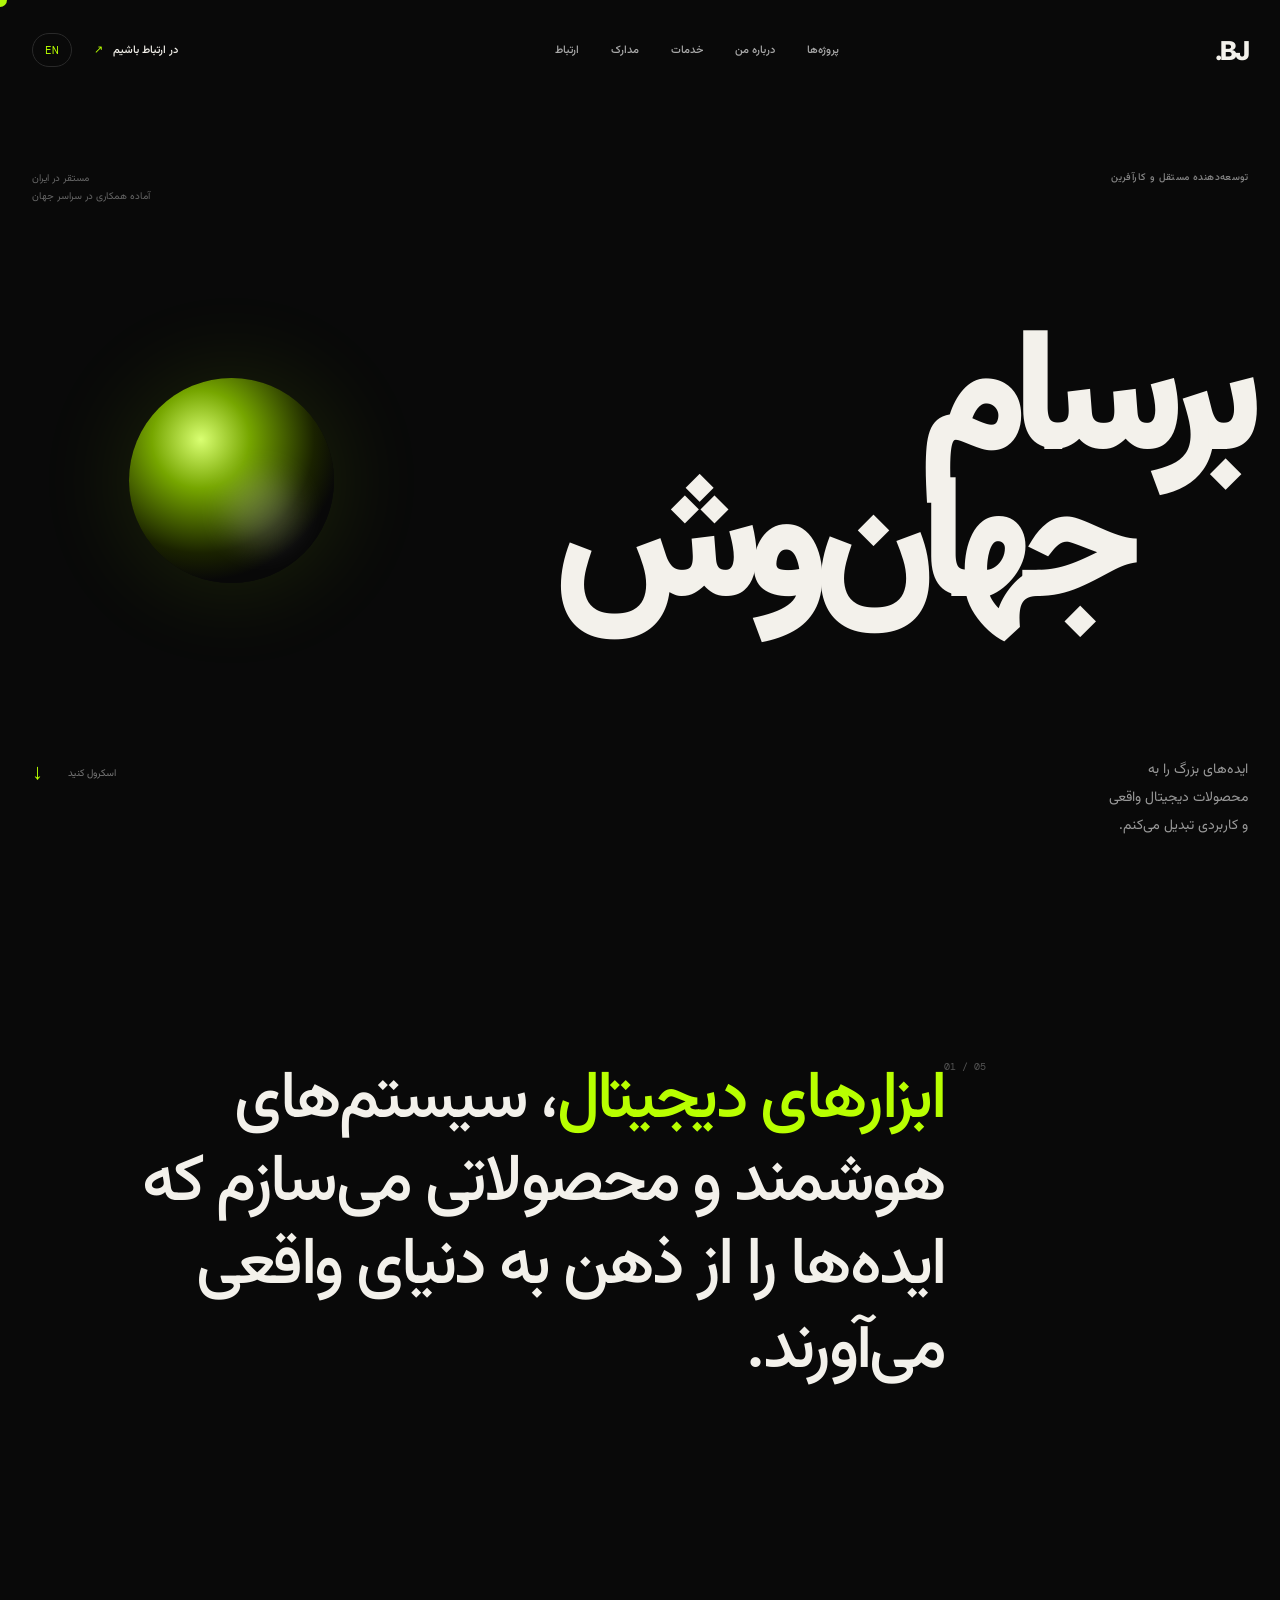
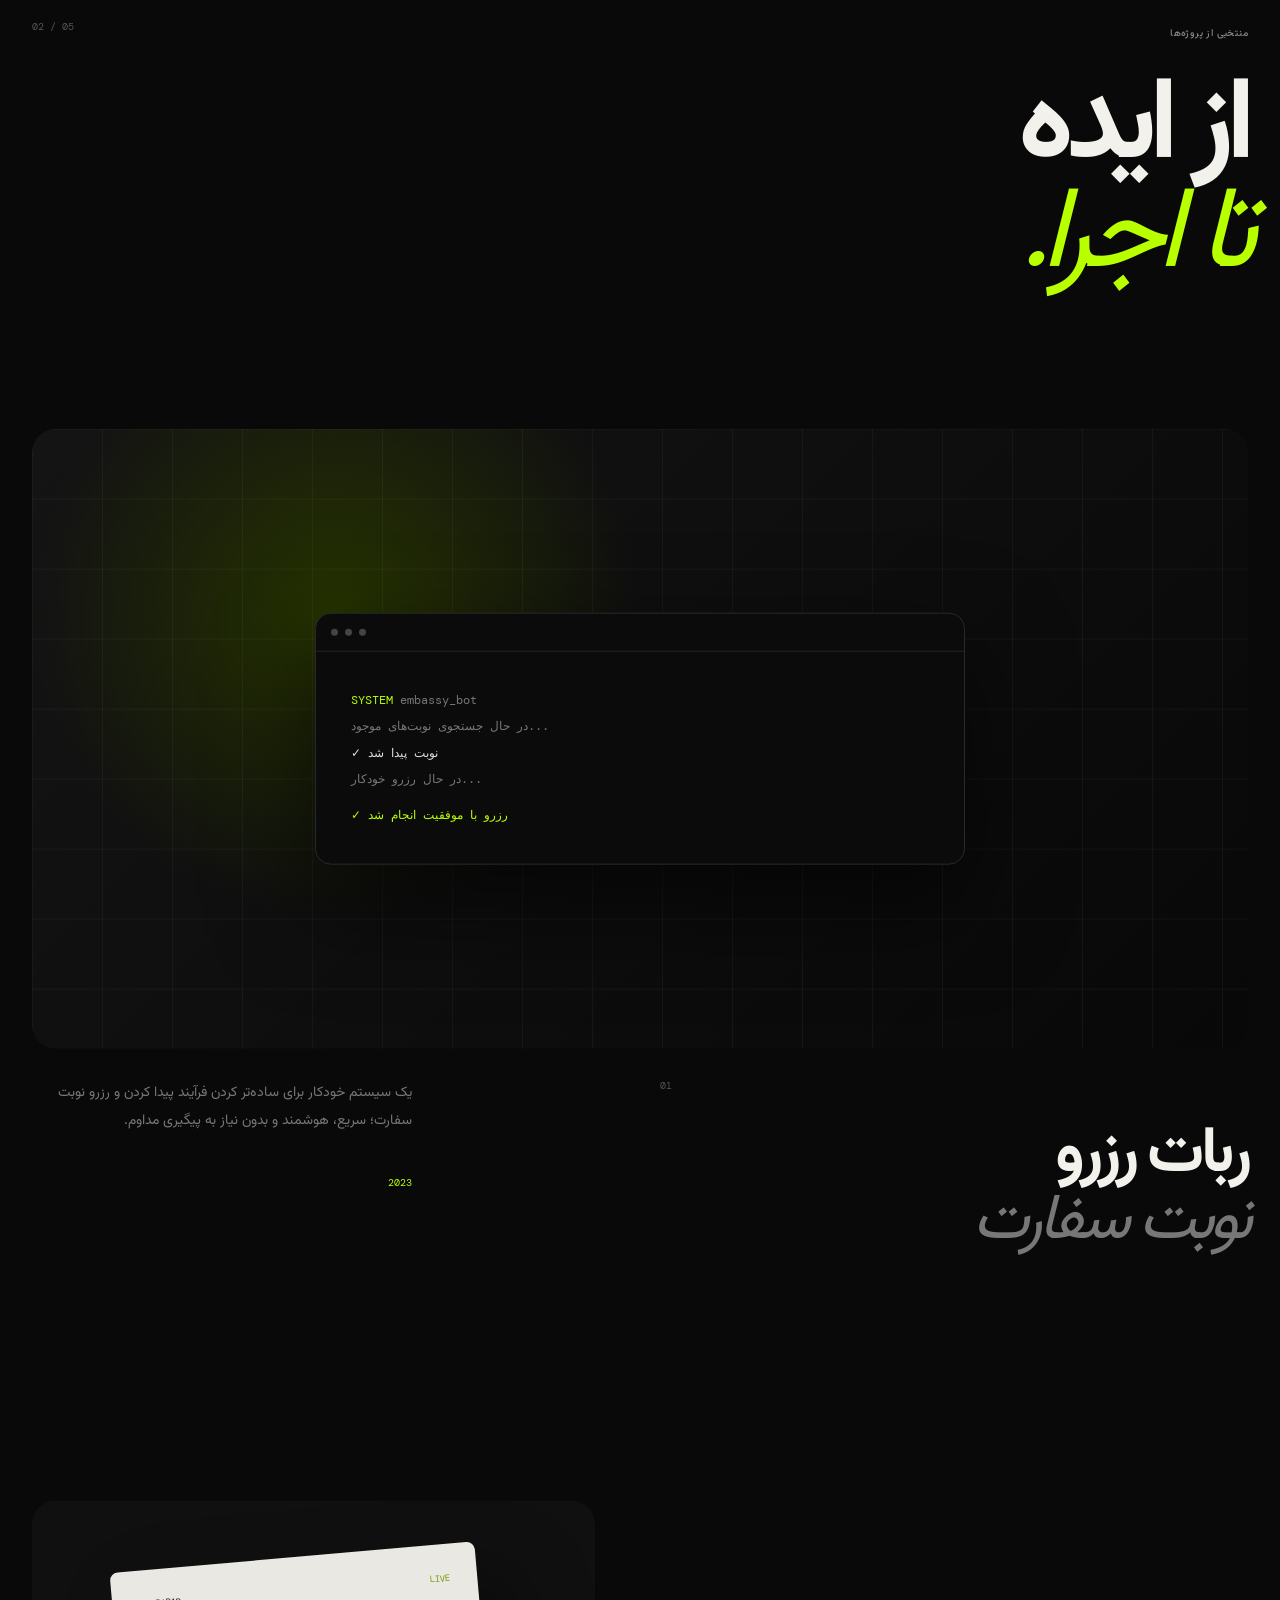
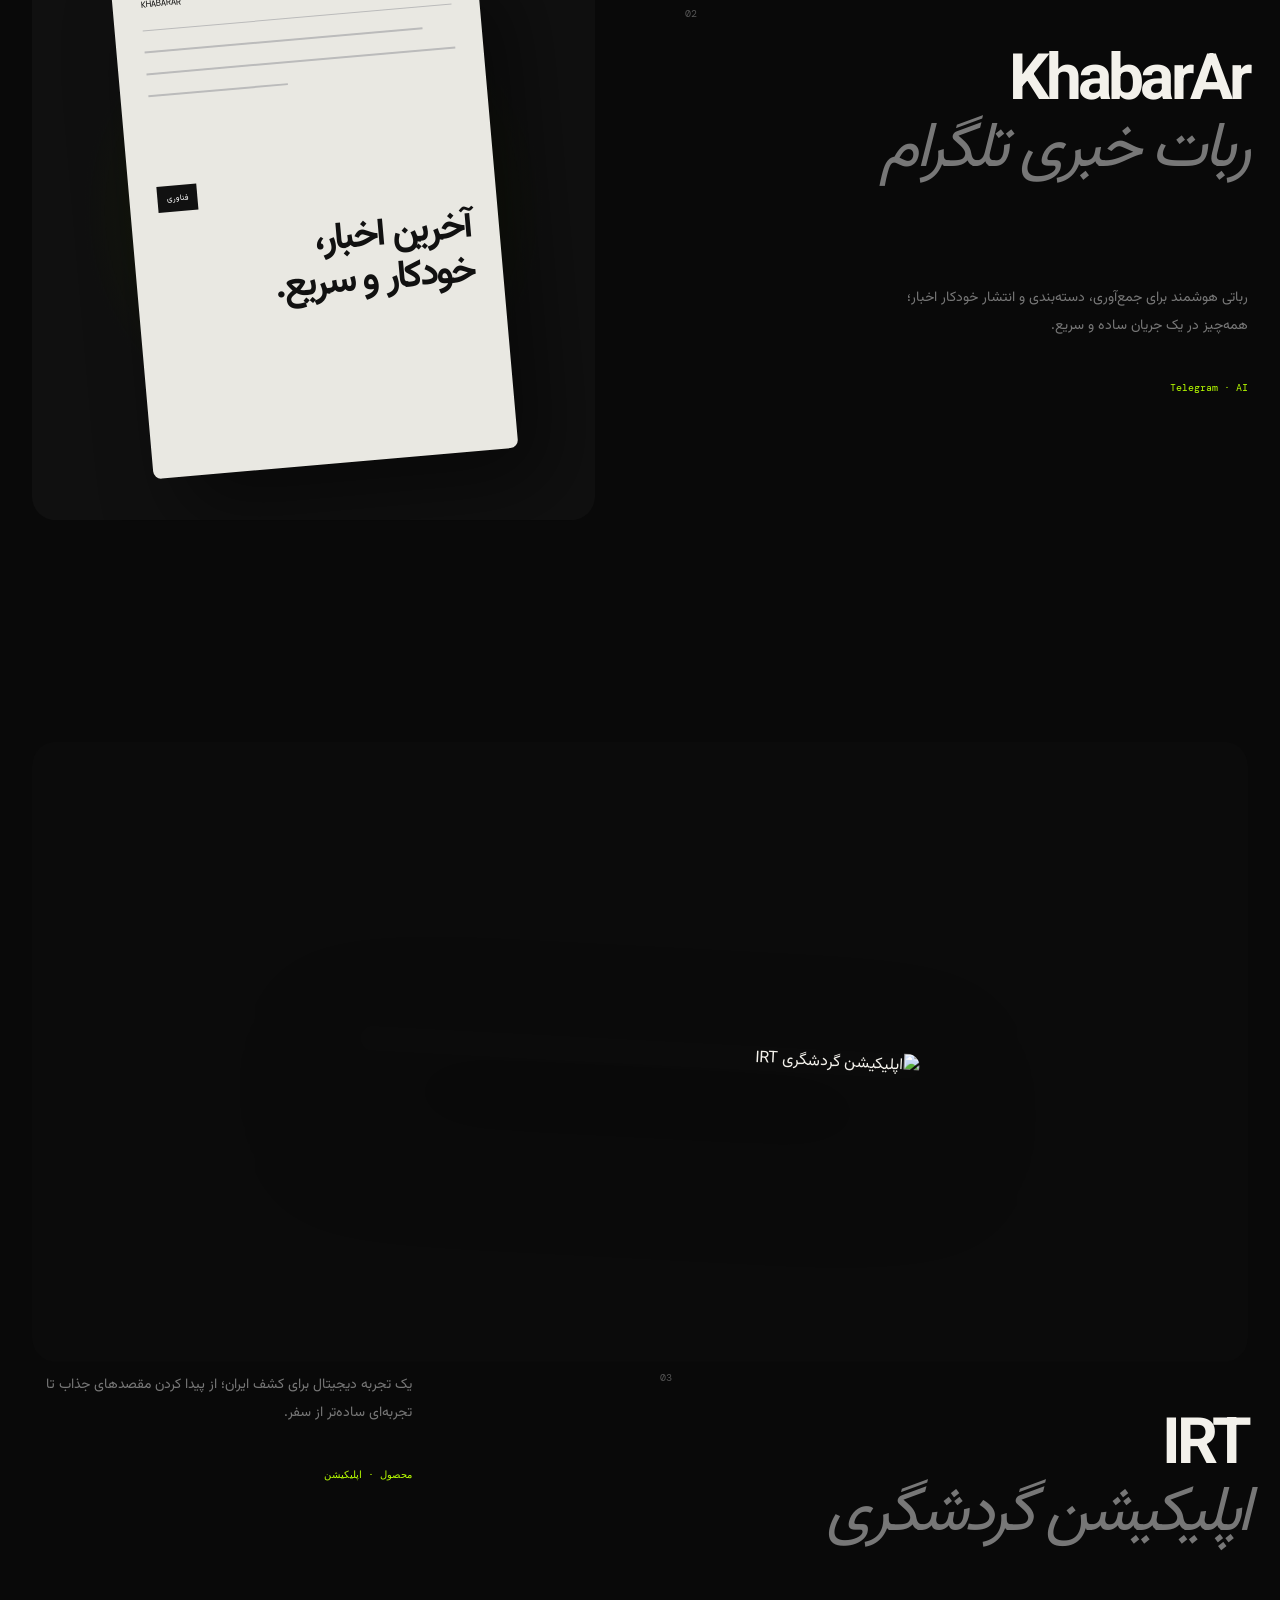
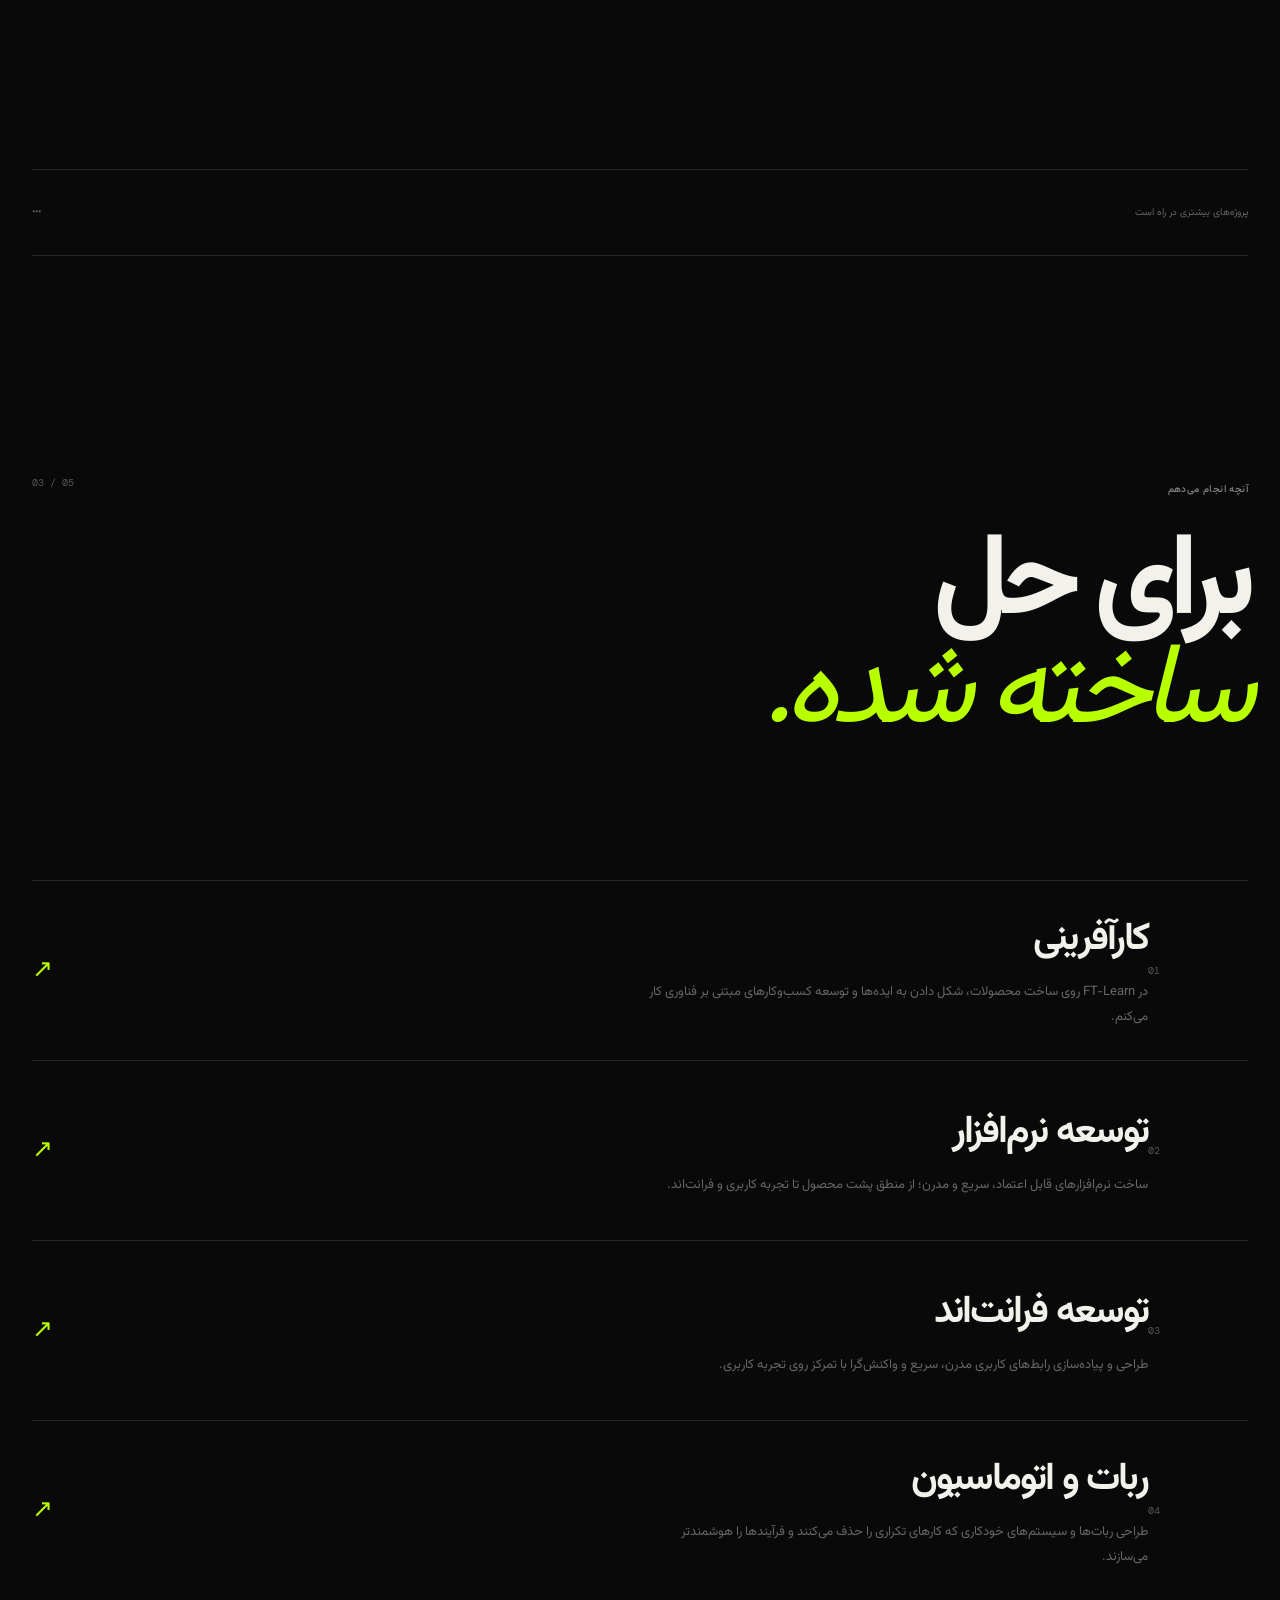
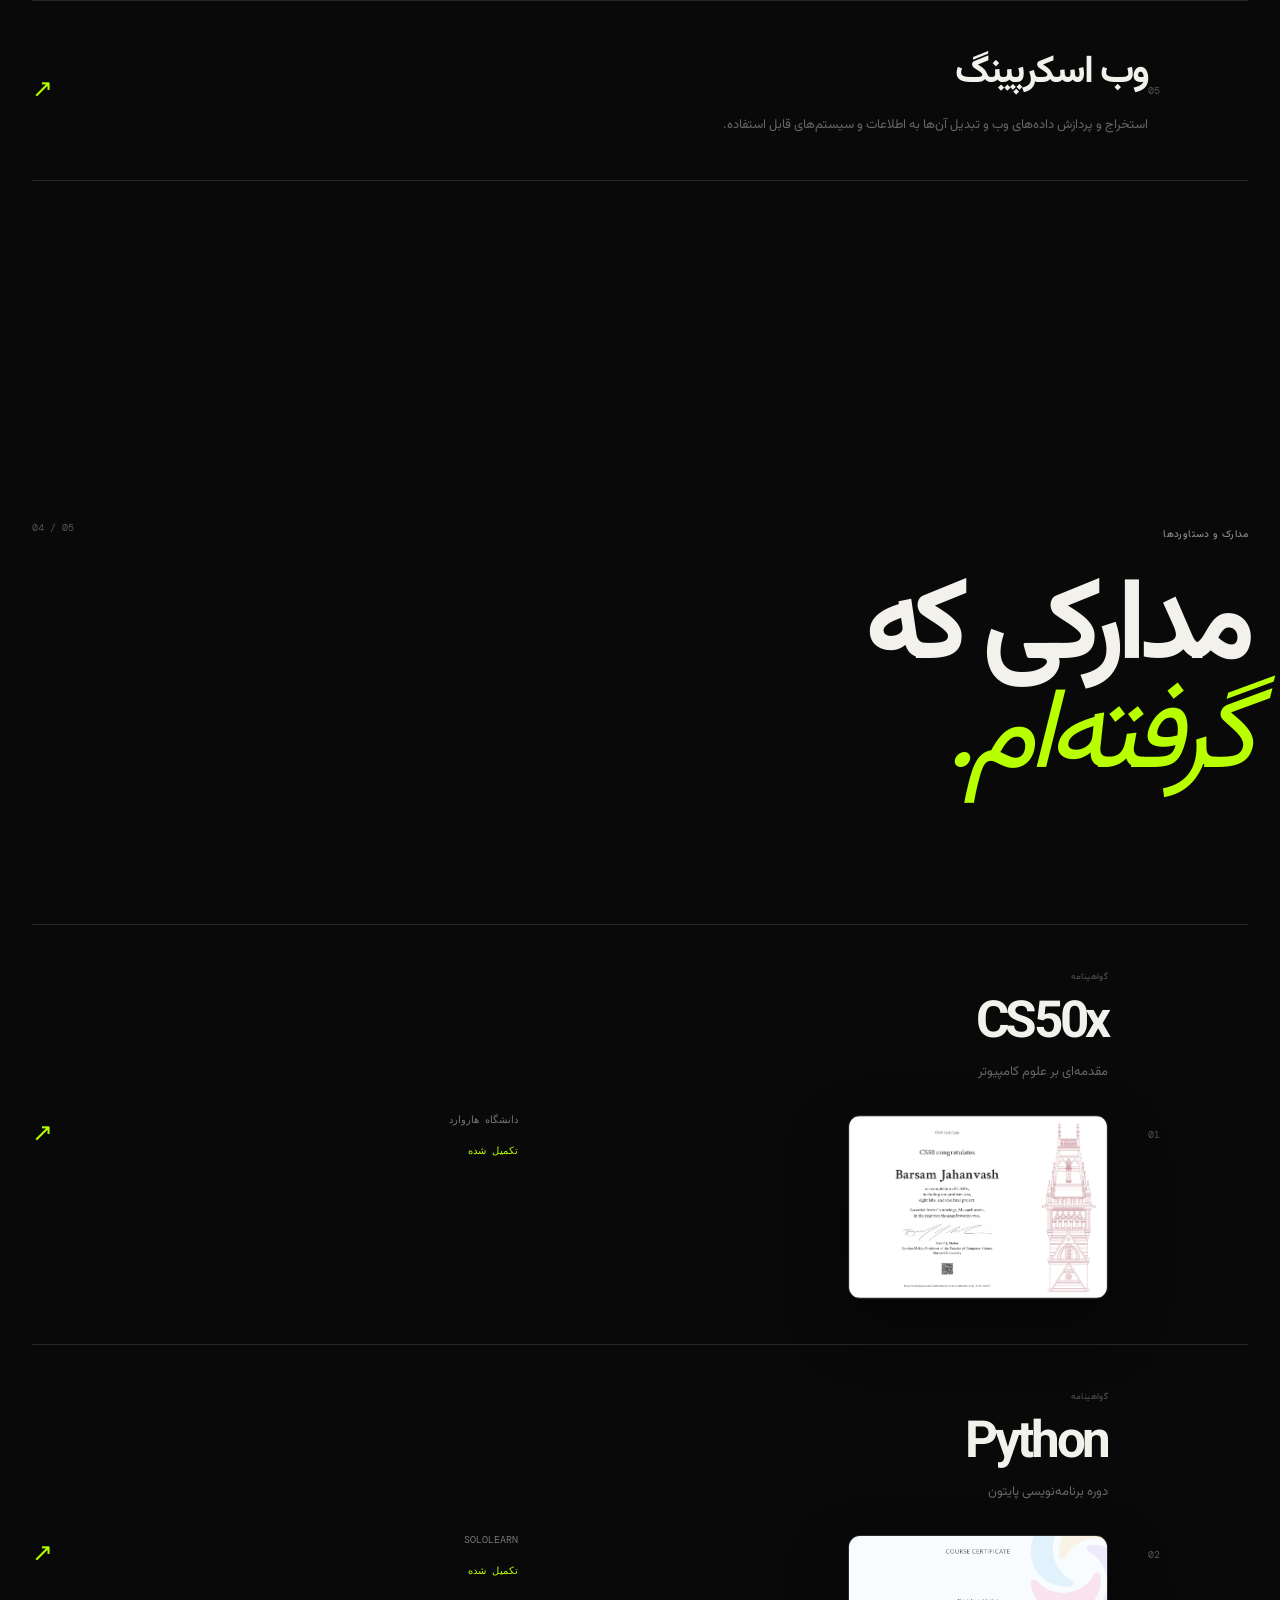
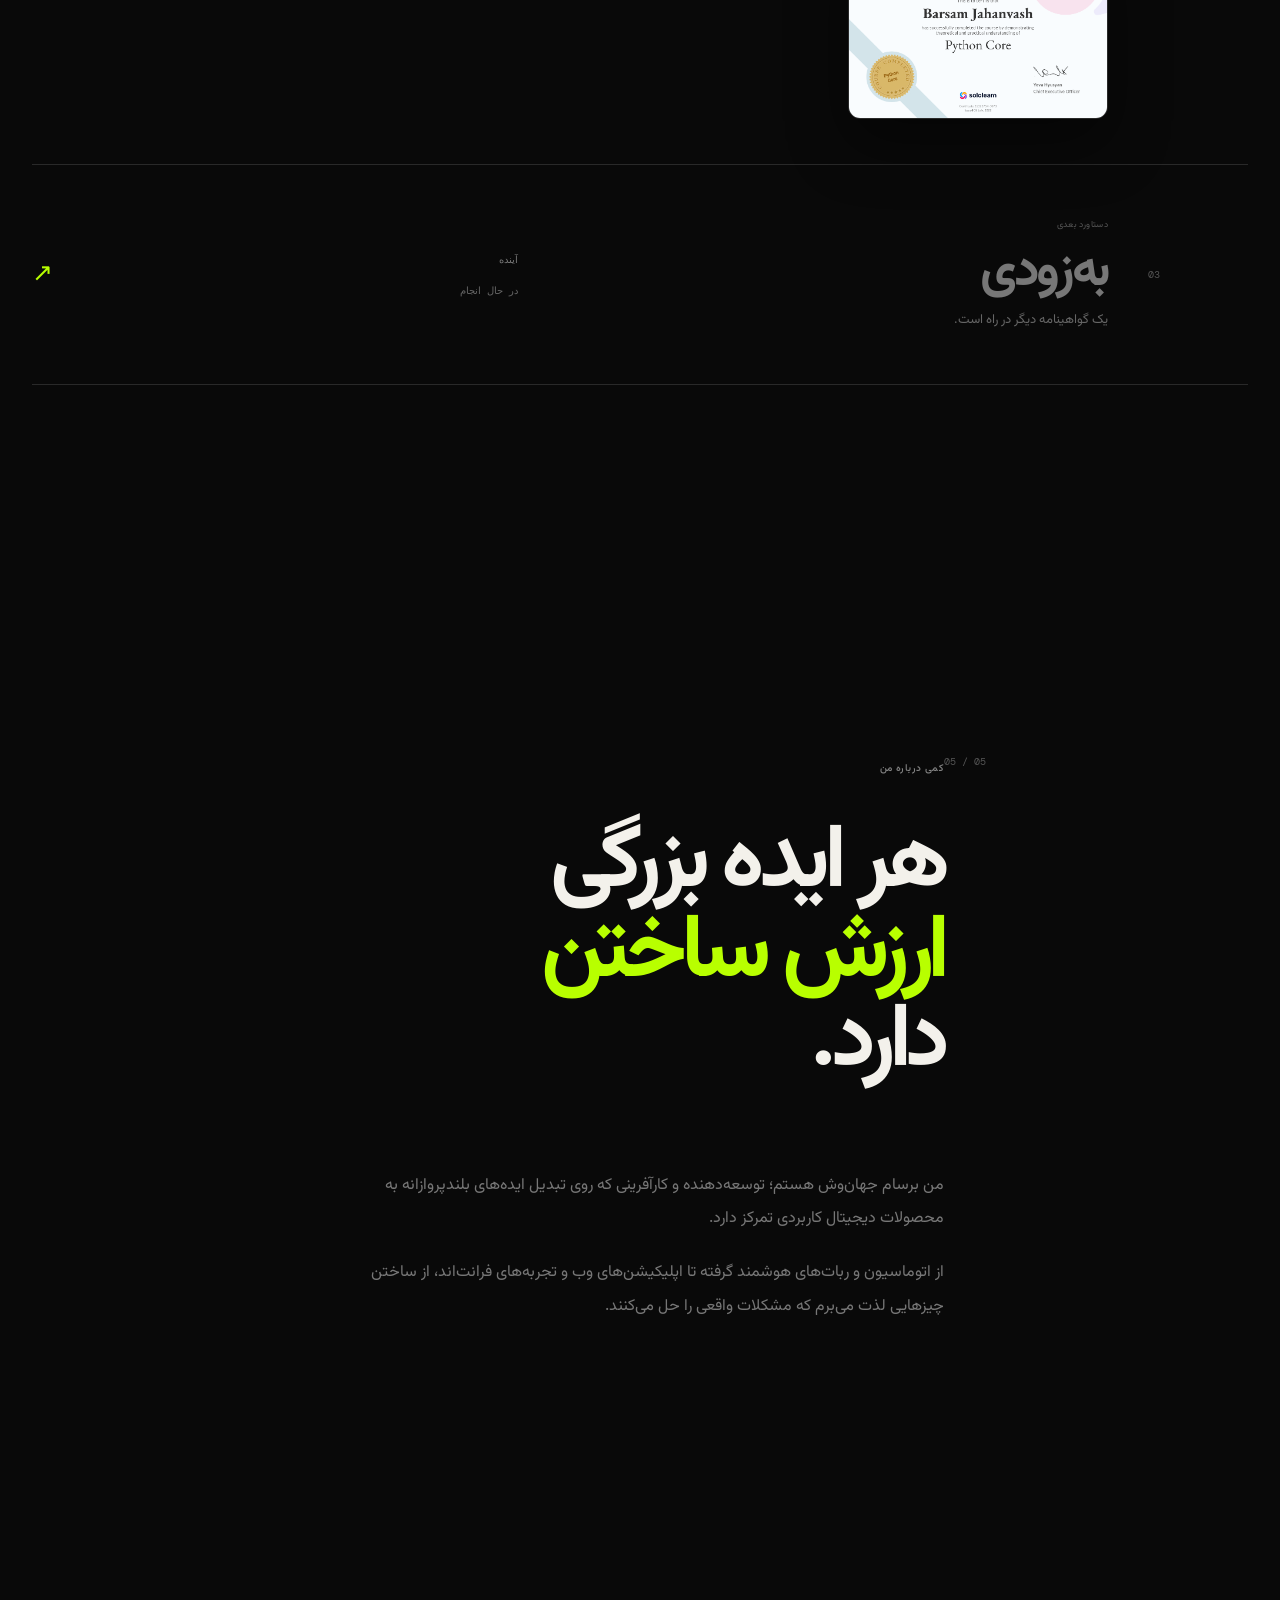
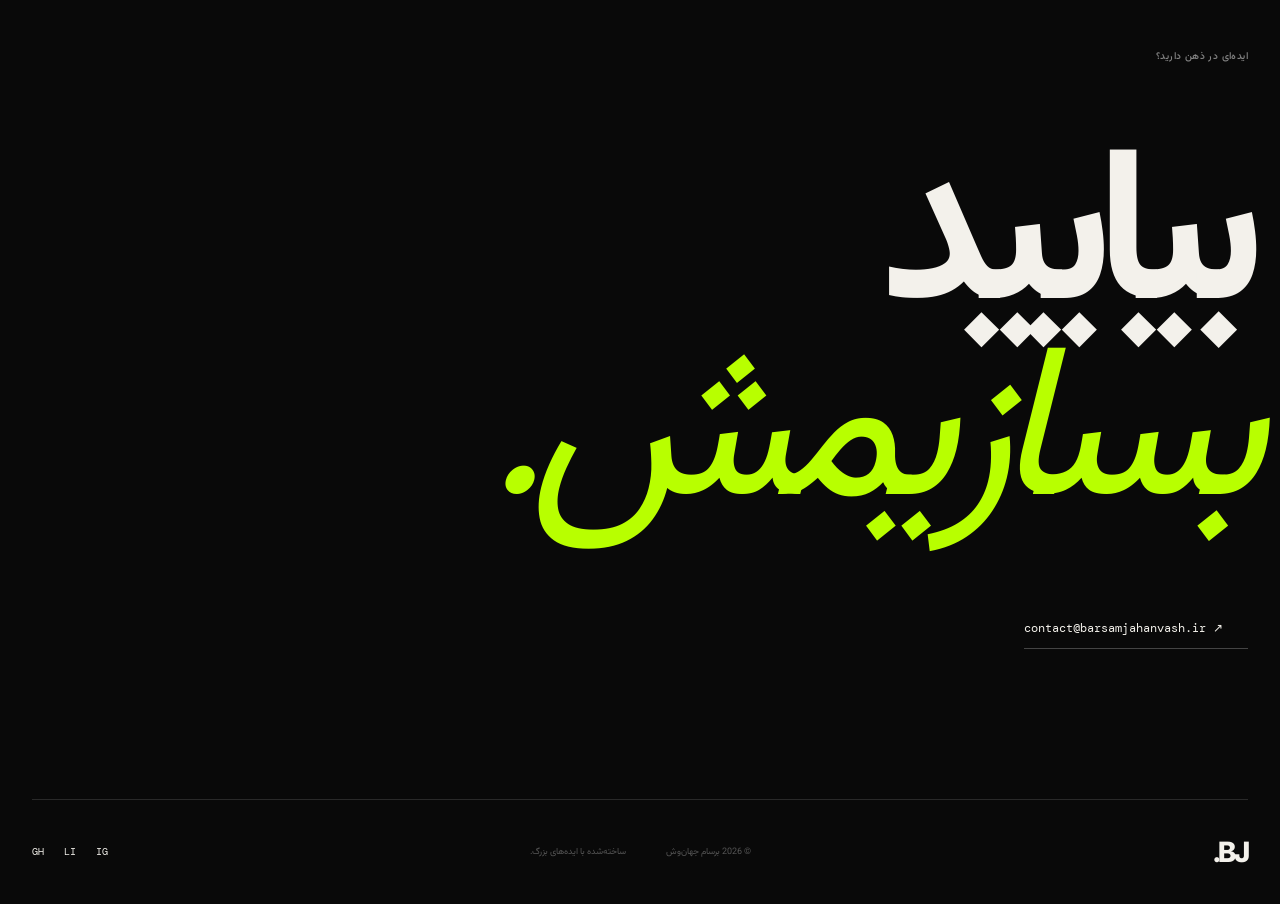
==== fa/index.html @ a6195268 "Certificate Persian Edition Update" ====
<!DOCTYPE html>
<html lang="fa" dir="rtl">
<head>
  <meta charset="UTF-8">
  <meta name="viewport" content="width=device-width, initial-scale=1.0">

  <meta
    name="description"
    content="برسام جهان‌وش — توسعه‌دهنده نرم‌افزار و فرانت‌اند، کارآفرین و متخصص اتوماسیون."
  >

  <title>برسام جهان‌وش — توسعه‌دهنده و کارآفرین</title>

  <link rel="preconnect" href="https://fonts.googleapis.com">
  <link rel="preconnect" href="https://fonts.gstatic.com" crossorigin>

  <link
    href="https://fonts.googleapis.com/css2?family=DM+Mono:wght@400;500&family=Inter:wght@400;500;600;700;800;900&family=Vazirmatn:wght@400;500;600;700;800;900&display=swap"
    rel="stylesheet"
  >

  <link rel="stylesheet" href="style.css">
</head>

<body>

  <div class="cursor"></div>

  <header class="nav">

    <a href="#" class="logo">BJ.</a>

    <nav class="nav-links">
      <a href="#work">پروژه‌ها</a>
      <a href="#about">درباره من</a>
      <a href="#services">خدمات</a>
      <a href="#certificates">مدارک</a>
      <a href="#contact">ارتباط</a>
    </nav>

    <div class="nav-actions">

      <a href="#contact" class="nav-contact">
        در ارتباط باشیم
        <span>↗</span>
      </a>

      <a href="../" class="language-switch">EN</a>

    </div>

  </header>

  <main>

    <section class="hero">

      <div class="hero-top">

        <span class="eyebrow">
          توسعه‌دهنده مستقل و کارآفرین
        </span>

        <span class="hero-location">
          مستقر در ایران<br>
          آماده همکاری در سراسر جهان
        </span>

      </div>

      <div class="hero-title-wrap">

        <h1 class="persian-name">
          برسام
          <span>جهان‌وش</span>
        </h1>

        <div class="hero-orb">
          <div class="orb-inner"></div>
        </div>

      </div>

      <div class="hero-bottom">

        <p class="hero-description">
          ایده‌های بزرگ را به<br>
          محصولات دیجیتال واقعی<br>
          و کاربردی تبدیل می‌کنم.
        </p>

        <a href="#work" class="scroll-down">
          <span>اسکرول کنید</span>
          <strong>↓</strong>
        </a>

      </div>

    </section>

    <section class="intro">

      <div class="section-number">
        01 / 05
      </div>

      <div class="intro-content">

        <p class="big-text">
          <span>ابزارهای دیجیتال</span>،
          سیستم‌های هوشمند و محصولاتی می‌سازم
          که ایده‌ها را از ذهن به دنیای واقعی می‌آورند.
        </p>

      </div>

    </section>

    <section class="work" id="work">

      <div class="section-heading">

        <div>

          <span class="eyebrow">
            منتخبی از پروژه‌ها
          </span>

          <h2>
            از ایده<br>
            <i>تا اجرا.</i>
          </h2>

        </div>

        <span class="section-number">
          02 / 05
        </span>

      </div>

      <article class="project project-large">

        <div class="project-visual embassy">

          <div class="visual-grid"></div>

          <div class="terminal">

            <div class="terminal-top">
              <span></span>
              <span></span>
              <span></span>
            </div>

            <div class="terminal-content">

              <p>
                <span class="green">SYSTEM</span>
                embassy_bot
              </p>

              <p>
                در حال جستجوی نوبت‌های موجود...
              </p>

              <p class="highlight">
                ✓ نوبت پیدا شد
              </p>

              <p>
                در حال رزرو خودکار...
              </p>

              <p class="success">
                ✓ رزرو با موفقیت انجام شد
              </p>

            </div>

          </div>

        </div>

        <div class="project-info">

          <div>

            <span class="project-index">
              01
            </span>

            <h3>
              ربات رزرو<br>
              <i>نوبت سفارت</i>
            </h3>

          </div>

          <div class="project-meta">

            <p>
              یک سیستم خودکار برای ساده‌تر کردن
              فرآیند پیدا کردن و رزرو نوبت سفارت؛
              سریع، هوشمند و بدون نیاز به پیگیری مداوم.
            </p>

            <span class="project-year">
              2023
            </span>

          </div>

        </div>

      </article>

      <article class="project project-reverse">

        <div class="project-info">

          <div>

            <span class="project-index">
              02
            </span>

            <h3>
              KhabarAr<br>
              <i>ربات خبری تلگرام</i>
            </h3>

          </div>

          <div class="project-meta">

            <p>
              رباتی هوشمند برای جمع‌آوری،
              دسته‌بندی و انتشار خودکار اخبار؛
              همه‌چیز در یک جریان ساده و سریع.
            </p>

            <span class="project-year">
              Telegram · AI
            </span>

          </div>

        </div>

        <div class="project-visual news">

          <div class="news-card">

            <div class="news-header">
              <span>KHABARAR</span>
              <span>LIVE</span>
            </div>

            <div class="news-line large"></div>
            <div class="news-line"></div>
            <div class="news-line short"></div>

            <div class="news-tag">
              فناوری
            </div>

            <div class="news-title">
              آخرین اخبار،<br>
              خودکار و سریع.
            </div>

          </div>

        </div>

      </article>

      <article class="project project-large">

        <div class="project-visual irt">

          <div class="irt-image-wrap">

            <img
              src="https://drive.google.com/thumbnail?id=1kj4k93dU84yRZ9LTAM7mGsDc_NQ3i28e&sz=w1600"
              alt="اپلیکیشن گردشگری IRT"
              class="irt-image"
            >

          </div>

        </div>

        <div class="project-info">

          <div>

            <span class="project-index">
              03
            </span>

            <h3>
              IRT<br>
              <i>اپلیکیشن گردشگری</i>
            </h3>

          </div>

          <div class="project-meta">

            <p>
              یک تجربه دیجیتال برای کشف ایران؛
              از پیدا کردن مقصدهای جذاب
              تا تجربه‌ای ساده‌تر از سفر.
            </p>

            <span class="project-year">
              محصول · اپلیکیشن
            </span>

          </div>

        </div>

      </article>

      <div class="more-projects">

        <span>
          پروژه‌های بیشتری در راه است
        </span>

        <span>
          •••
        </span>

      </div>

    </section>

    <section class="services" id="services">

      <div class="section-heading">

        <div>

          <span class="eyebrow">
            آنچه انجام می‌دهم
          </span>

          <h2>
            برای حل<br>
            <i>ساخته شده.</i>
          </h2>

        </div>

        <span class="section-number">
          03 / 05
        </span>

      </div>

      <div class="service-list">

        <div class="service">

          <span class="service-number">
            01
          </span>

          <div>

            <h3>
              کارآفرینی
            </h3>

            <p>
              در FT-Learn روی ساخت محصولات،
              شکل دادن به ایده‌ها و توسعه کسب‌وکارهای
              مبتنی بر فناوری کار می‌کنم.
            </p>

          </div>

          <span class="service-arrow">
            ↗
          </span>

        </div>

        <div class="service">

          <span class="service-number">
            02
          </span>

          <div>

            <h3>
              توسعه نرم‌افزار
            </h3>

            <p>
              ساخت نرم‌افزارهای قابل اعتماد،
              سریع و مدرن؛ از منطق پشت محصول
              تا تجربه کاربری و فرانت‌اند.
            </p>

          </div>

          <span class="service-arrow">
            ↗
          </span>

        </div>

        <div class="service">

          <span class="service-number">
            03
          </span>

          <div>

            <h3>
              توسعه فرانت‌اند
            </h3>

            <p>
              طراحی و پیاده‌سازی رابط‌های کاربری
              مدرن، سریع و واکنش‌گرا با تمرکز
              روی تجربه کاربری.
            </p>

          </div>

          <span class="service-arrow">
            ↗
          </span>

        </div>

        <div class="service">

          <span class="service-number">
            04
          </span>

          <div>

            <h3>
              ربات و اتوماسیون
            </h3>

            <p>
              طراحی ربات‌ها و سیستم‌های خودکاری
              که کارهای تکراری را حذف می‌کنند
              و فرآیندها را هوشمندتر می‌سازند.
            </p>

          </div>

          <span class="service-arrow">
            ↗
          </span>

        </div>

        <div class="service">

          <span class="service-number">
            05
          </span>

          <div>

            <h3>
              وب اسکرپینگ
            </h3>

            <p>
              استخراج و پردازش داده‌های وب
              و تبدیل آن‌ها به اطلاعات و
              سیستم‌های قابل استفاده.
            </p>

          </div>

          <span class="service-arrow">
            ↗
          </span>

        </div>

      </div>

    </section>

    <section class="certificates" id="certificates">

      <div class="section-heading">

        <div>

          <span class="eyebrow">
            مدارک و دستاوردها
          </span>

          <h2>
            مدارکی که<br>
            <i>گرفته‌ام.</i>
          </h2>

        </div>

        <span class="section-number">
          04 / 05
        </span>

      </div>

      <div class="certificate-list">

        <article class="certificate">

          <div class="certificate-number">
            01
          </div>

          <div class="certificate-main">

            <span class="certificate-type">
              گواهینامه
            </span>

            <h3>
              CS50x
            </h3>

            <p>
              مقدمه‌ای بر علوم کامپیوتر
            </p>

            <img
              src="assets/Barsam Jahanvash CS50x.png"
              alt="گواهینامه CS50x"
              class="certificate-image"
            >

          </div>

          <div class="certificate-meta">

            <span>
              دانشگاه هاروارد
            </span>

            <span class="certificate-status">
              تکمیل شده
            </span>

          </div>

          <span class="certificate-arrow">
            ↗
          </span>

        </article>

        <article class="certificate">

          <div class="certificate-number">
            02
          </div>

          <div class="certificate-main">

            <span class="certificate-type">
              گواهینامه
            </span>

            <h3>
              Python
            </h3>

            <p>
              دوره برنامه‌نویسی پایتون
            </p>

            <img
              src="assets/Barsam Jahanvash Sololearn.png"
              alt="گواهینامه برنامه‌نویسی پایتون"
              class="certificate-image"
            >

          </div>

          <div class="certificate-meta">

            <span>
              SoloLearn
            </span>

            <span class="certificate-status">
              تکمیل شده
            </span>

          </div>

          <span class="certificate-arrow">
            ↗
          </span>

        </article>

        <article class="certificate certificate-coming">

          <div class="certificate-number">
            03
          </div>

          <div class="certificate-main">

            <span class="certificate-type">
              دستاورد بعدی
            </span>

            <h3>
              به‌زودی
            </h3>

            <p>
              یک گواهینامه دیگر در راه است.
            </p>

          </div>

          <div class="certificate-meta">

            <span>
              آینده
            </span>

            <span class="certificate-status">
              در حال انجام
            </span>

          </div>

          <span class="certificate-arrow">
            ↗
          </span>

        </article>

      </div>

    </section>

    <section class="about" id="about">

      <div class="section-number">
        05 / 05
      </div>

      <div class="about-content">

        <span class="eyebrow">
          کمی درباره من
        </span>

        <h2>
          هر ایده بزرگی<br>
          <span>ارزش ساختن</span><br>
          دارد.
        </h2>

        <p>
          من برسام جهان‌وش هستم؛ توسعه‌دهنده و
          کارآفرینی که روی تبدیل ایده‌های بلندپروازانه
          به محصولات دیجیتال کاربردی تمرکز دارد.
        </p>

        <p>
          از اتوماسیون و ربات‌های هوشمند گرفته
          تا اپلیکیشن‌های وب و تجربه‌های فرانت‌اند،
          از ساختن چیزهایی لذت می‌برم که
          مشکلات واقعی را حل می‌کنند.
        </p>

      </div>

    </section>

    <section class="contact" id="contact">

      <div class="contact-top">

        <span class="eyebrow">
          ایده‌ای در ذهن دارید؟
        </span>

      </div>

      <h2>
        بیایید<br>
        <i>بسازیمش.</i>
      </h2>

      <a
        href="mailto:contact@barsamjahanvash.ir"
        class="email"
      >
        contact@barsamjahanvash.ir
        <span>↗</span>
      </a>

    </section>

  </main>

  <footer>

    <div class="footer-logo">
      BJ.
    </div>

    <div class="footer-middle">

      <span>
        © 2026 برسام جهان‌وش
      </span>

      <span>
        ساخته‌شده با ایده‌های بزرگ.
      </span>

    </div>

    <div class="footer-socials">

      <a href="#" aria-label="Instagram">
        IG
      </a>

      <a href="#" aria-label="LinkedIn">
        LI
      </a>

      <a href="#" aria-label="GitHub">
        GH
      </a>

    </div>

  </footer>

  <script src="script.js"></script>

</body>
</html>
---- fa/style.css ----
:root {
  --bg: #090909;
  --surface: #111111;
  --text: #f3f1eb;
  --muted: #858585;
  --line: #292929;
  --accent: #b8ff00;
  --container: 1380px;
  --radius: 24px;
}

* {
  margin: 0;
  padding: 0;
  box-sizing: border-box;
}

html {
  scroll-behavior: smooth;
}

body {
  background: var(--bg);
  color: var(--text);
  font-family: "Vazirmatn", sans-serif;
  overflow-x: hidden;
  direction: rtl;
}

a {
  color: inherit;
  text-decoration: none;
}

::selection {
  background: var(--accent);
  color: #000;
}

.cursor {
  width: 14px;
  height: 14px;
  background: var(--accent);
  border-radius: 50%;
  position: fixed;
  left: 0;
  top: 0;
  pointer-events: none;
  z-index: 9999;
  transform: translate(-50%, -50%);
  mix-blend-mode: difference;
  transition: width .2s ease, height .2s ease;
}

.nav {
  width: min(var(--container), calc(100% - 64px));
  margin: auto;
  height: 100px;
  display: flex;
  align-items: center;
  justify-content: space-between;
  position: relative;
  z-index: 10;
}

.logo {
  font-family: "Inter", sans-serif;
  font-size: 26px;
  font-weight: 800;
  letter-spacing: -.08em;
}

.nav-links {
  display: flex;
  gap: 32px;
}

.nav-links a {
  font-family: "Vazirmatn", sans-serif;
  font-size: 11px;
  font-weight: 500;
  color: #aaa;
  transition: color .3s ease;
}

.nav-links a:hover {
  color: var(--text);
}

.nav-contact {
  font-family: "Vazirmatn", sans-serif;
  font-size: 11px;
  font-weight: 500;
}

.nav-contact span {
  color: var(--accent);
  margin-right: 7px;
}

.nav-actions {
  display: flex;
  align-items: center;
  gap: 22px;
}

.language-switch {
  font-family: "DM Mono", monospace;
  font-size: 11px;
  color: var(--accent);
  border: 1px solid var(--line);
  padding: 9px 12px;
  border-radius: 50px;
  transition: all .3s ease;
  direction: ltr;
}

.language-switch:hover {
  background: var(--accent);
  color: #000;
  border-color: var(--accent);
}

.eyebrow {
  font-family: "Vazirmatn", sans-serif;
  text-transform: uppercase;
  font-size: 10px;
  font-weight: 500;
  letter-spacing: .04em;
  color: #858585;
}

.section-number {
  font-family: "DM Mono", monospace;
  direction: ltr;
  font-size: 10px;
  color: #555;
}

.hero {
  width: min(var(--container), calc(100% - 64px));
  min-height: calc(100vh - 100px);
  margin: auto;
  display: flex;
  flex-direction: column;
  justify-content: space-between;
  padding: 70px 0 60px;
  position: relative;
}

.hero-top,
.hero-bottom {
  display: flex;
  justify-content: space-between;
  align-items: flex-start;
}

.hero-location {
  font-family: "Vazirmatn", sans-serif;
  color: #666;
  font-size: 10px;
  line-height: 1.8;
  text-align: left;
}

.hero-title-wrap {
  position: relative;
  margin: auto 0;
  direction: ltr;
  text-align: left;
}

.hero h1 {
  font-family: "Inter", sans-serif;
  font-size: clamp(80px, 13.5vw, 205px);
  font-weight: 800;
  letter-spacing: -.09em;
  line-height: .78;
  position: relative;
  z-index: 2;
}

.hero h1 span {
  display: block;
  margin-left: 10%;
}

.hero-orb {
  width: clamp(130px, 16vw, 250px);
  height: clamp(130px, 16vw, 250px);
  position: absolute;
  left: 8%;
  right: auto;
  top: 15%;
  z-index: 1;
  border-radius: 50%;
  background:
    radial-gradient(
      circle at 35% 30%,
      #d9ff72,
      #76a600 25%,
      #1a2200 58%,
      #080808 72%
    );
  box-shadow: 0 0 100px rgba(184, 255, 0, .12);
  animation: float 5s ease-in-out infinite;
}

.orb-inner {
  width: 35%;
  height: 35%;
  position: absolute;
  right: 18%;
  bottom: 18%;
  border-radius: 50%;
  background: rgba(255, 255, 255, .18);
  filter: blur(15px);
}

@keyframes float {
  0%, 100% {
    transform: translateY(0) rotate(0deg);
  }

  50% {
    transform: translateY(-20px) rotate(5deg);
  }
}

.hero-description {
  color: #999;
  font-size: 14px;
  line-height: 2;
}

.scroll-down {
  display: flex;
  align-items: center;
  gap: 25px;
  font-family: "Vazirmatn", sans-serif;
  font-size: 10px;
  color: #777;
}

.scroll-down strong {
  color: var(--accent);
  font-size: 22px;
}

.intro {
  width: min(var(--container), calc(100% - 64px));
  margin: auto;
  min-height: 80vh;
  display: grid;
  grid-template-columns: 1fr 3fr;
  padding: 160px 0;
}

.big-text {
  max-width: 1000px;
  font-size: clamp(38px, 5.2vw, 78px);
  line-height: 1.25;
  letter-spacing: -.04em;
  font-weight: 500;
}

.big-text span {
  color: var(--accent);
}

.work {
  width: min(var(--container), calc(100% - 64px));
  margin: auto;
}

.section-heading {
  display: flex;
  justify-content: space-between;
  align-items: flex-start;
  padding-bottom: 130px;
}

.section-heading h2 {
  font-size: clamp(65px, 9vw, 130px);
  line-height: .95;
  letter-spacing: -.07em;
  margin-top: 30px;
}

.section-heading h2 i {
  color: var(--accent);
  font-weight: 400;
}

.project {
  margin-bottom: 220px;
}

.project-visual {
  min-height: 620px;
  border-radius: var(--radius);
  overflow: hidden;
  position: relative;
}

.project-info {
  display: grid;
  grid-template-columns: 1fr 1fr;
  gap: 40px;
  padding-top: 35px;
}

.project-index {
  display: block;
  font-family: "DM Mono", monospace;
  direction: ltr;
  font-size: 10px;
  color: #555;
  margin-bottom: 30px;
}

.project-info h3 {
  font-size: clamp(42px, 5vw, 75px);
  line-height: 1.05;
  letter-spacing: -.06em;
}

.project-info h3 i {
  font-weight: 400;
  color: #777;
}

.project-meta {
  max-width: 380px;
  justify-self: end;
  width: 100%;
}

.project-meta p {
  color: #777;
  font-size: 14px;
  line-height: 2;
  margin-bottom: 35px;
}

.project-year {
  font-family: "DM Mono", monospace;
  direction: ltr;
  display: inline-block;
  color: var(--accent);
  font-size: 10px;
}

.embassy {
  background:
    radial-gradient(circle at 25% 30%, #263300, transparent 30%),
    linear-gradient(135deg, #141414, #080808);
}

.visual-grid {
  position: absolute;
  inset: 0;
  background-image:
    linear-gradient(rgba(255,255,255,.04) 1px, transparent 1px),
    linear-gradient(90deg, rgba(255,255,255,.04) 1px, transparent 1px);
  background-size: 70px 70px;
}

.terminal {
  width: min(650px, 80%);
  position: absolute;
  left: 50%;
  top: 50%;
  transform: translate(-50%, -50%);
  direction: ltr;
  text-align: left;
  background: #0b0b0b;
  border: 1px solid #292929;
  border-radius: 16px;
  box-shadow: 0 40px 100px rgba(0,0,0,.6);
}

.terminal-top {
  height: 38px;
  border-bottom: 1px solid #222;
  display: flex;
  align-items: center;
  gap: 7px;
  padding: 0 15px;
}

.terminal-top span {
  width: 7px;
  height: 7px;
  border-radius: 50%;
  background: #444;
}

.terminal-content {
  padding: 35px;
  font-family: "DM Mono", monospace;
  font-size: 12px;
  line-height: 2.2;
  color: #777;
}

.green {
  color: var(--accent);
}

.highlight {
  color: #ddd;
}

.success {
  color: var(--accent);
  margin-top: 10px;
}

.project-reverse {
  display: grid;
  grid-template-columns: 1fr 1fr;
  gap: 7vw;
  align-items: center;
}

.project-reverse .project-info {
  display: flex;
  flex-direction: column;
  gap: 100px;
}

.project-reverse .project-meta {
  align-self: flex-start;
}

.news {
  background:
    radial-gradient(circle at 50% 50%, #182200, transparent 55%),
    #101010;
  display: flex;
  align-items: center;
  justify-content: center;
}

.news-card {
  width: 65%;
  aspect-ratio: .72;
  background: #e9e8e2;
  color: #111;
  border-radius: 8px;
  padding: 28px;
  direction: ltr;
  text-align: left;
  transform: rotate(-5deg);
  box-shadow: 30px 40px 80px rgba(0,0,0,.45);
}

.news-header {
  display: flex;
  justify-content: space-between;
  font-family: "DM Mono", monospace;
  font-size: 9px;
  padding-bottom: 20px;
  border-bottom: 1px solid #bbb;
}

.news-header span:last-child {
  color: #779800;
}

.news-line {
  height: 2px;
  background: #bbb;
  margin-top: 20px;
}

.news-line.large {
  width: 90%;
}

.news-line.short {
  width: 45%;
}

.news-tag {
  display: inline-block;
  background: #111;
  color: #fff;
  font-family: "Vazirmatn", sans-serif;
  font-size: 8px;
  padding: 7px 9px;
  margin-top: 90px;
  direction: rtl;
}

.news-title {
  font-family: "Vazirmatn", sans-serif;
  font-size: 38px;
  font-weight: 700;
  letter-spacing: -.06em;
  line-height: 1.15;
  margin-top: 20px;
  direction: rtl;
  text-align: right;
}

.irt {
  background: #0b0b0b;
  display: flex;
  align-items: center;
  justify-content: center;
  padding: 70px;
}

.irt-image-wrap {
  width: min(560px, 80%);
  max-height: 560px;
  border-radius: 28px;
  overflow: hidden;
  box-shadow: 0 50px 120px rgba(0,0,0,.65);
  transform: rotate(3deg);
  transition: transform .6s ease;
}

.irt-image-wrap:hover {
  transform: rotate(0deg) scale(1.025);
}

.irt-image {
  display: block;
  width: 100%;
  height: auto;
  max-height: 560px;
  object-fit: contain;
}

.more-projects {
  border-top: 1px solid var(--line);
  border-bottom: 1px solid var(--line);
  padding: 35px 0;
  display: flex;
  justify-content: space-between;
  font-family: "Vazirmatn", sans-serif;
  font-size: 10px;
  color: #666;
}

.services {
  width: min(var(--container), calc(100% - 64px));
  margin: auto;
  padding: 220px 0;
}

.service-list {
  border-top: 1px solid var(--line);
}

.service {
  min-height: 180px;
  display: grid;
  grid-template-columns: 100px 1fr 100px;
  align-items: center;
  border-bottom: 1px solid var(--line);
  transition: padding .4s ease;
}

.service:hover {
  padding-right: 30px;
  padding-left: 30px;
}

.service-number {
  font-family: "DM Mono", monospace;
  direction: ltr;
  font-size: 10px;
  color: #555;
}

.service h3 {
  font-size: clamp(28px, 3vw, 46px);
  letter-spacing: -.05em;
}

.service p {
  max-width: 500px;
  margin-top: 10px;
  color: #666;
  font-size: 13px;
  line-height: 1.9;
}

.service-arrow {
  justify-self: end;
  color: var(--accent);
  font-size: 25px;
}

.certificates {
  width: min(var(--container), calc(100% - 64px));
  margin: auto;
  padding: 120px 0 220px;
}

.certificate-list {
  border-top: 1px solid var(--line);
}

.certificate {
  min-height: 220px;
  display: grid;
  grid-template-columns: 100px 1.5fr 1fr 80px;
  gap: 40px;
  align-items: center;
  padding-top: 45px;
  padding-bottom: 45px;
  border-bottom: 1px solid var(--line);
  transition: padding .4s ease, background .4s ease;
}

.certificate:hover {
  padding-left: 30px;
  padding-right: 30px;
  background: rgba(255,255,255,.015);
}

.certificate-number {
  font-family: "DM Mono", monospace;
  direction: ltr;
  font-size: 10px;
  color: #555;
}

.certificate-main {
  display: flex;
  flex-direction: column;
}

.certificate-type {
  font-family: "Vazirmatn", sans-serif;
  text-transform: uppercase;
  letter-spacing: .04em;
  font-size: 9px;
  color: #555;
  margin-bottom: 18px;
}

.certificate-main h3 {
  font-size: clamp(38px, 4vw, 65px);
  line-height: .9;
  letter-spacing: -.065em;
}

.certificate-main p {
  color: #666;
  font-size: 13px;
  margin-top: 15px;
  line-height: 1.5;
}

.certificate-image {
  display: block;
  width: min(260px, 100%);
  height: auto;
  margin-top: 32px;
  border-radius: 12px;
  border: 1px solid var(--line);
  box-shadow: 0 25px 60px rgba(0,0,0,.45);
  transition: transform .5s ease, border-color .5s ease;
}

.certificate:hover .certificate-image {
  transform: scale(1.025);
  border-color: #444;
}

.certificate-meta {
  display: flex;
  flex-direction: column;
  gap: 18px;
  font-family: "DM Mono", monospace;
  font-size: 10px;
  text-transform: uppercase;
  color: #777;
}

.certificate-status {
  color: var(--accent);
}

.certificate-arrow {
  justify-self: end;
  color: var(--accent);
  font-size: 25px;
}

.certificate-coming .certificate-main h3 {
  color: #777;
}

.certificate-coming .certificate-status {
  color: #666;
}

.about {
  width: min(var(--container), calc(100% - 64px));
  margin: auto;
  padding: 150px 0;
  display: grid;
  grid-template-columns: 1fr 3fr;
}

.about-content {
  max-width: 950px;
}

.about-content h2 {
  font-size: clamp(55px, 7vw, 105px);
  line-height: 1;
  letter-spacing: -.07em;
  margin: 40px 0 80px;
}

.about-content h2 span {
  color: var(--accent);
}

.about-content p {
  max-width: 600px;
  color: #777;
  font-size: 16px;
  line-height: 2.1;
  margin-bottom: 20px;
}

.contact {
  width: min(var(--container), calc(100% - 64px));
  margin: auto;
  min-height: 90vh;
  display: flex;
  flex-direction: column;
  justify-content: center;
  padding: 150px 0;
}

.contact h2 {
  font-size: clamp(100px, 17vw, 260px);
  line-height: .9;
  letter-spacing: -.08em;
  margin: 80px 0;
}

.contact h2 i {
  color: var(--accent);
  font-weight: 400;
}

.email {
  align-self: flex-start;
  border-bottom: 1px solid #444;
  padding-bottom: 12px;
  font-family: "DM Mono", monospace;
  direction: ltr;
  font-size: 12px;
  transition: color .3s ease;
}

.email:hover {
  color: var(--accent);
}

.email span {
  margin-right: 25px;
}

footer {
  width: min(var(--container), calc(100% - 64px));
  margin: auto;
  border-top: 1px solid var(--line);
  padding: 35px 0;
  display: grid;
  grid-template-columns: 1fr 2fr 1fr;
  align-items: center;
}

.footer-logo {
  font-family: "Inter", sans-serif;
  font-size: 28px;
  font-weight: 800;
  letter-spacing: -.08em;
}

.footer-middle {
  display: flex;
  justify-content: center;
  gap: 40px;
  color: #555;
  font-family: "Vazirmatn", sans-serif;
  font-size: 9px;
}

.footer-socials {
  display: flex;
  justify-content: flex-end;
  gap: 20px;
  font-family: "DM Mono", monospace;
  font-size: 10px;
}

.footer-socials a:hover {
  color: var(--accent);
}

.reveal {
  opacity: 0;
  transform: translateY(40px);
  transition:
    opacity .9s ease,
    transform .9s ease;
}

.reveal.visible {
  opacity: 1;
  transform: translateY(0);
}

.persian-name {
  font-family: "Vazirmatn", sans-serif !important;
  font-weight: 900 !important;
  direction: rtl;
  text-align: right;
  letter-spacing: -0.09em !important;
  line-height: .85 !important;
  position: relative;
  z-index: 2;
}

.persian-name span {
  display: block;
  margin-right: 10%;
  margin-left: 0 !important;
}

@media (max-width: 900px) {

  .nav,
  .hero,
  .intro,
  .work,
  .services,
  .certificates,
  .about,
  .contact,
  footer {
    width: min(100% - 40px, var(--container));
  }

  .nav-links {
    display: none;
  }

  .hero {
    min-height: 850px;
    padding-top: 40px;
  }

  .hero h1 {
    font-size: clamp(60px, 15vw, 130px);
  }

  .hero h1 span {
    margin-left: 0;
  }

  .hero-orb {
    left: 5%;
    right: auto;
    top: 35%;
  }

  .hero-bottom {
    gap: 30px;
  }

  .intro {
    display: block;
    min-height: auto;
  }

  .intro-content {
    margin-top: 80px;
  }

  .project-visual {
    min-height: 450px;
  }

  .project-reverse {
    display: flex;
    flex-direction: column-reverse;
    gap: 35px;
  }

  .project-info {
    display: block;
  }

  .project-meta {
    max-width: 450px;
    justify-self: initial;
    margin-top: 50px;
  }

  .project-reverse .project-info {
    display: block;
  }

  .news-card {
    width: 60%;
  }

  .irt {
    padding: 45px;
  }

  .irt-image-wrap {
    width: 80%;
  }

  .certificates {
    padding: 100px 0 150px;
  }

  .certificate {
    grid-template-columns: 70px 1.4fr 1fr 60px;
    gap: 25px;
  }

  .certificate-main h3 {
    font-size: 42px;
  }

  .certificate-image {
    width: min(220px, 100%);
  }

  .about {
    display: block;
  }

  .about-content {
    margin-top: 80px;
  }

  footer {
    grid-template-columns: 1fr;
    gap: 30px;
  }

  .footer-middle,
  .footer-socials {
    justify-content: flex-start;
  }
}

@media (max-width: 600px) {

  .nav {
    height: 80px;
  }

  .nav-actions {
    gap: 12px;
  }

  .language-switch {
    padding: 8px 10px;
  }

  .hero {
    min-height: 750px;
  }

  .hero-top,
  .hero-bottom {
    display: block;
  }

  .hero-location {
    display: block;
    text-align: right;
    margin-top: 20px;
  }

  .hero-bottom {
    display: flex;
    align-items: flex-end;
  }

  .scroll-down {
    display: none;
  }

  .hero h1 {
    font-size: 17vw;
  }

  .hero-orb {
    width: 110px;
    height: 110px;
    left: 3%;
    right: auto;
    top: 42%;
  }

  .section-heading {
    padding-bottom: 70px;
  }

  .section-heading h2 {
    font-size: 65px;
  }

  .project {
    margin-bottom: 120px;
  }

  .project-visual {
    min-height: 350px;
  }

  .terminal {
    width: 85%;
  }

  .terminal-content {
    padding: 20px;
    font-size: 9px;
  }

  .news-card {
    width: 70%;
  }

  .news-title {
    font-size: 27px;
  }

  .irt {
    padding: 30px;
  }

  .irt-image-wrap {
    width: 90%;
    border-radius: 20px;
  }

  .service {
    grid-template-columns: 45px 1fr 40px;
    min-height: 150px;
  }

  .service h3 {
    font-size: 24px;
  }

  .service p {
    font-size: 11px;
  }

  .service:hover {
    padding-right: 10px;
    padding-left: 10px;
  }

  .certificates {
    padding: 80px 0 120px;
  }

  .certificate {
    min-height: 180px;
    grid-template-columns: 35px 1fr 30px;
    gap: 15px;
    padding-top: 30px;
    padding-bottom: 30px;
  }

  .certificate-number {
    align-self: start;
    padding-top: 5px;
  }

  .certificate-main h3 {
    font-size: 32px;
  }

  .certificate-main p {
    font-size: 11px;
  }

  .certificate-image {
    width: 100%;
    max-width: 260px;
    margin-top: 22px;
  }

  .certificate-meta {
    display: none;
  }

  .certificate-arrow {
    font-size: 20px;
  }

  .certificate:hover {
    padding-left: 10px;
    padding-right: 10px;
  }

  .contact h2 {
    font-size: 24vw;
  }

  .email {
    align-self: flex-start;
    font-size: 10px;
  }

  .footer-middle {
    flex-direction: column;
    gap: 10px;
  }
}
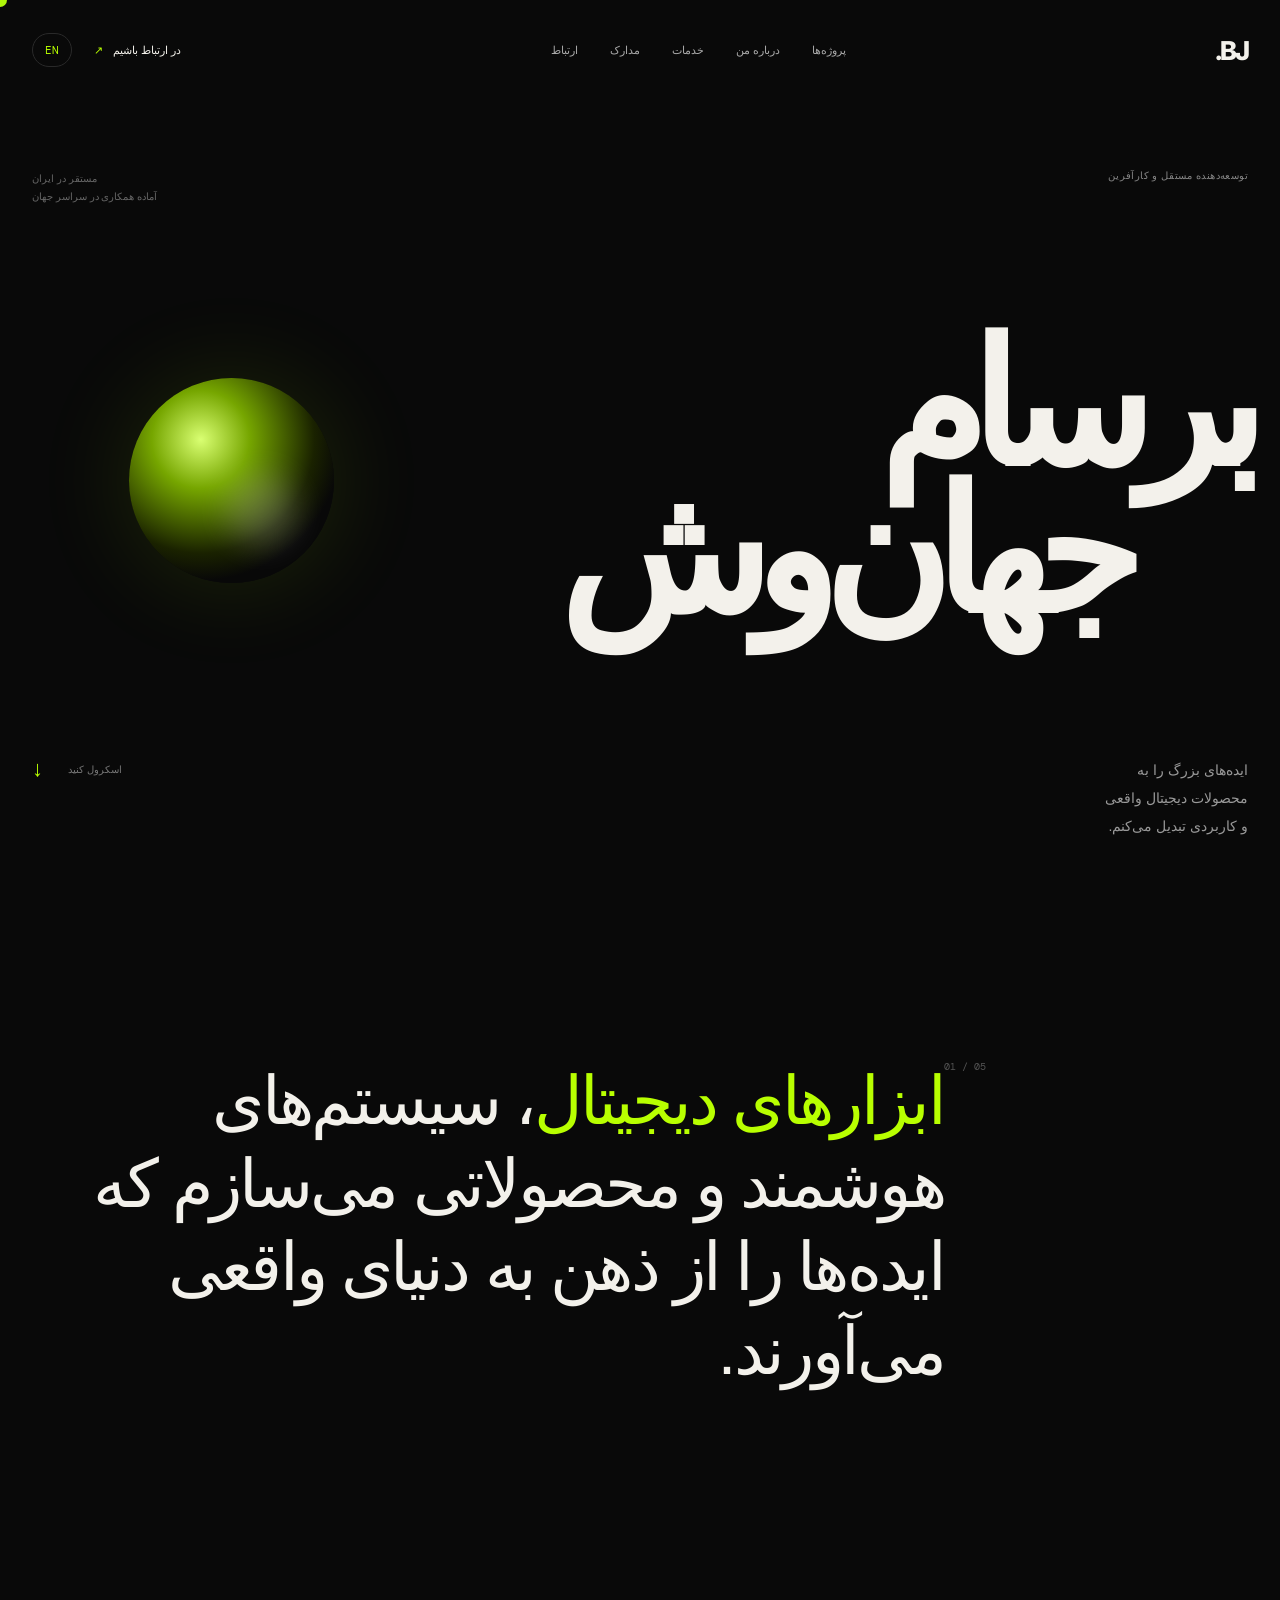
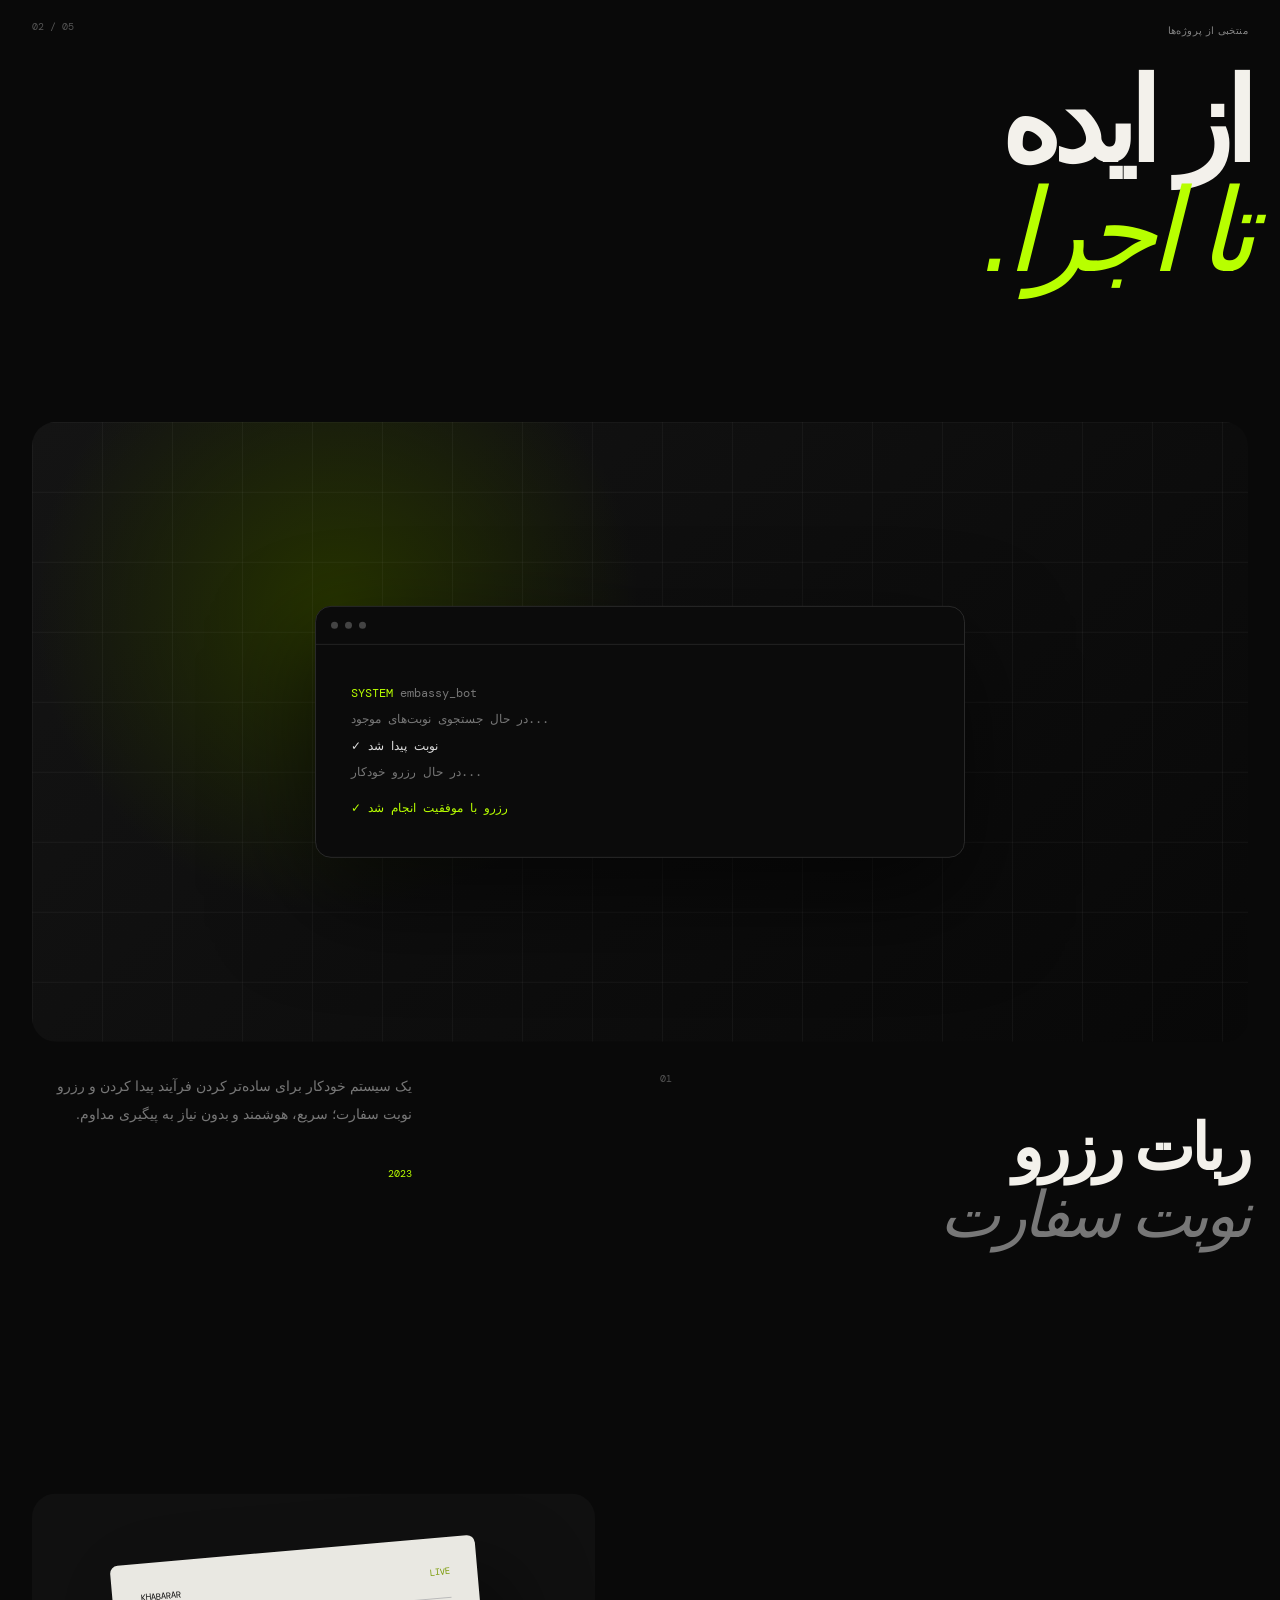
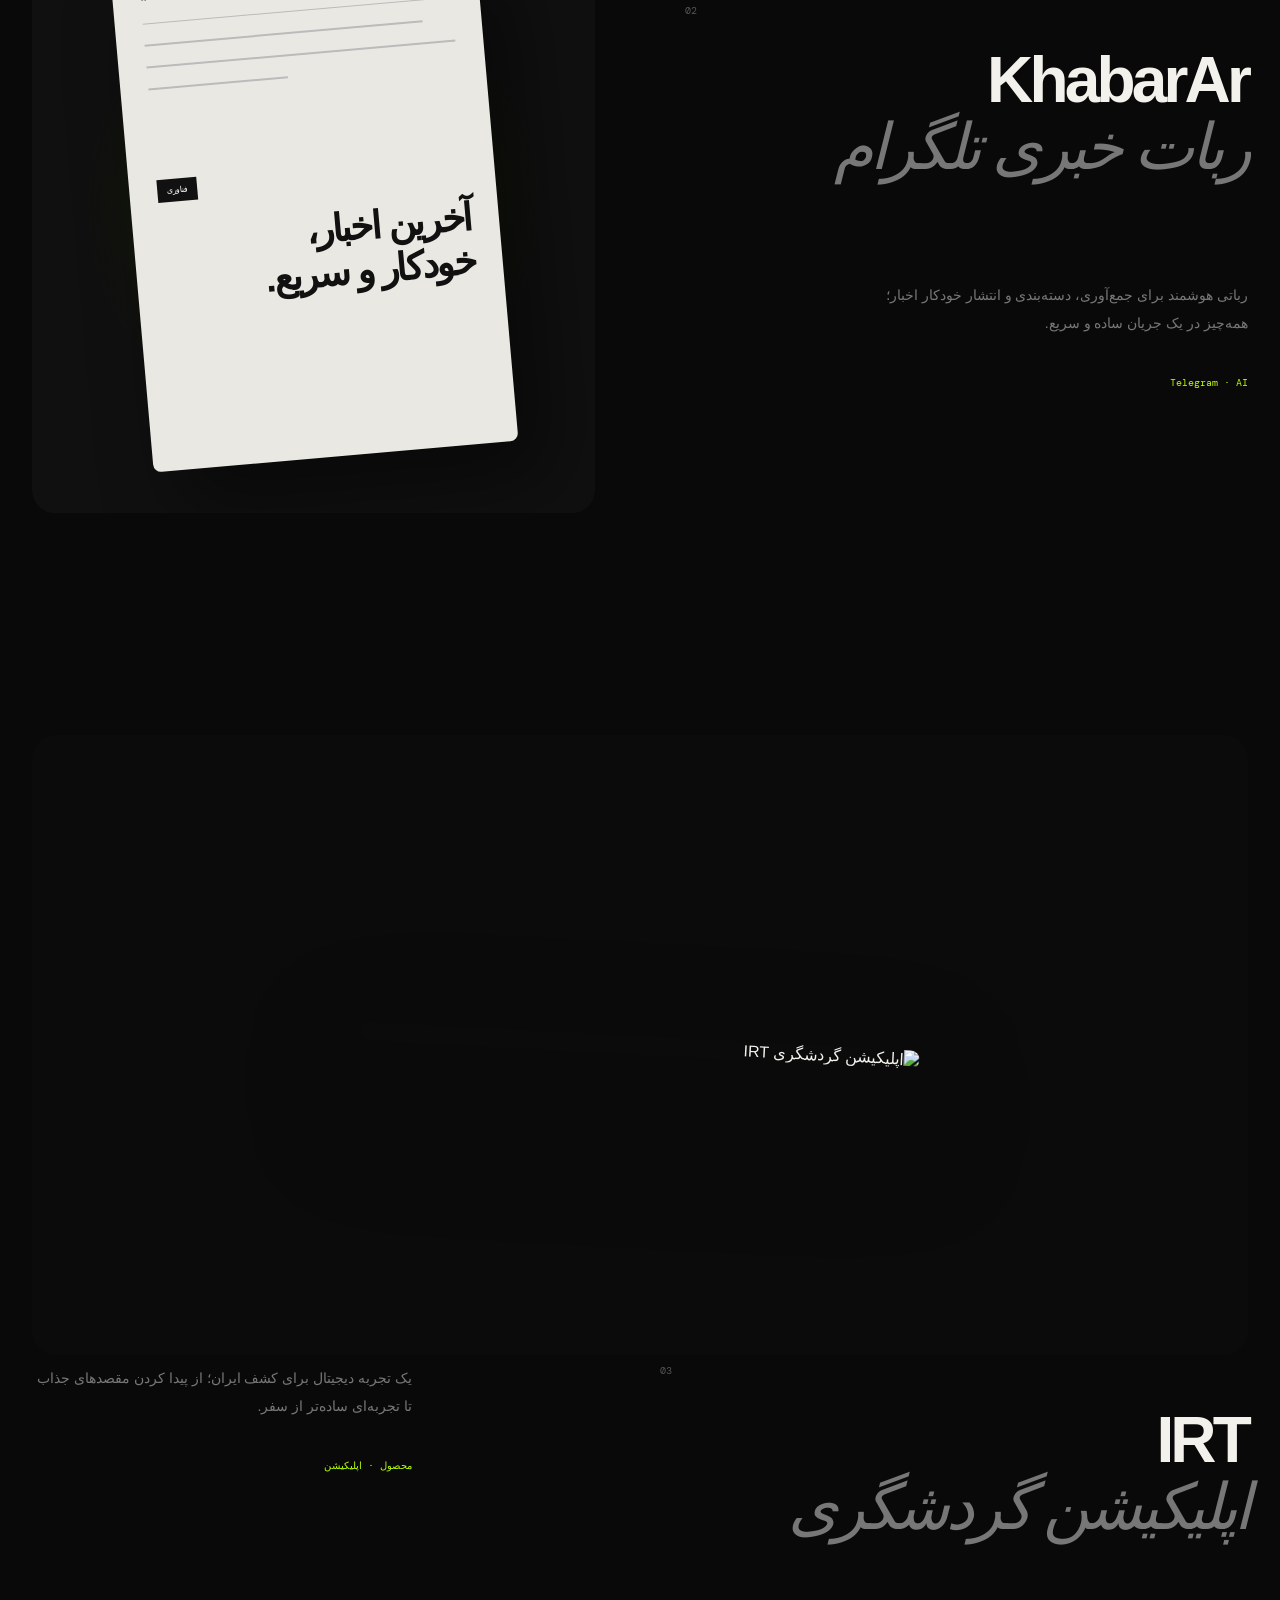
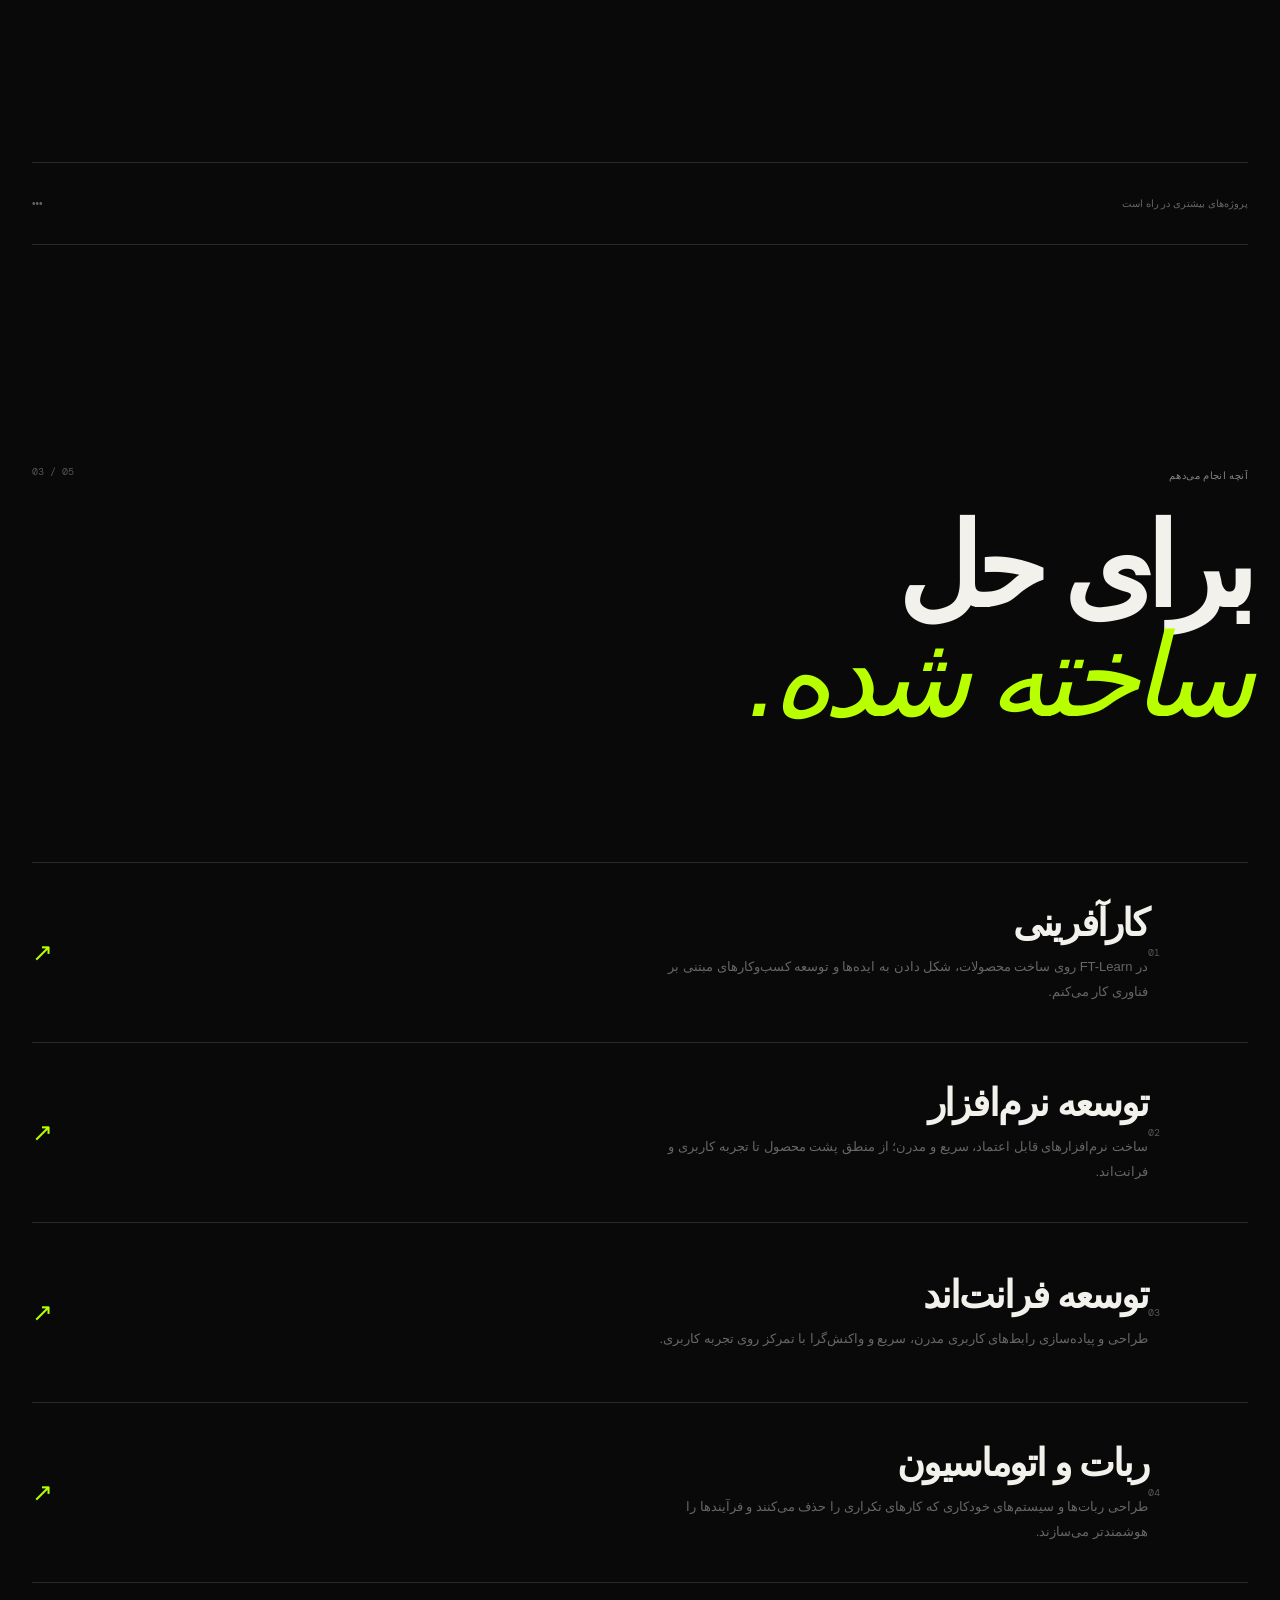
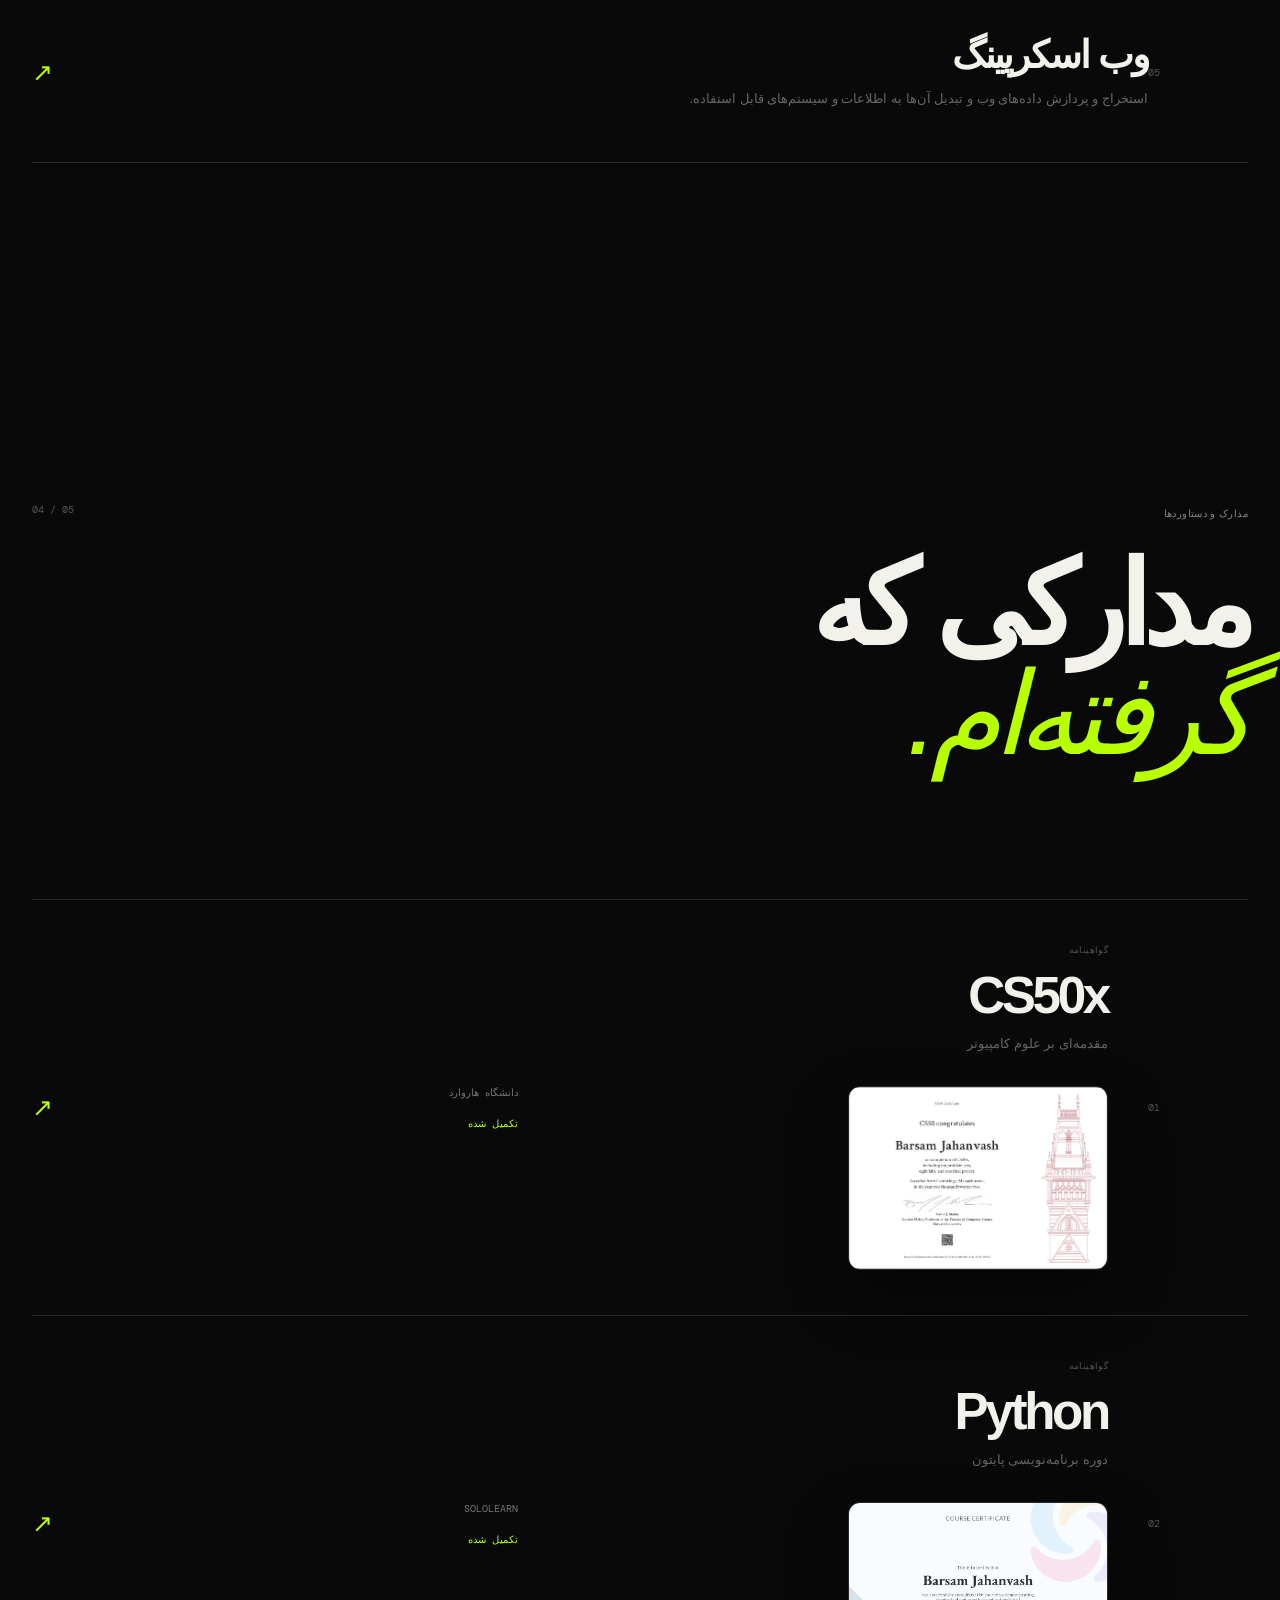
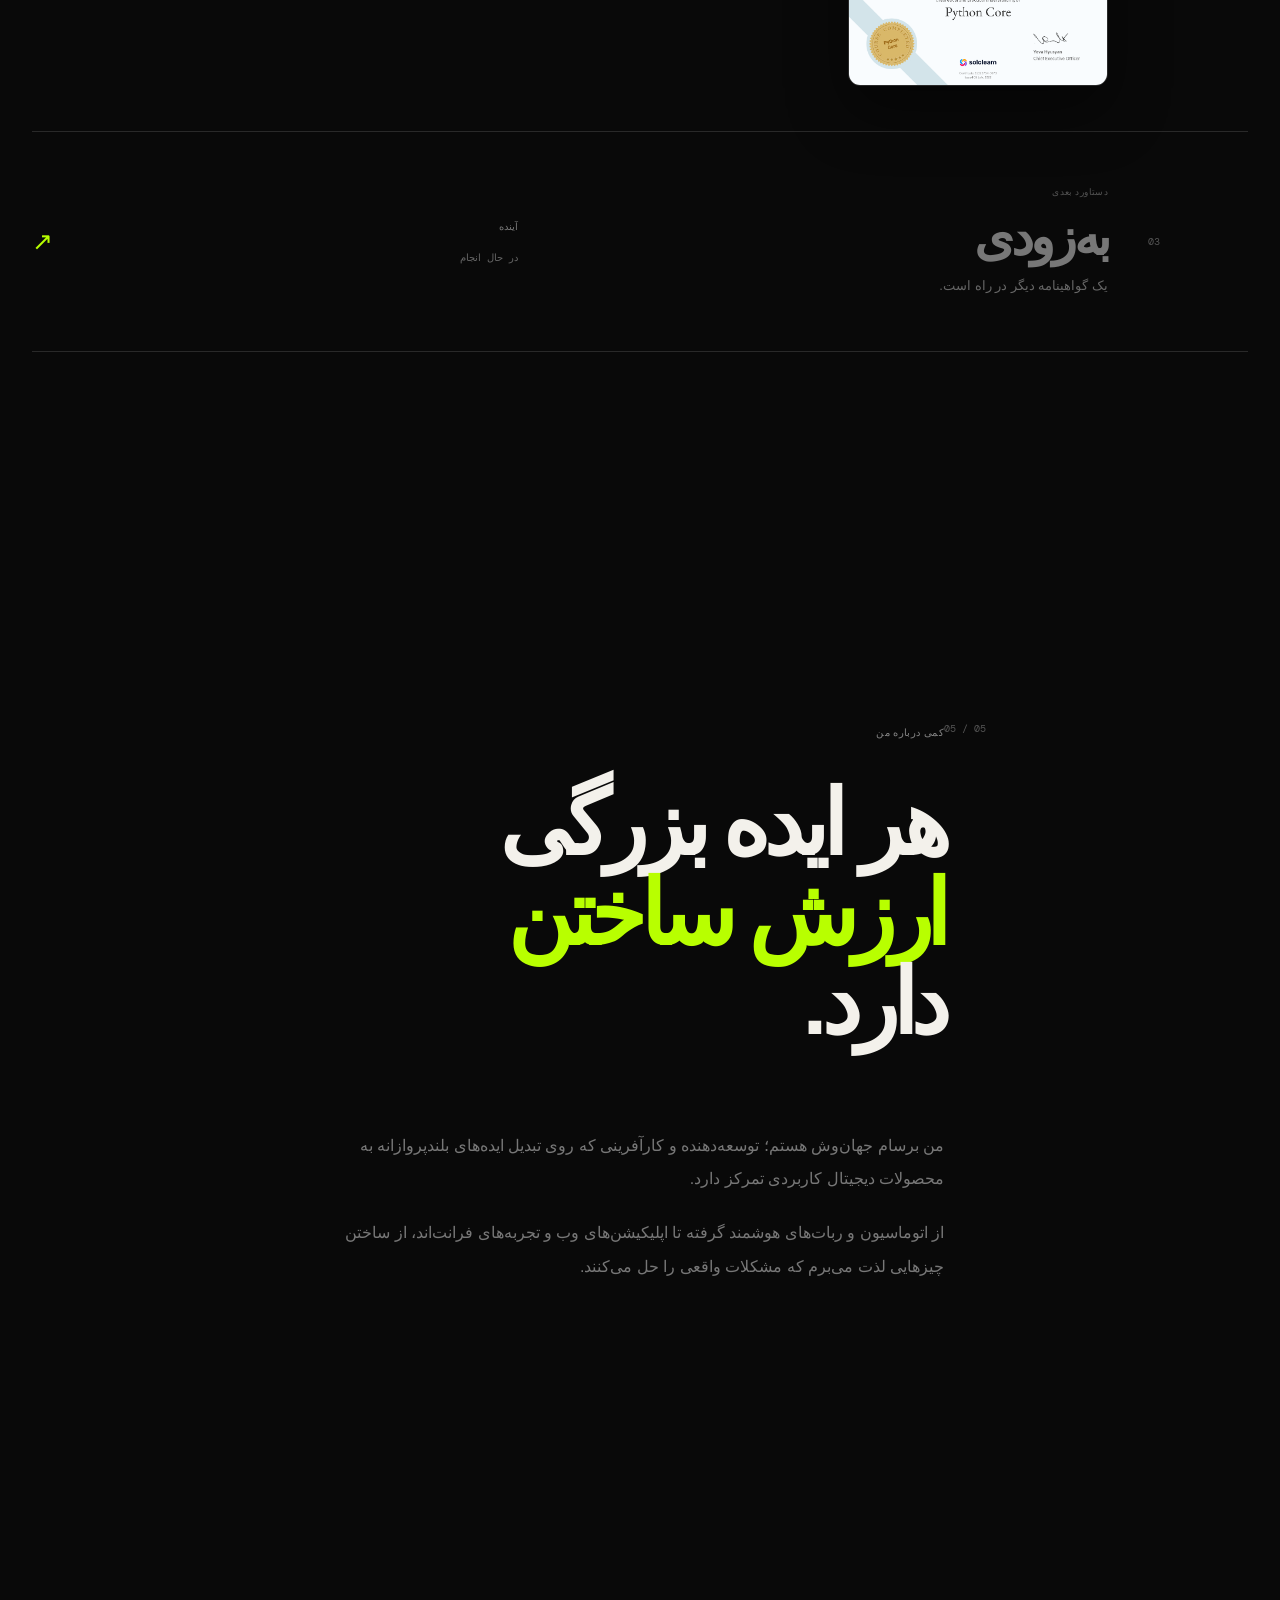
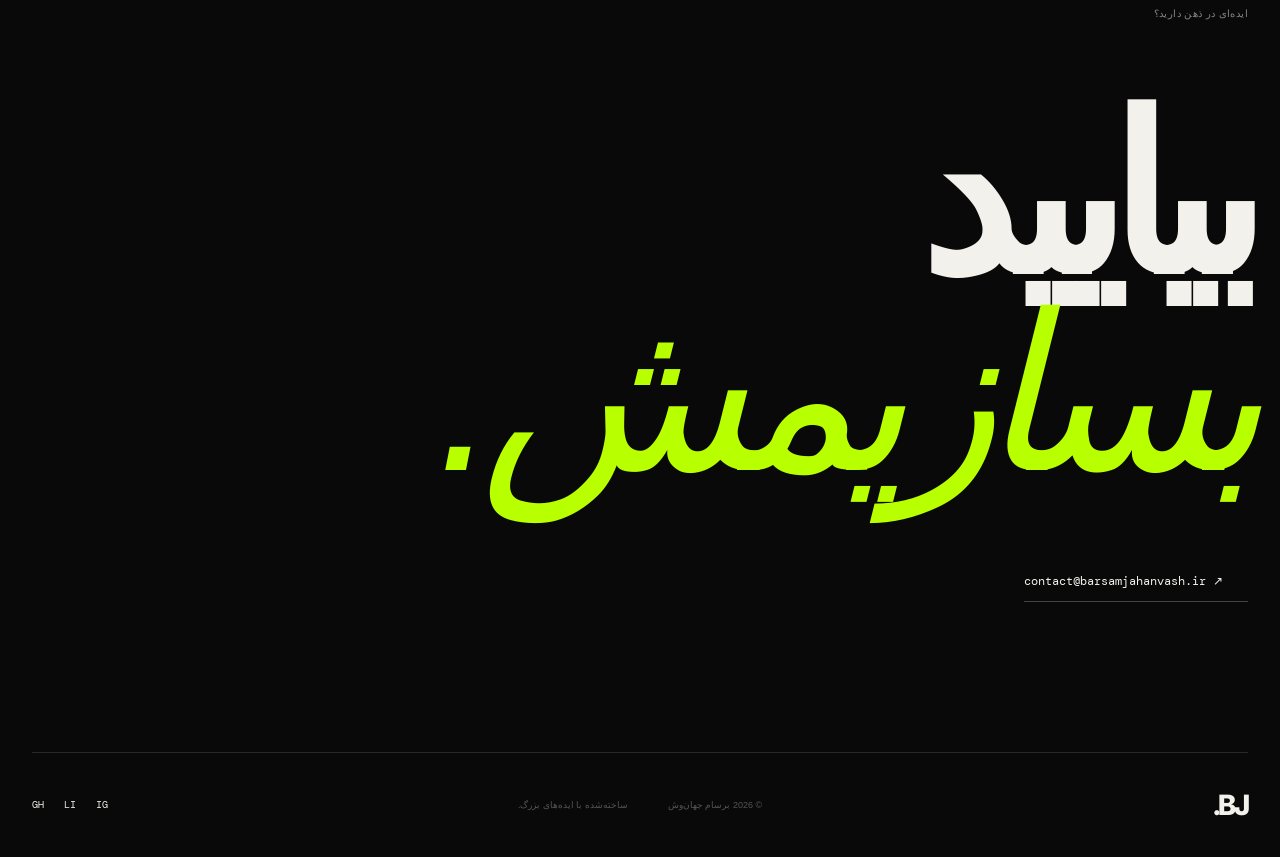
==== commit c61253f1: "SEO Changes 1" ====
--- a/fa/index.html
+++ b/fa/index.html
@@ -4,24 +4,49 @@
   <meta charset="UTF-8">
   <meta name="viewport" content="width=device-width, initial-scale=1.0">
 
+  <title>برسام جهان‌وش — توسعه‌دهنده نرم‌افزار، کارآفرین و متخصص اتوماسیون</title>
+
   <meta
     name="description"
-    content="برسام جهان‌وش — توسعه‌دهنده نرم‌افزار و فرانت‌اند، کارآفرین و متخصص اتوماسیون."
+    content="برسام جهان‌وش، توسعه‌دهنده نرم‌افزار و فرانت‌اند، کارآفرین و متخصص اتوماسیون است که روی ساخت محصولات دیجیتال، بات‌ها و سیستم‌های هوشمند فعالیت می‌کند."
   >
 
-  <title>برسام جهان‌وش — توسعه‌دهنده و کارآفرین</title>
+  <meta name="author" content="برسام جهان‌وش">
+  <meta name="robots" content="index, follow">
+
+  <link rel="canonical" href="https://www.barsamjahanvash.ir/fa/">
+
+  <link rel="alternate" hreflang="en" href="https://www.barsamjahanvash.ir/">
+  <link rel="alternate" hreflang="fa" href="https://www.barsamjahanvash.ir/fa/">
+  <link rel="alternate" hreflang="x-default" href="https://www.barsamjahanvash.ir/">
+
+  <meta property="og:type" content="website">
+  <meta property="og:title" content="برسام جهان‌وش — توسعه‌دهنده نرم‌افزار و کارآفرین">
+  <meta
+    property="og:description"
+    content="توسعه‌دهنده نرم‌افزار و فرانت‌اند، کارآفرین و متخصص اتوماسیون؛ سازنده محصولات دیجیتال، بات‌ها و سیستم‌های هوشمند."
+  >
+  <meta property="og:url" content="https://www.barsamjahanvash.ir/fa/">
+  <meta property="og:site_name" content="برسام جهان‌وش">
+  <meta property="og:locale" content="fa_IR">
+  <meta property="og:locale:alternate" content="en_US">
+
+  <meta name="twitter:card" content="summary">
+  <meta name="twitter:title" content="برسام جهان‌وش — توسعه‌دهنده نرم‌افزار و کارآفرین">
+  <meta
+    name="twitter:description"
+    content="توسعه‌دهنده نرم‌افزار و فرانت‌اند، کارآفرین و متخصص اتوماسیون؛ سازنده محصولات دیجیتال، بات‌ها و سیستم‌های هوشمند."
+  >
 
   <link rel="preconnect" href="https://fonts.googleapis.com">
   <link rel="preconnect" href="https://fonts.gstatic.com" crossorigin>
-
   <link
-    href="https://fonts.googleapis.com/css2?family=DM+Mono:wght@400;500&family=Inter:wght@400;500;600;700;800;900&family=Vazirmatn:wght@400;500;600;700;800;900&display=swap"
+    href="https://fonts.googleapis.com/css2?family=DM+Mono:wght@400;500&family=Inter:wght@400;500;600;700;800&display=swap"
     rel="stylesheet"
   >
 
   <link rel="stylesheet" href="style.css">
 </head>
-
 <body>
 
   <div class="cursor"></div>
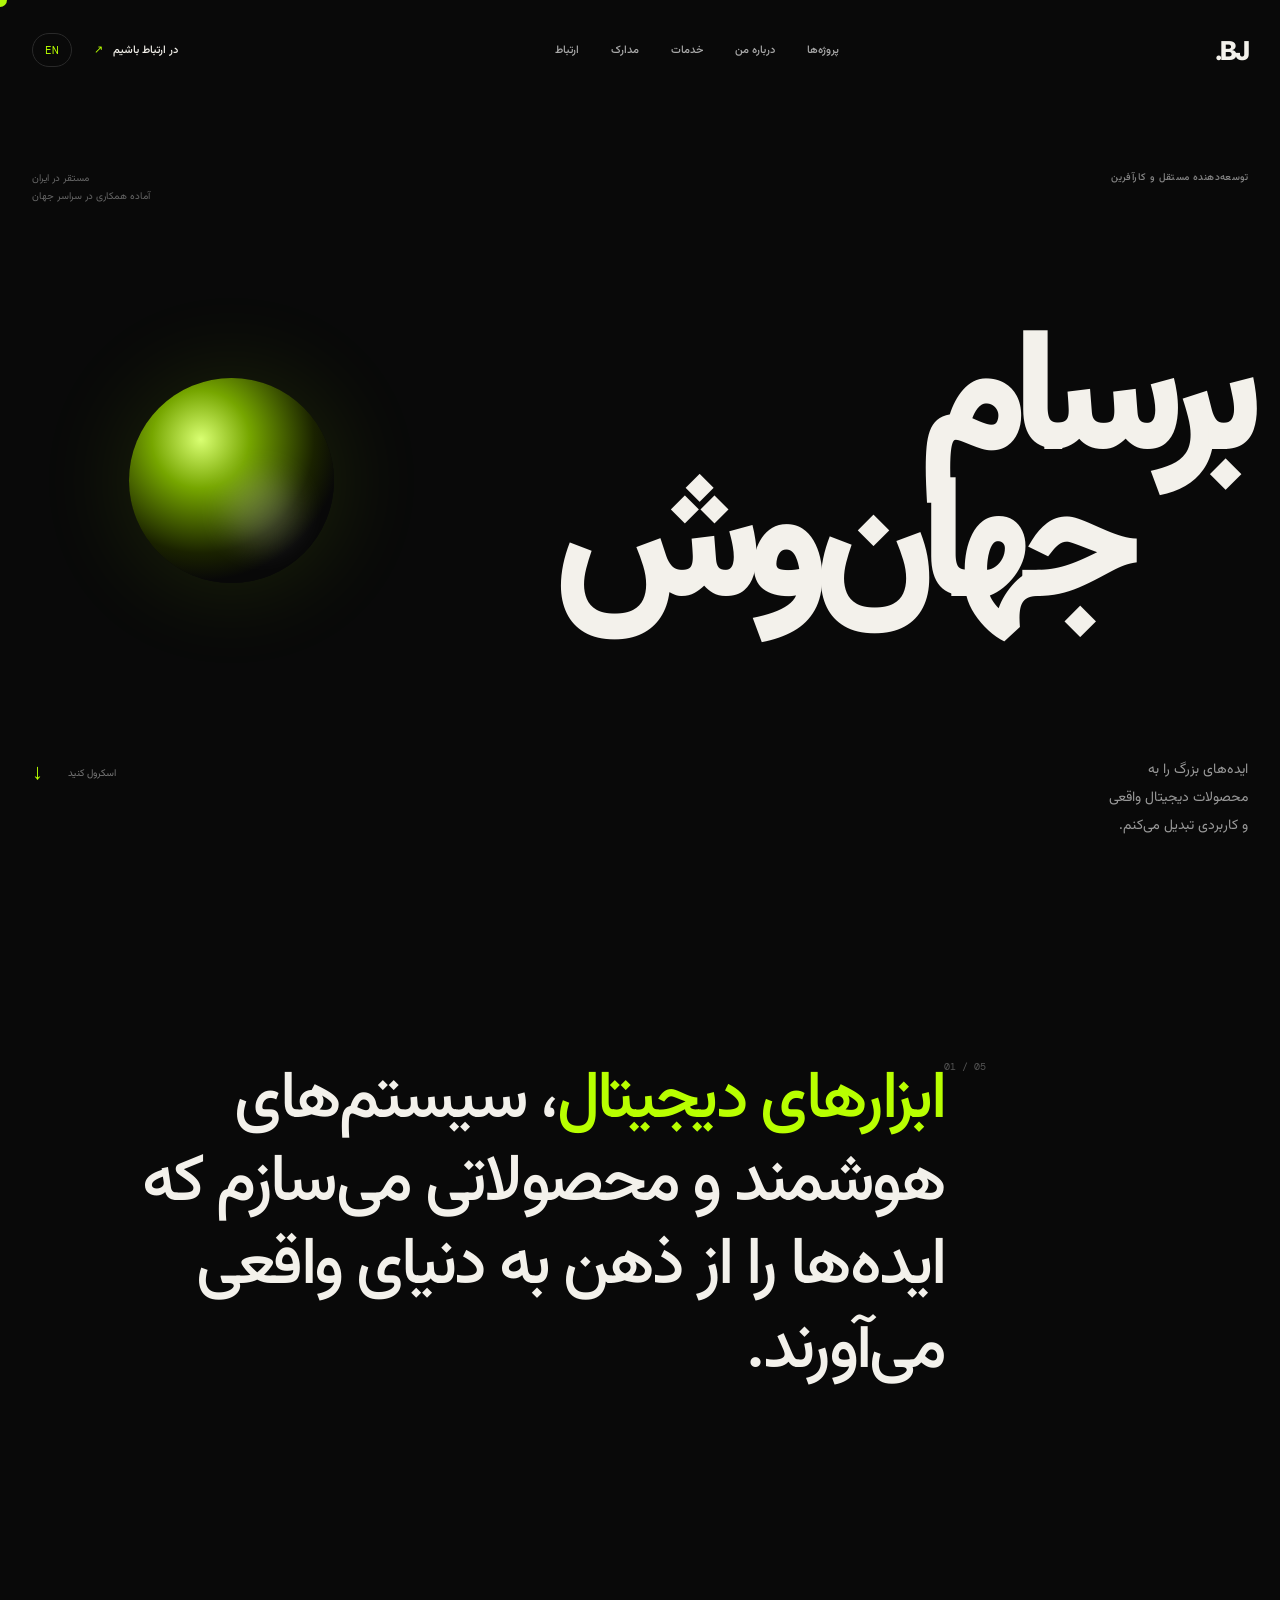
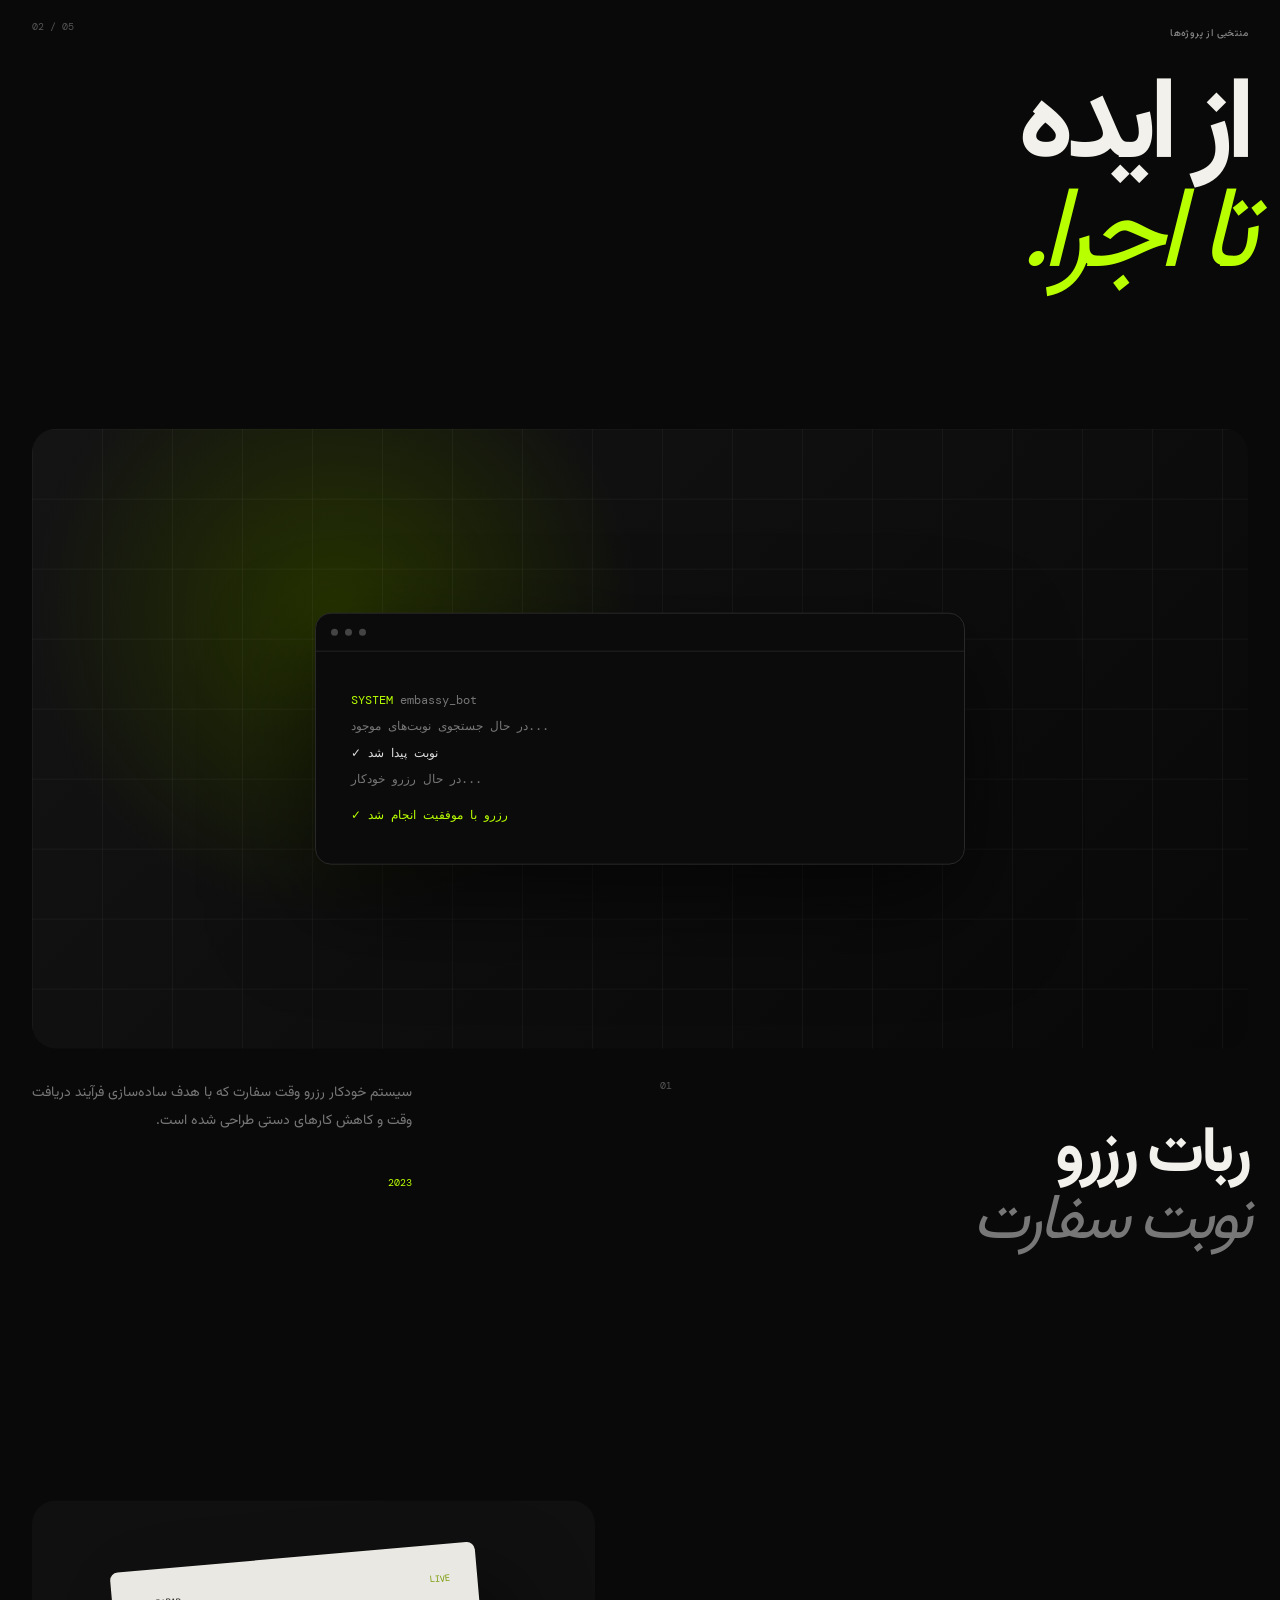
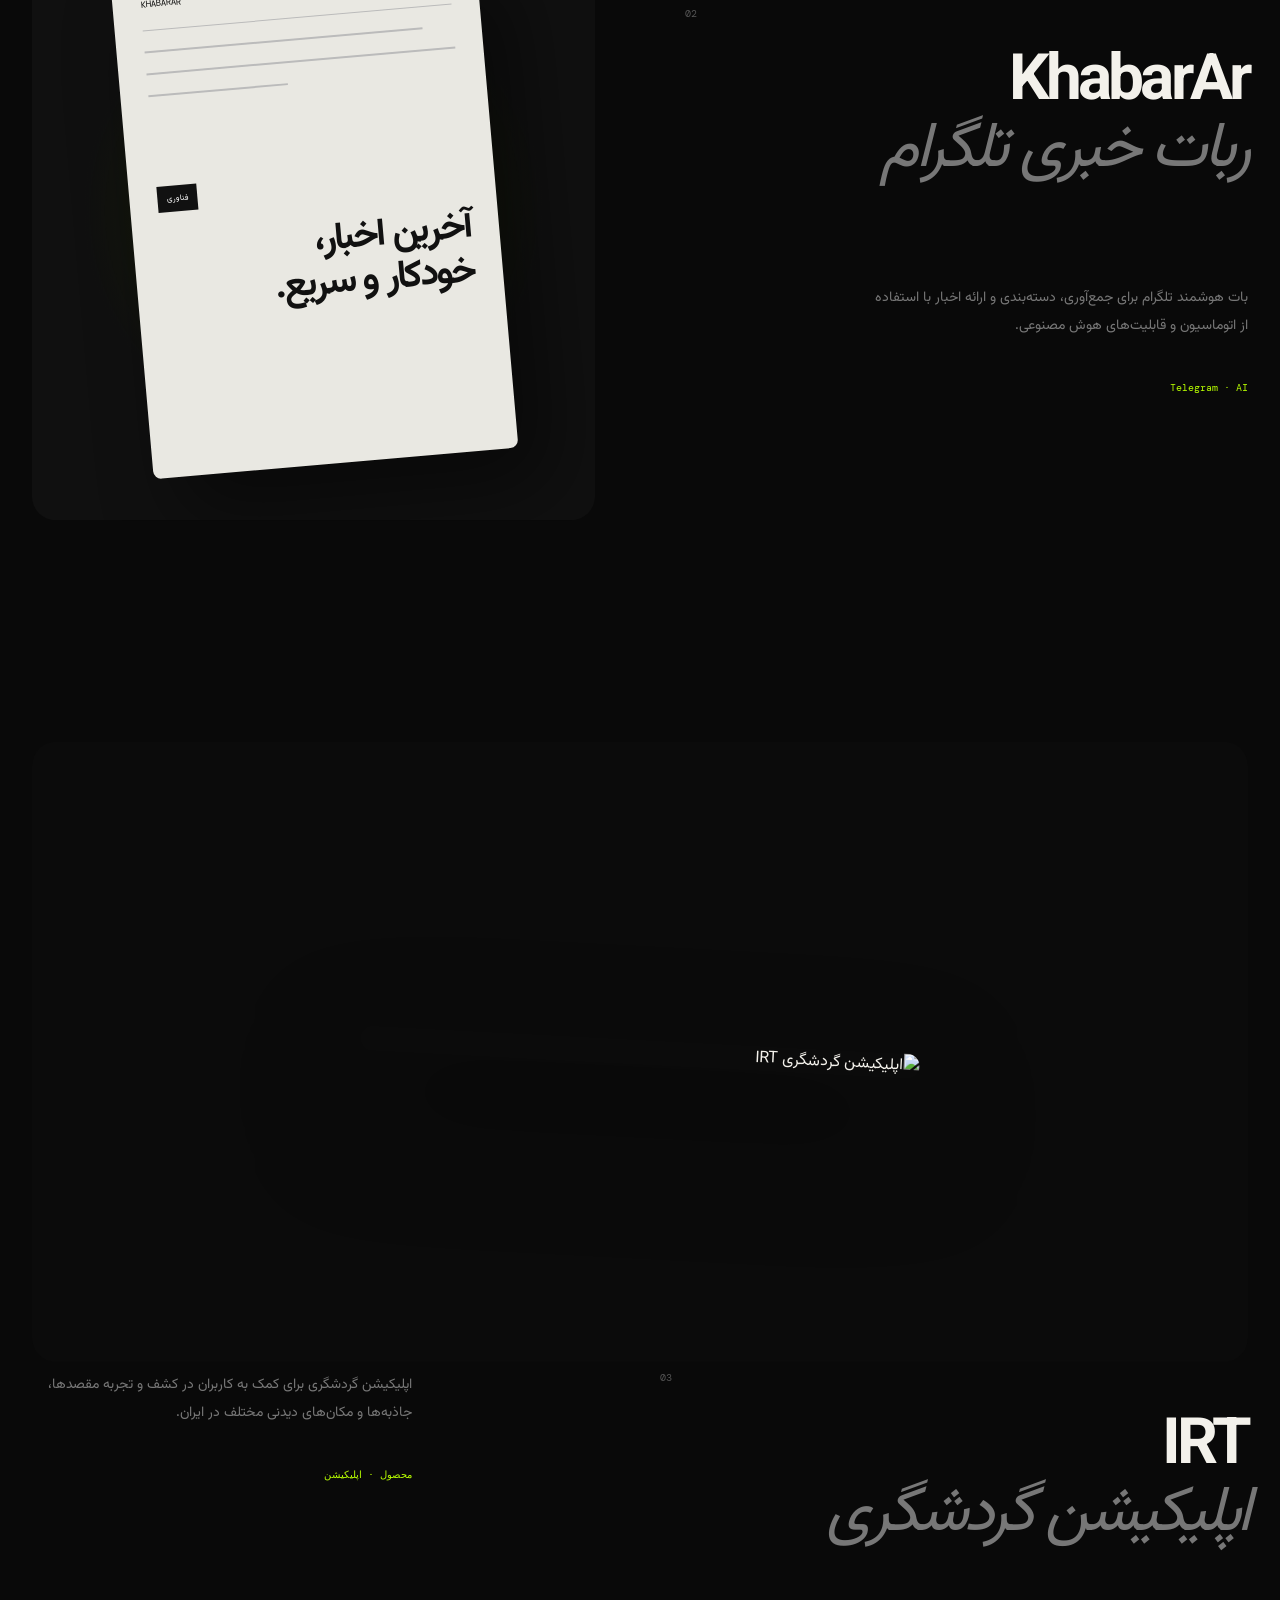
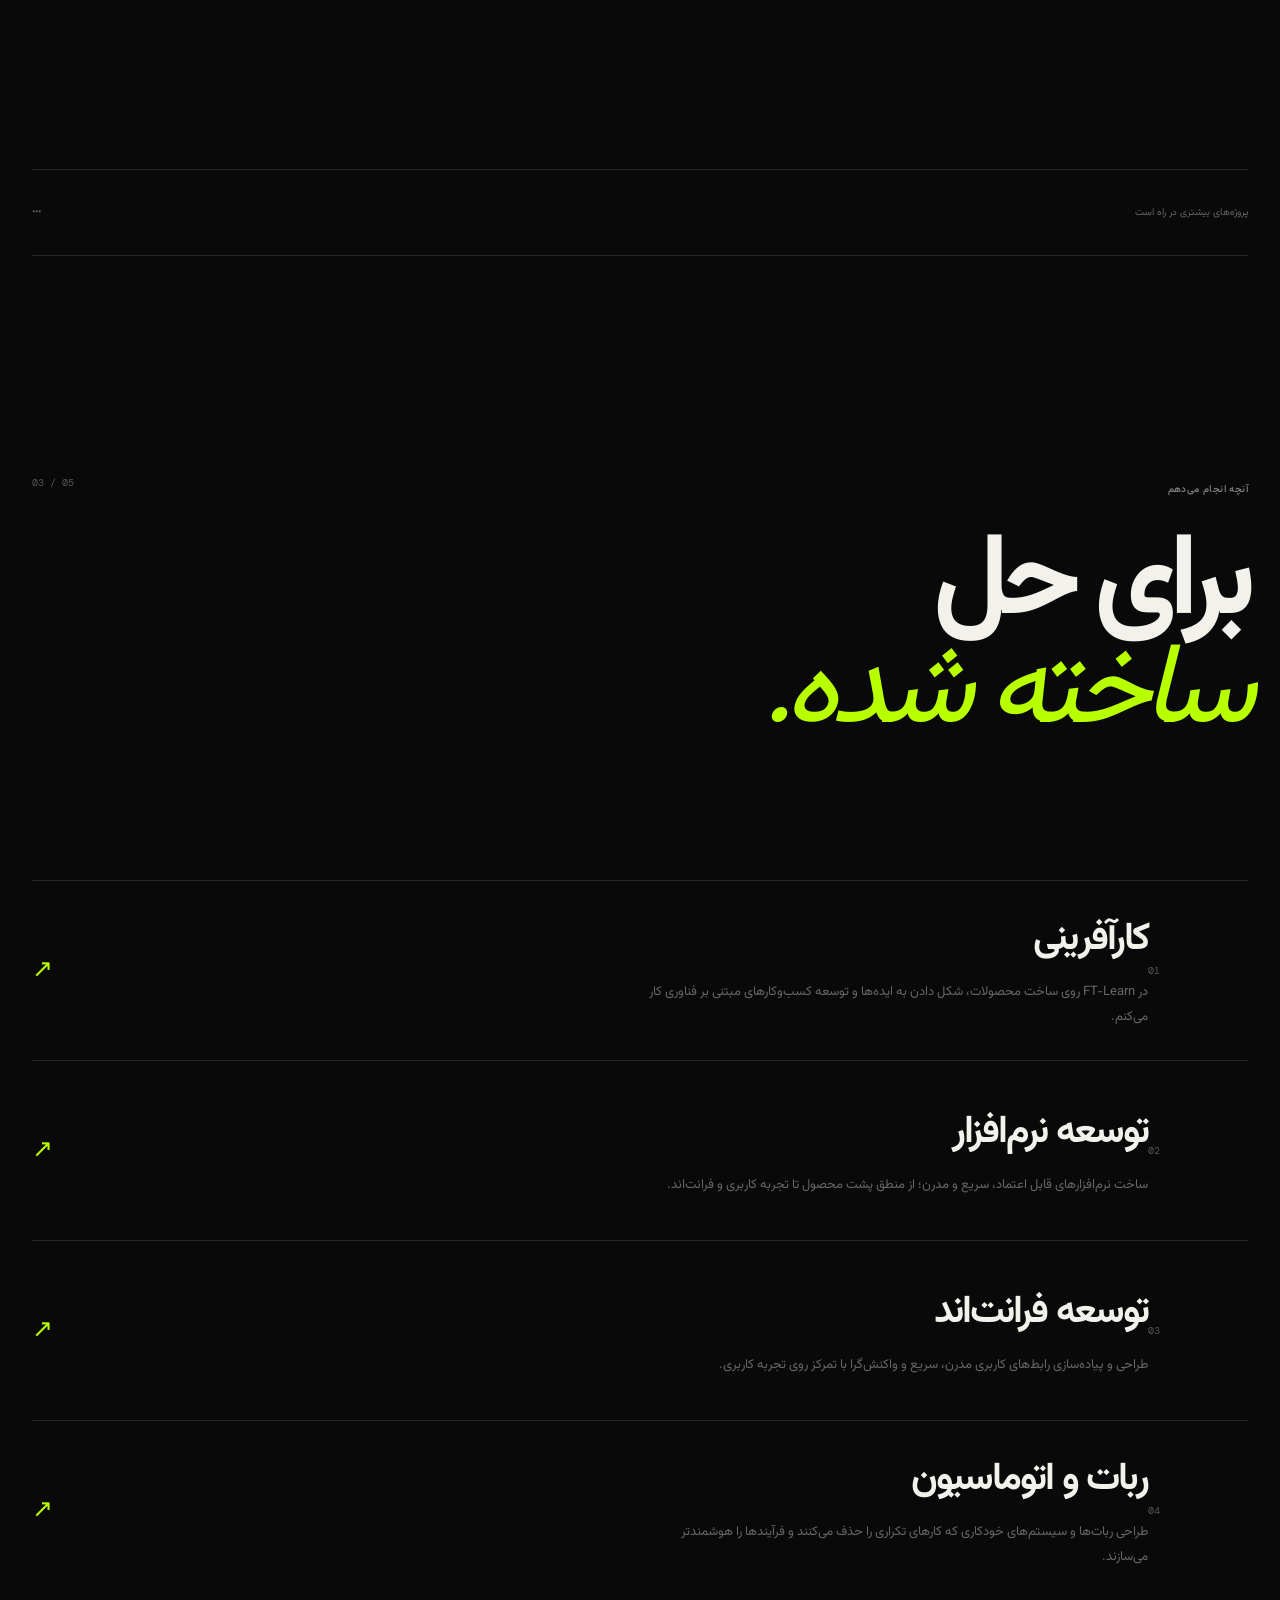
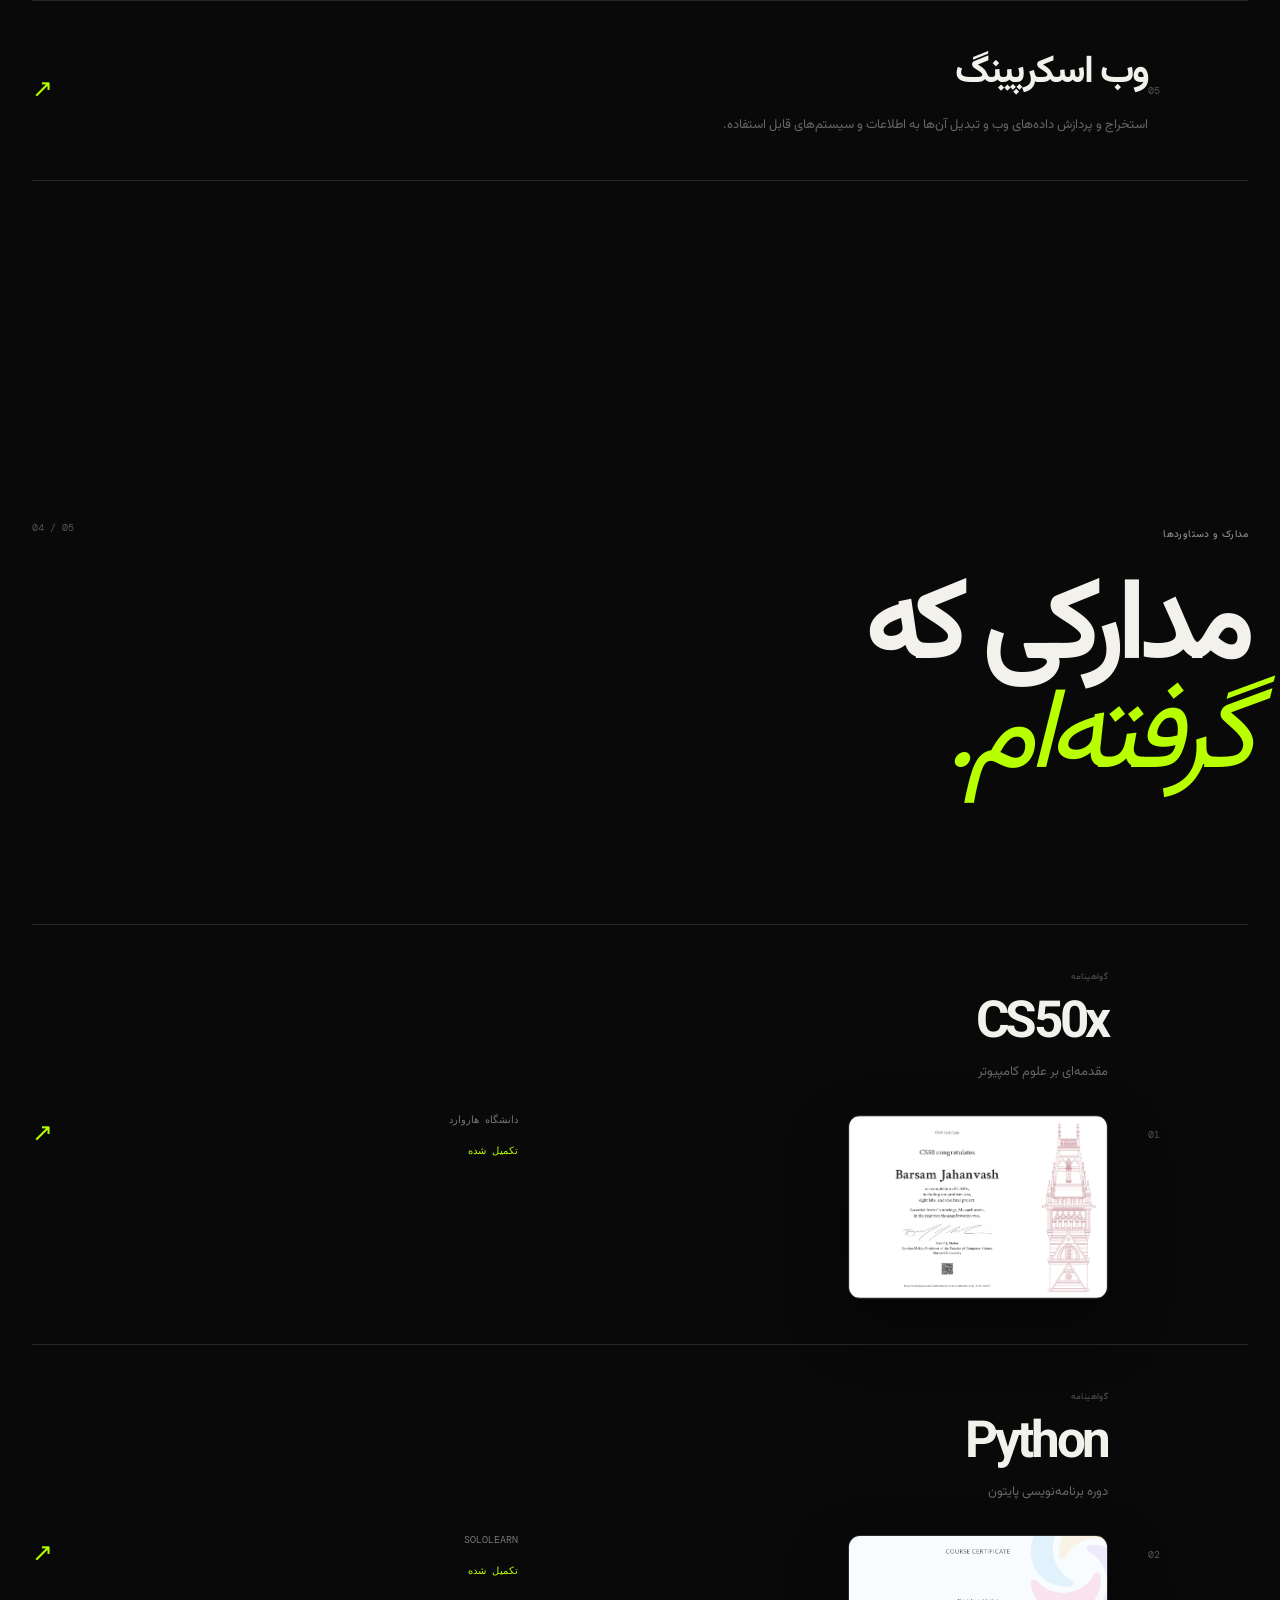
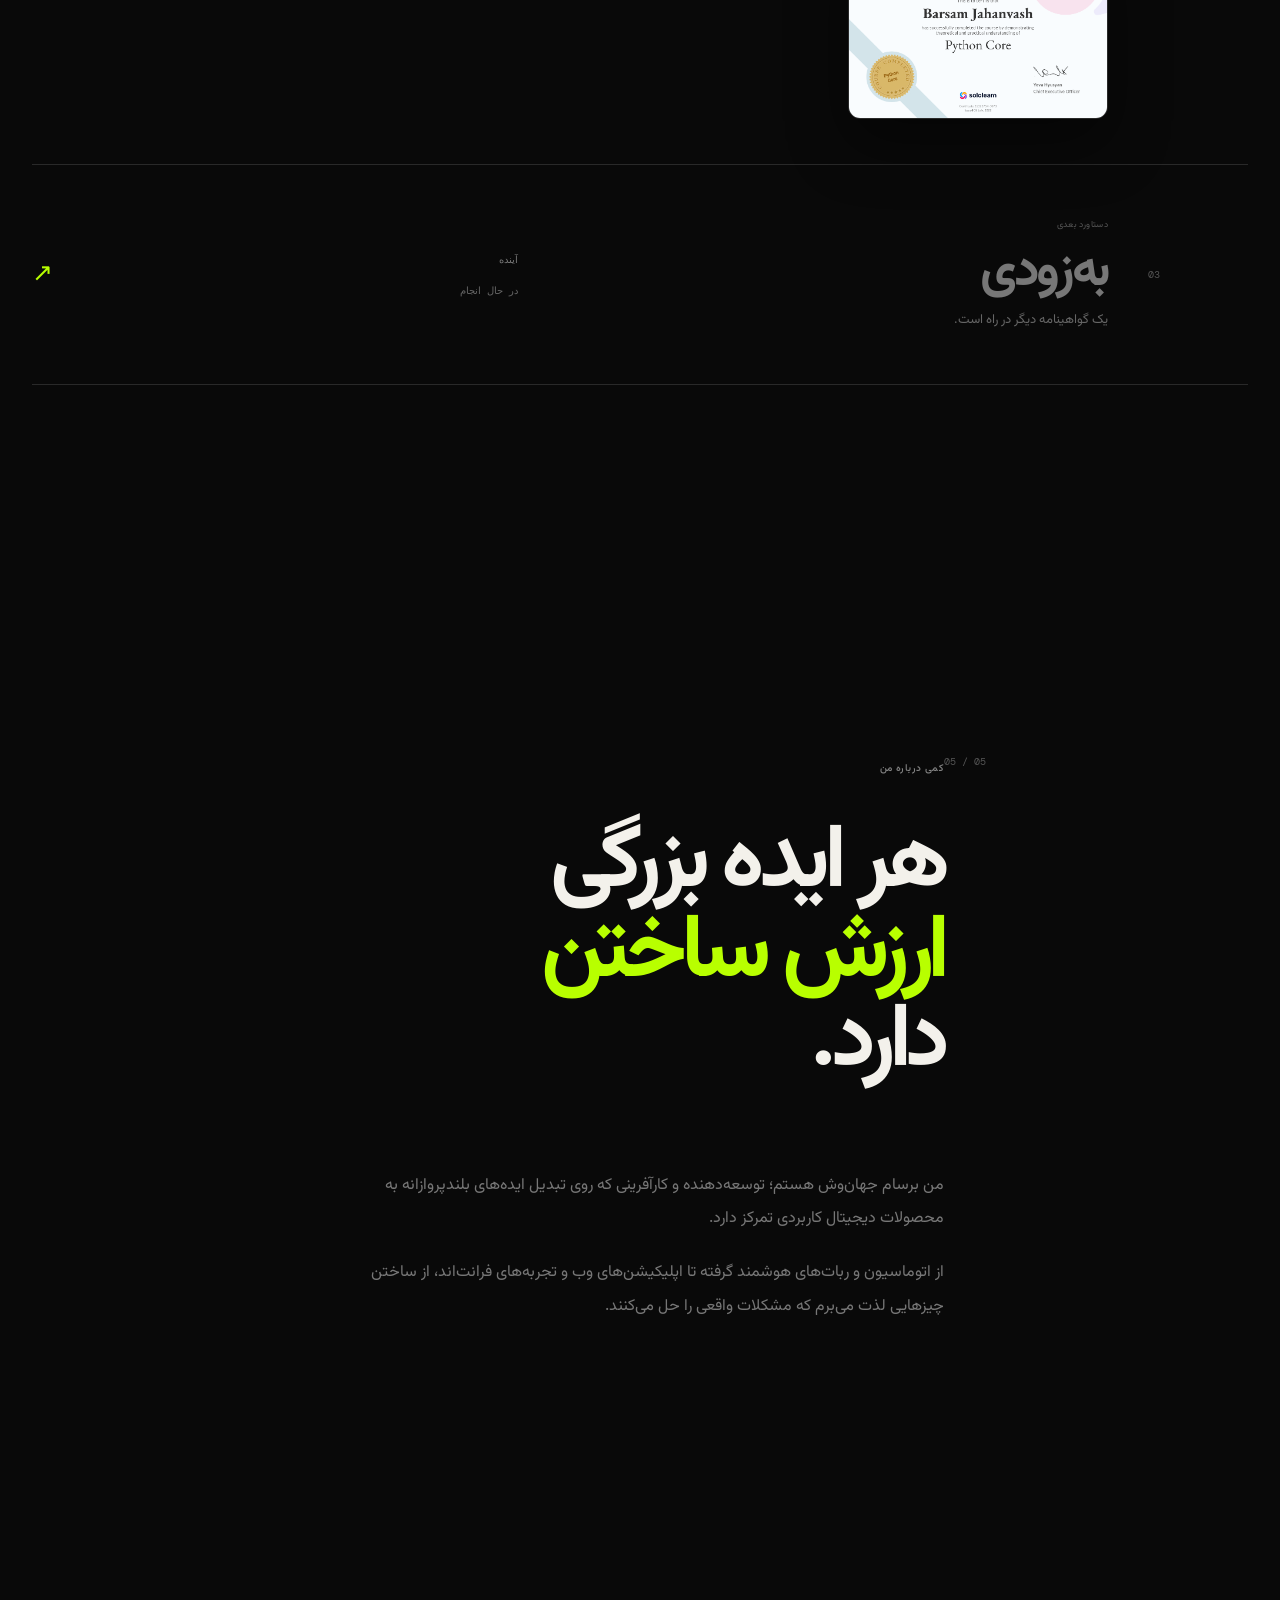
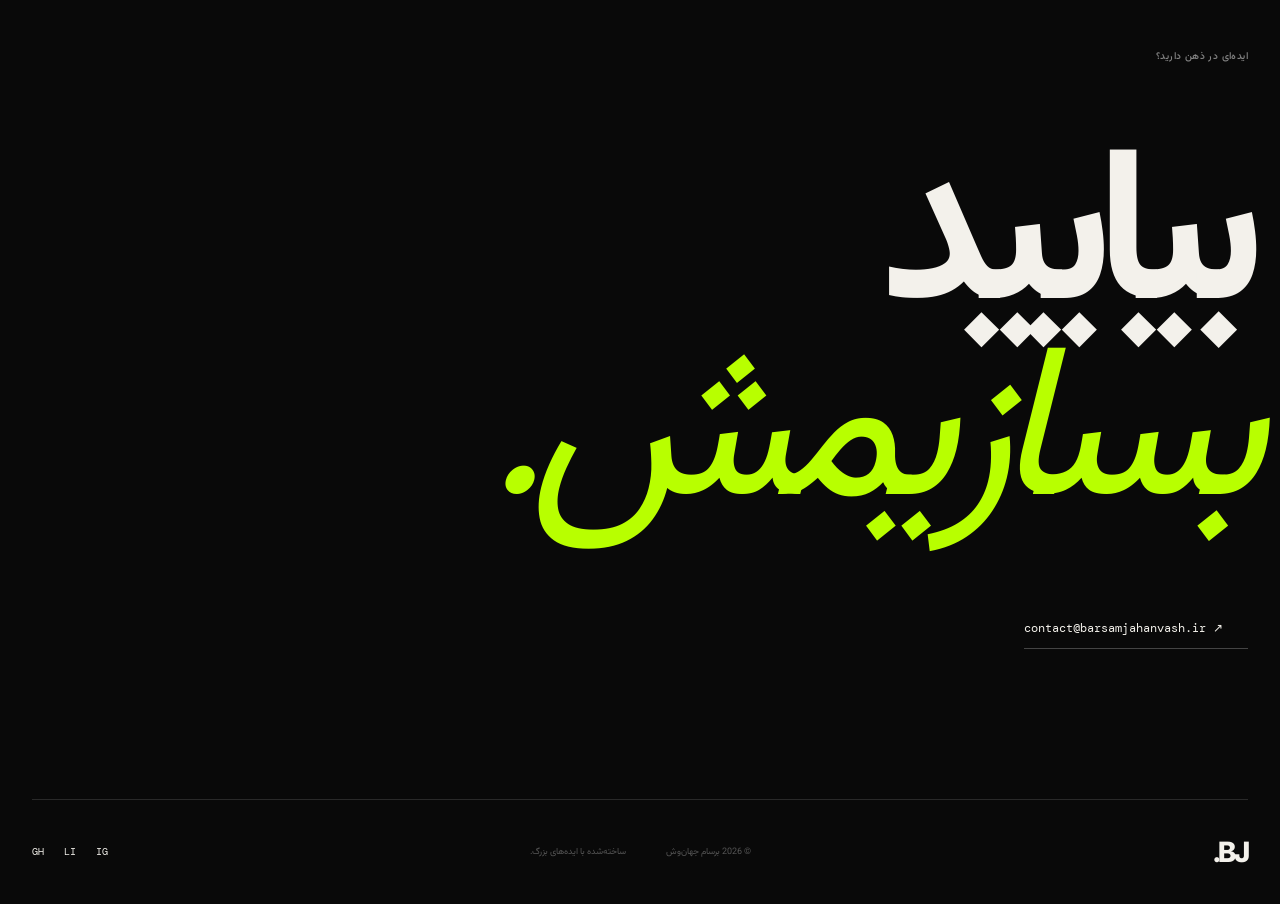
==== commit 6dd6fc7d: "SEO Changes 3" ====
--- a/fa/index.html
+++ b/fa/index.html
@@ -41,11 +41,50 @@
   <link rel="preconnect" href="https://fonts.googleapis.com">
   <link rel="preconnect" href="https://fonts.gstatic.com" crossorigin>
   <link
-    href="https://fonts.googleapis.com/css2?family=DM+Mono:wght@400;500&family=Inter:wght@400;500;600;700;800&display=swap"
-    rel="stylesheet"
+  href="https://fonts.googleapis.com/css2?family=DM+Mono:wght@400;500&family=Inter:wght@400;500;600;700;800&family=Vazirmatn:wght@400;500;600;700;800&display=swap"
+  rel="stylesheet"
   >
 
   <link rel="stylesheet" href="style.css">
+  <script type="application/ld+json">
+  {
+    "@context": "https://schema.org",
+    "@graph": [
+      {
+        "@type": "Person",
+        "@id": "https://www.barsamjahanvash.ir/fa/#person",
+        "name": "برسام جهان‌وش",
+        "url": "https://www.barsamjahanvash.ir/fa/",
+        "jobTitle": "توسعه‌دهنده نرم‌افزار، کارآفرین و متخصص اتوماسیون",
+        "description": "برسام جهان‌وش توسعه‌دهنده نرم‌افزار و فرانت‌اند، کارآفرین و متخصص اتوماسیون است که روی محصولات دیجیتال، بات‌ها، توسعه وب و سیستم‌های هوشمند فعالیت می‌کند.",
+        "knowsAbout": [
+          "توسعه نرم‌افزار",
+          "توسعه فرانت‌اند",
+          "پایتون",
+          "اتوماسیون",
+          "بات‌ها",
+          "وب اسکرپینگ",
+          "هوش مصنوعی",
+          "محصولات دیجیتال"
+        ],
+        "sameAs": [
+          "https://github.com/MrBigJ101"
+        ]
+      },
+      {
+        "@type": "WebSite",
+        "@id": "https://www.barsamjahanvash.ir/fa/#website",
+        "url": "https://www.barsamjahanvash.ir/fa/",
+        "name": "برسام جهان‌وش",
+        "description": "وب‌سایت رسمی برسام جهان‌وش، توسعه‌دهنده نرم‌افزار، کارآفرین و متخصص اتوماسیون.",
+        "inLanguage": "fa-IR",
+        "publisher": {
+          "@id": "https://www.barsamjahanvash.ir/fa/#person"
+        }
+      }
+    ]
+  }
+  </script>
 </head>
 <body>
 
@@ -225,9 +264,7 @@
           <div class="project-meta">
 
             <p>
-              یک سیستم خودکار برای ساده‌تر کردن
-              فرآیند پیدا کردن و رزرو نوبت سفارت؛
-              سریع، هوشمند و بدون نیاز به پیگیری مداوم.
+              سیستم خودکار رزرو وقت سفارت که با هدف ساده‌سازی فرآیند دریافت وقت و کاهش کارهای دستی طراحی شده است.
             </p>
 
             <span class="project-year">
@@ -260,9 +297,7 @@
           <div class="project-meta">
 
             <p>
-              رباتی هوشمند برای جمع‌آوری،
-              دسته‌بندی و انتشار خودکار اخبار؛
-              همه‌چیز در یک جریان ساده و سریع.
+              بات هوشمند تلگرام برای جمع‌آوری، دسته‌بندی و ارائه اخبار با استفاده از اتوماسیون و قابلیت‌های هوش مصنوعی.
             </p>
 
             <span class="project-year">
@@ -335,9 +370,7 @@
           <div class="project-meta">
 
             <p>
-              یک تجربه دیجیتال برای کشف ایران؛
-              از پیدا کردن مقصدهای جذاب
-              تا تجربه‌ای ساده‌تر از سفر.
+              اپلیکیشن گردشگری برای کمک به کاربران در کشف و تجربه مقصدها، جاذبه‌ها و مکان‌های دیدنی مختلف در ایران.
             </p>
 
             <span class="project-year">
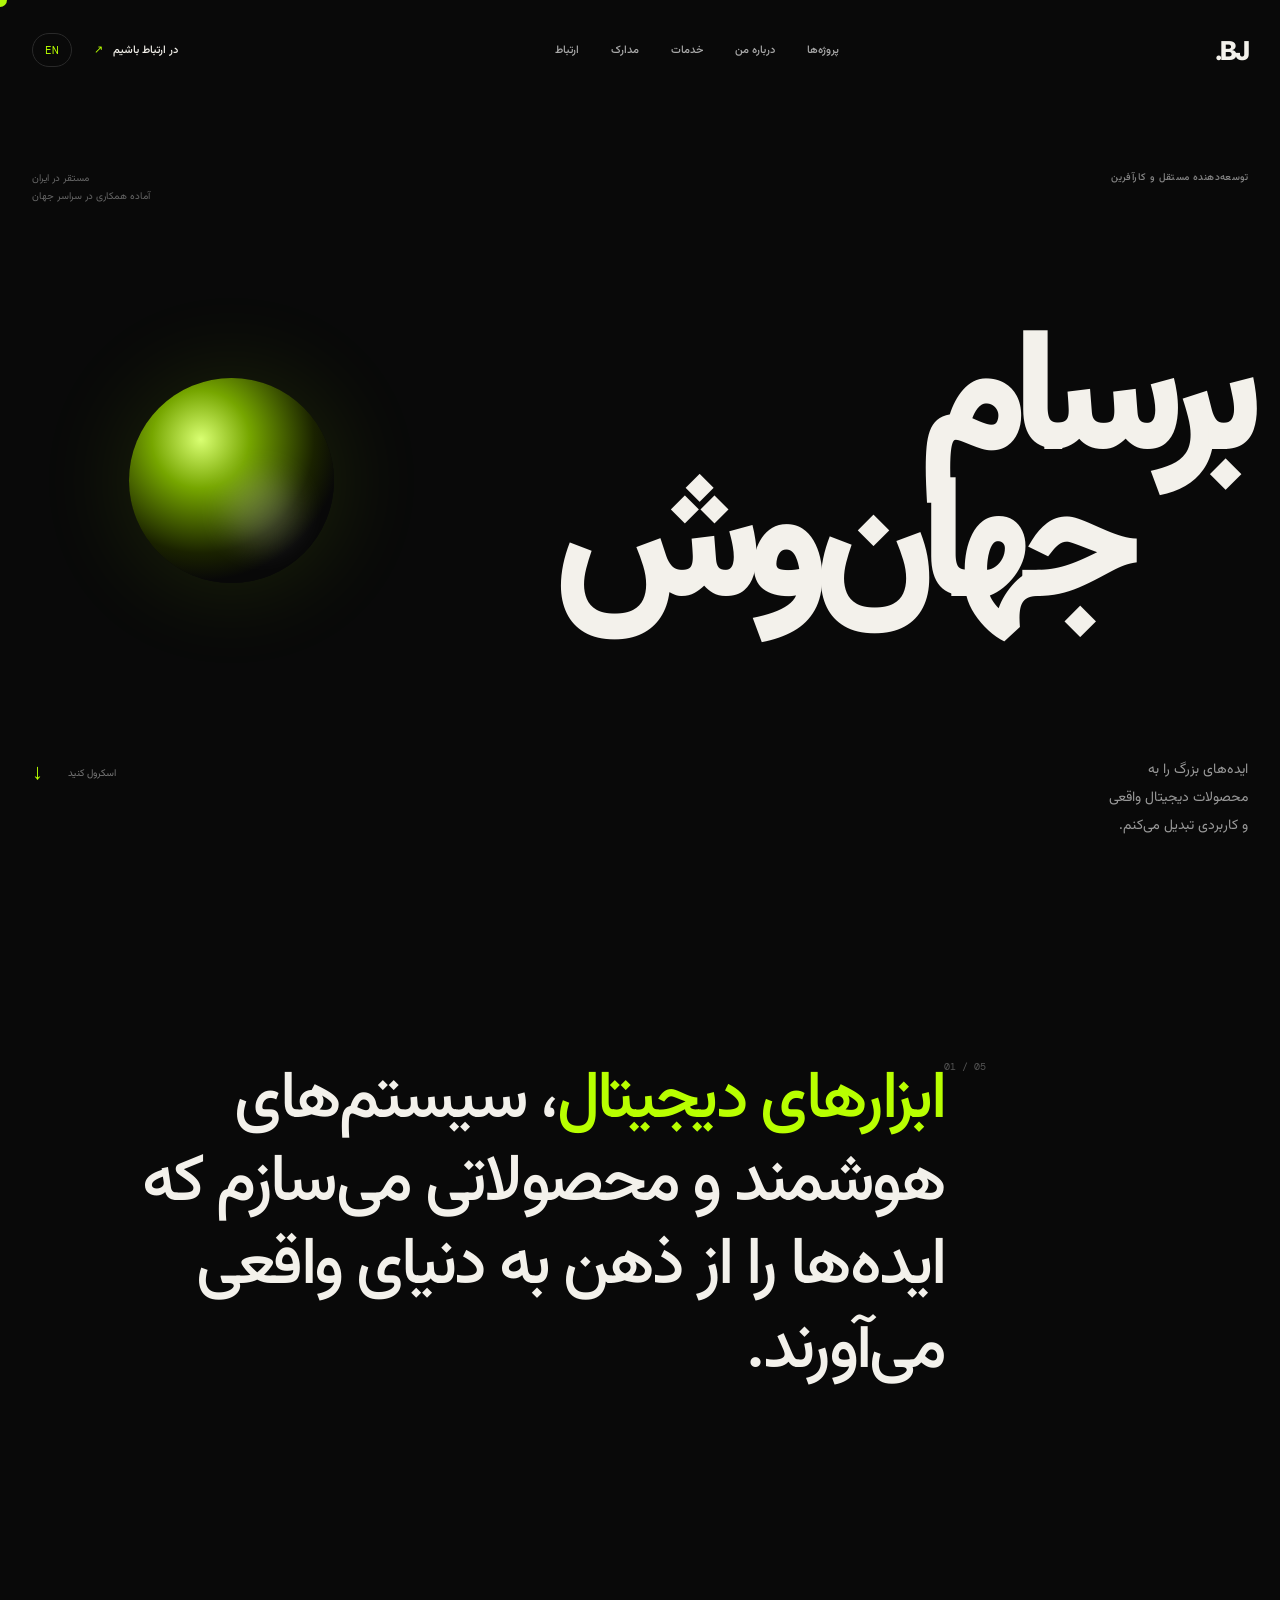
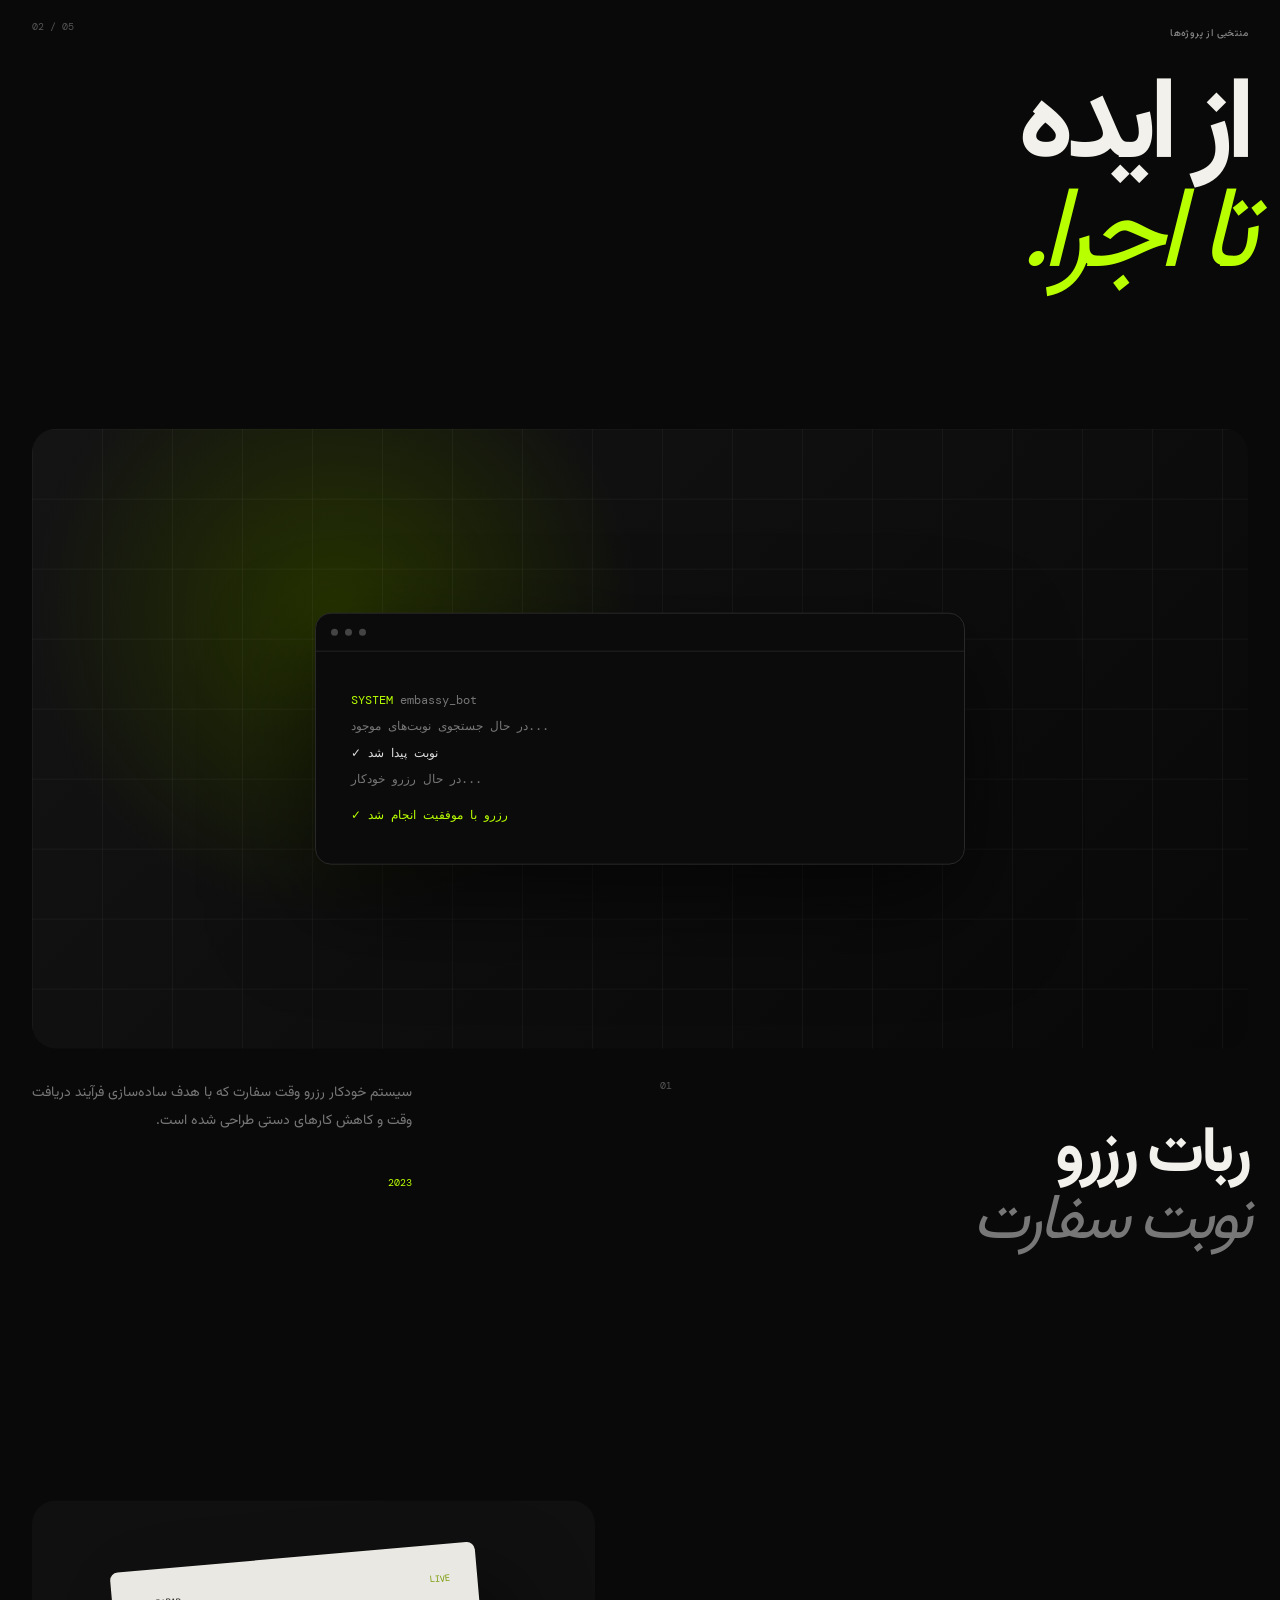
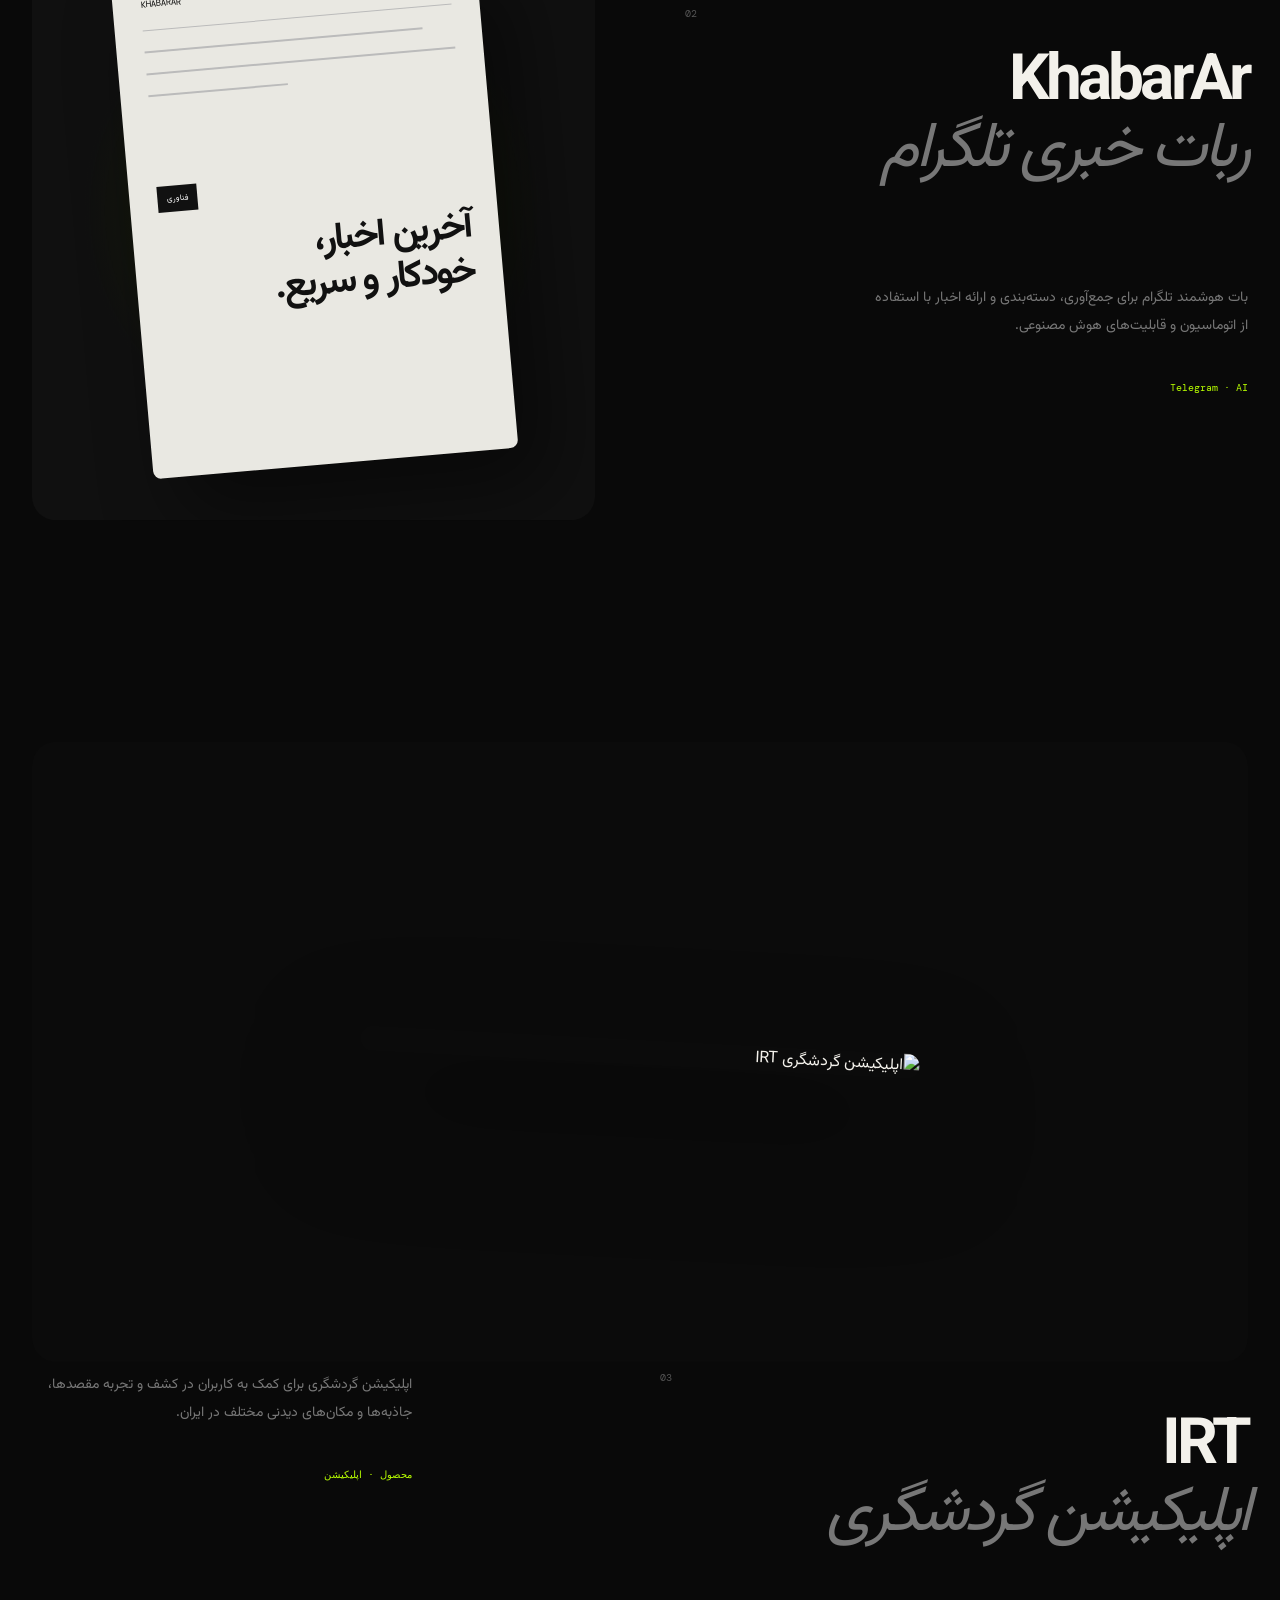
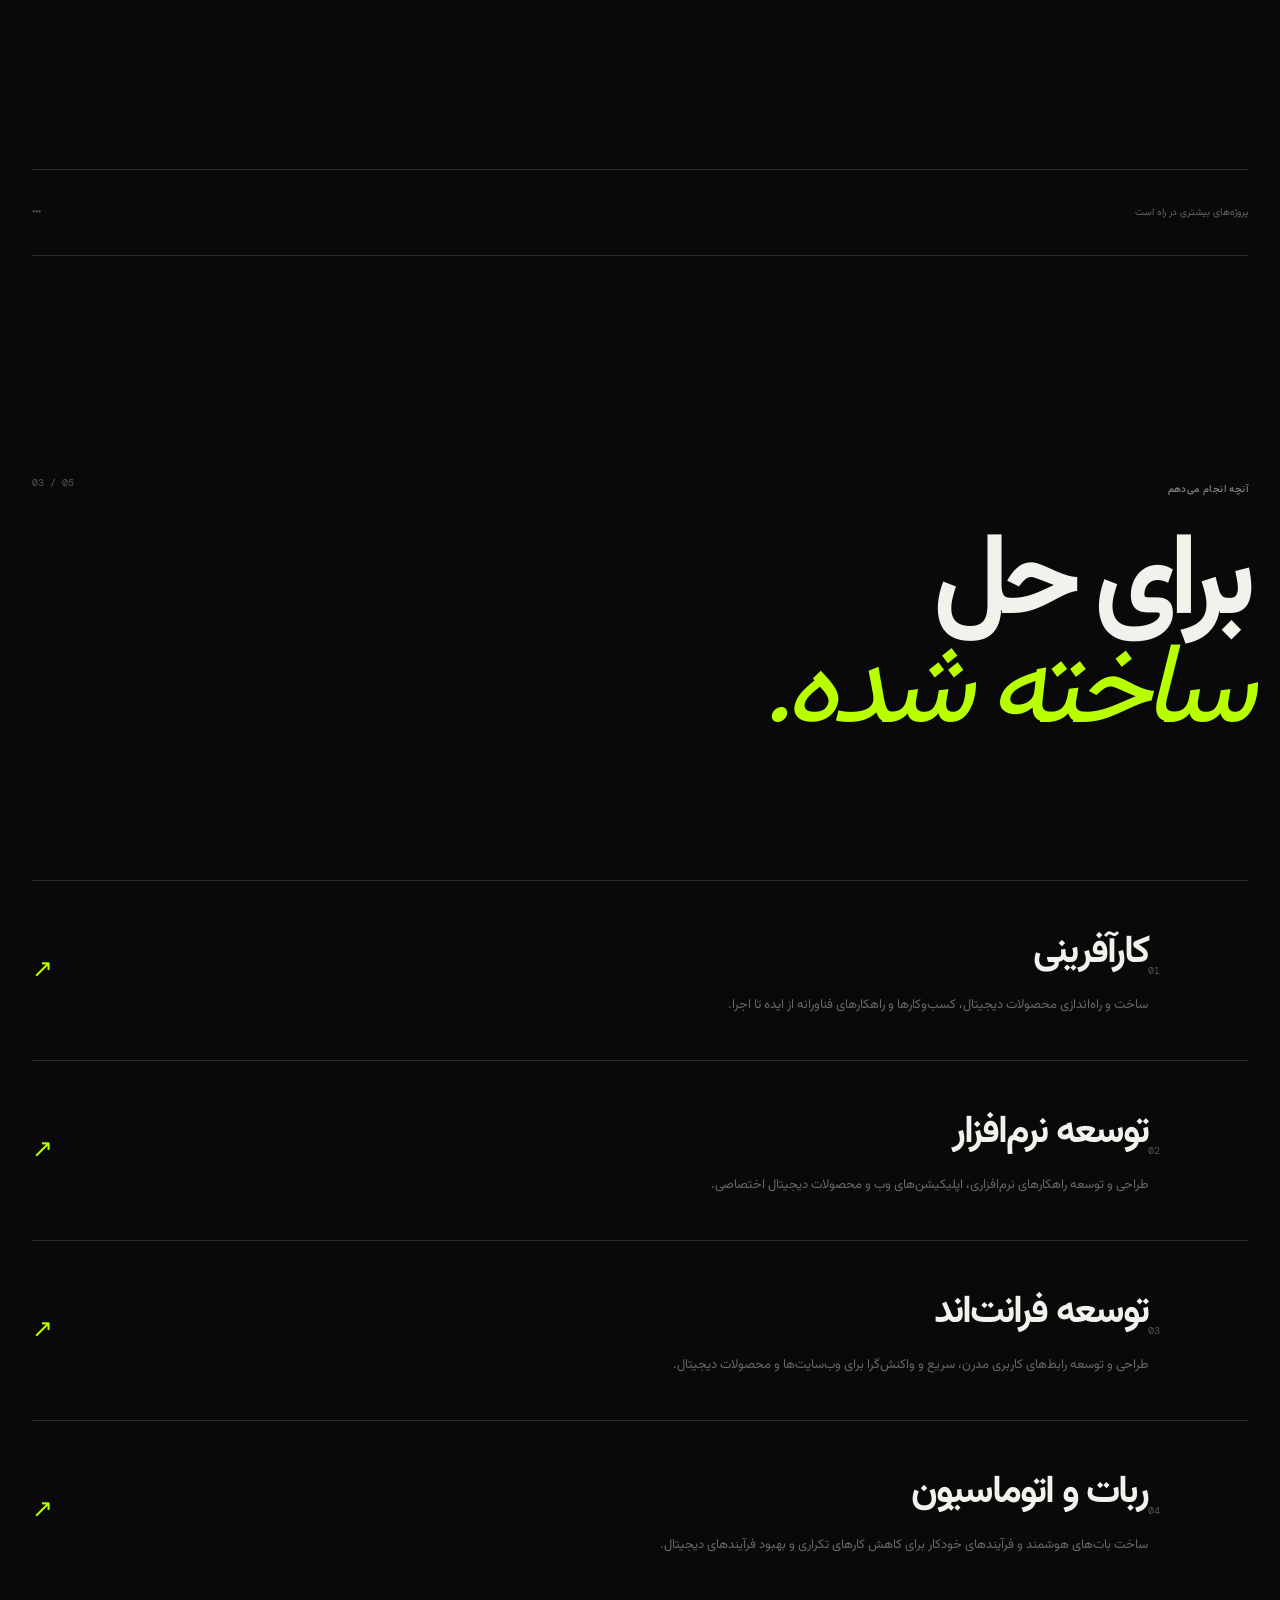
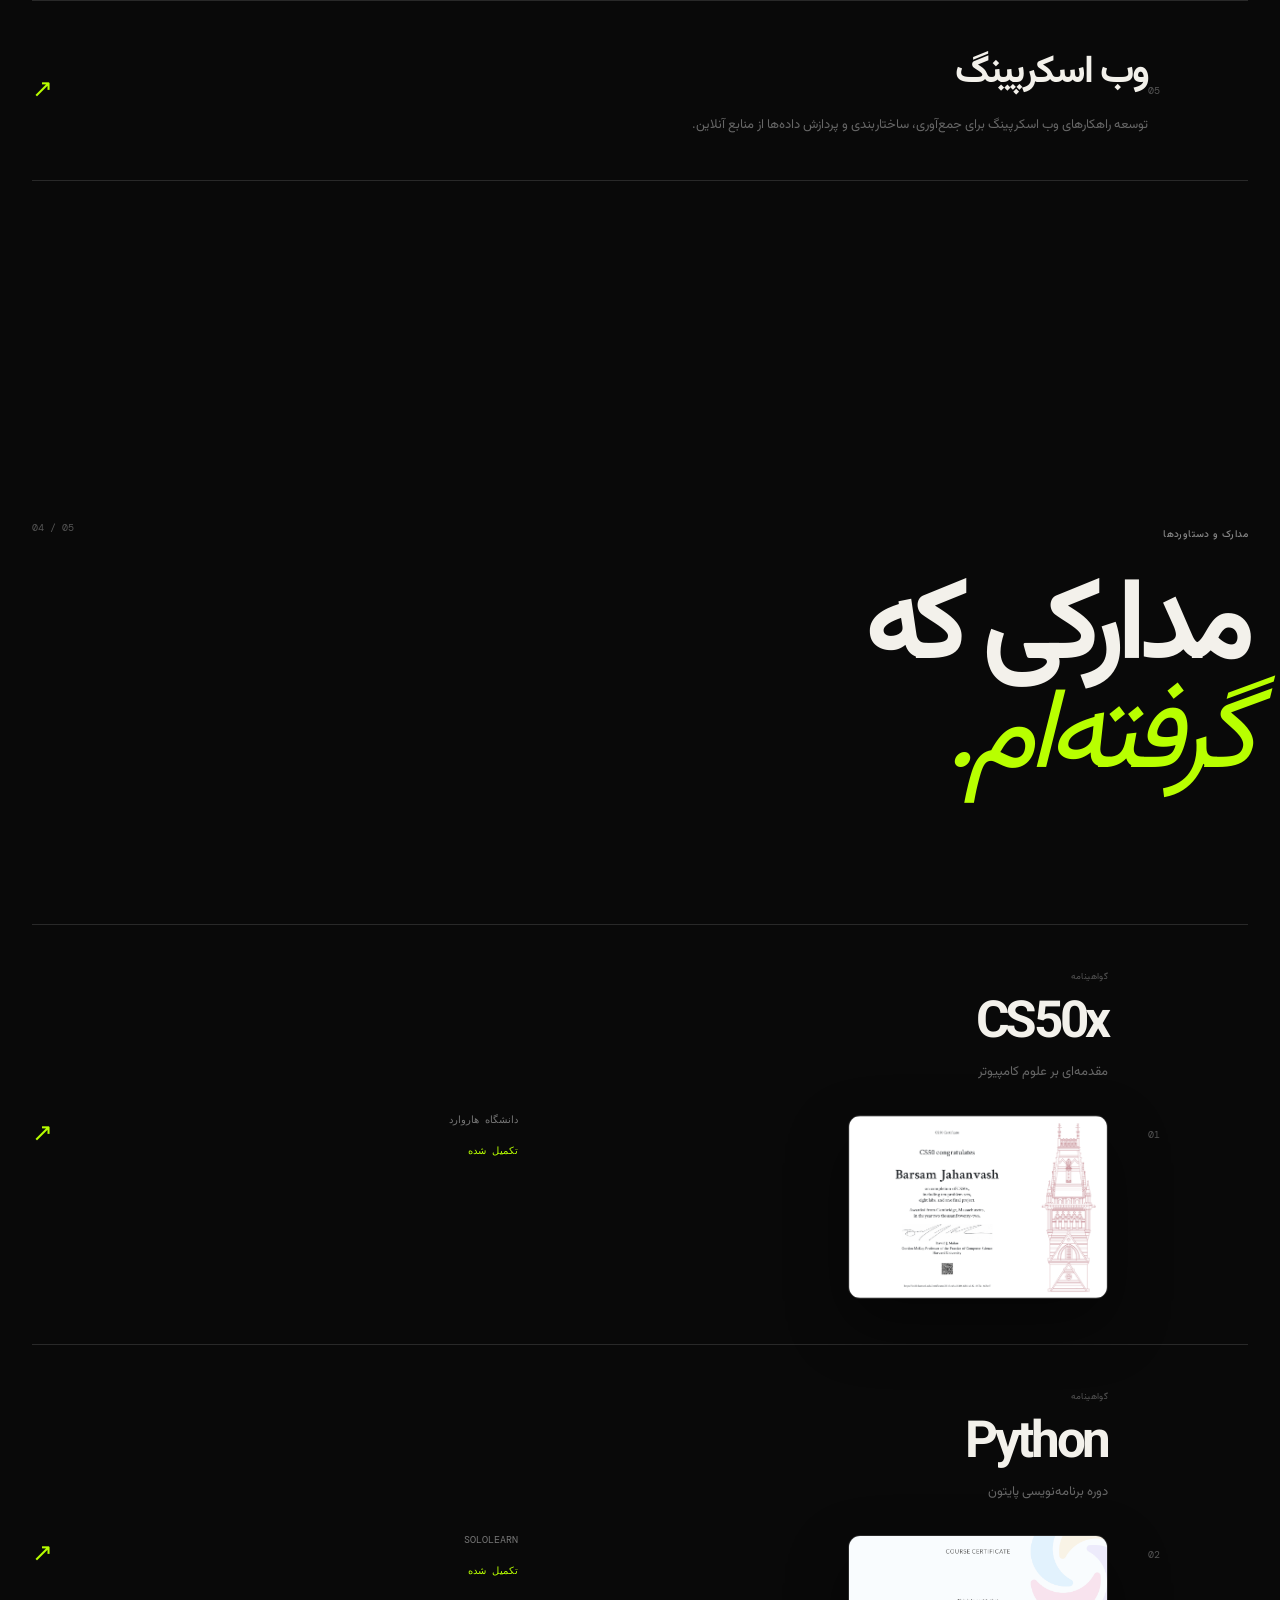
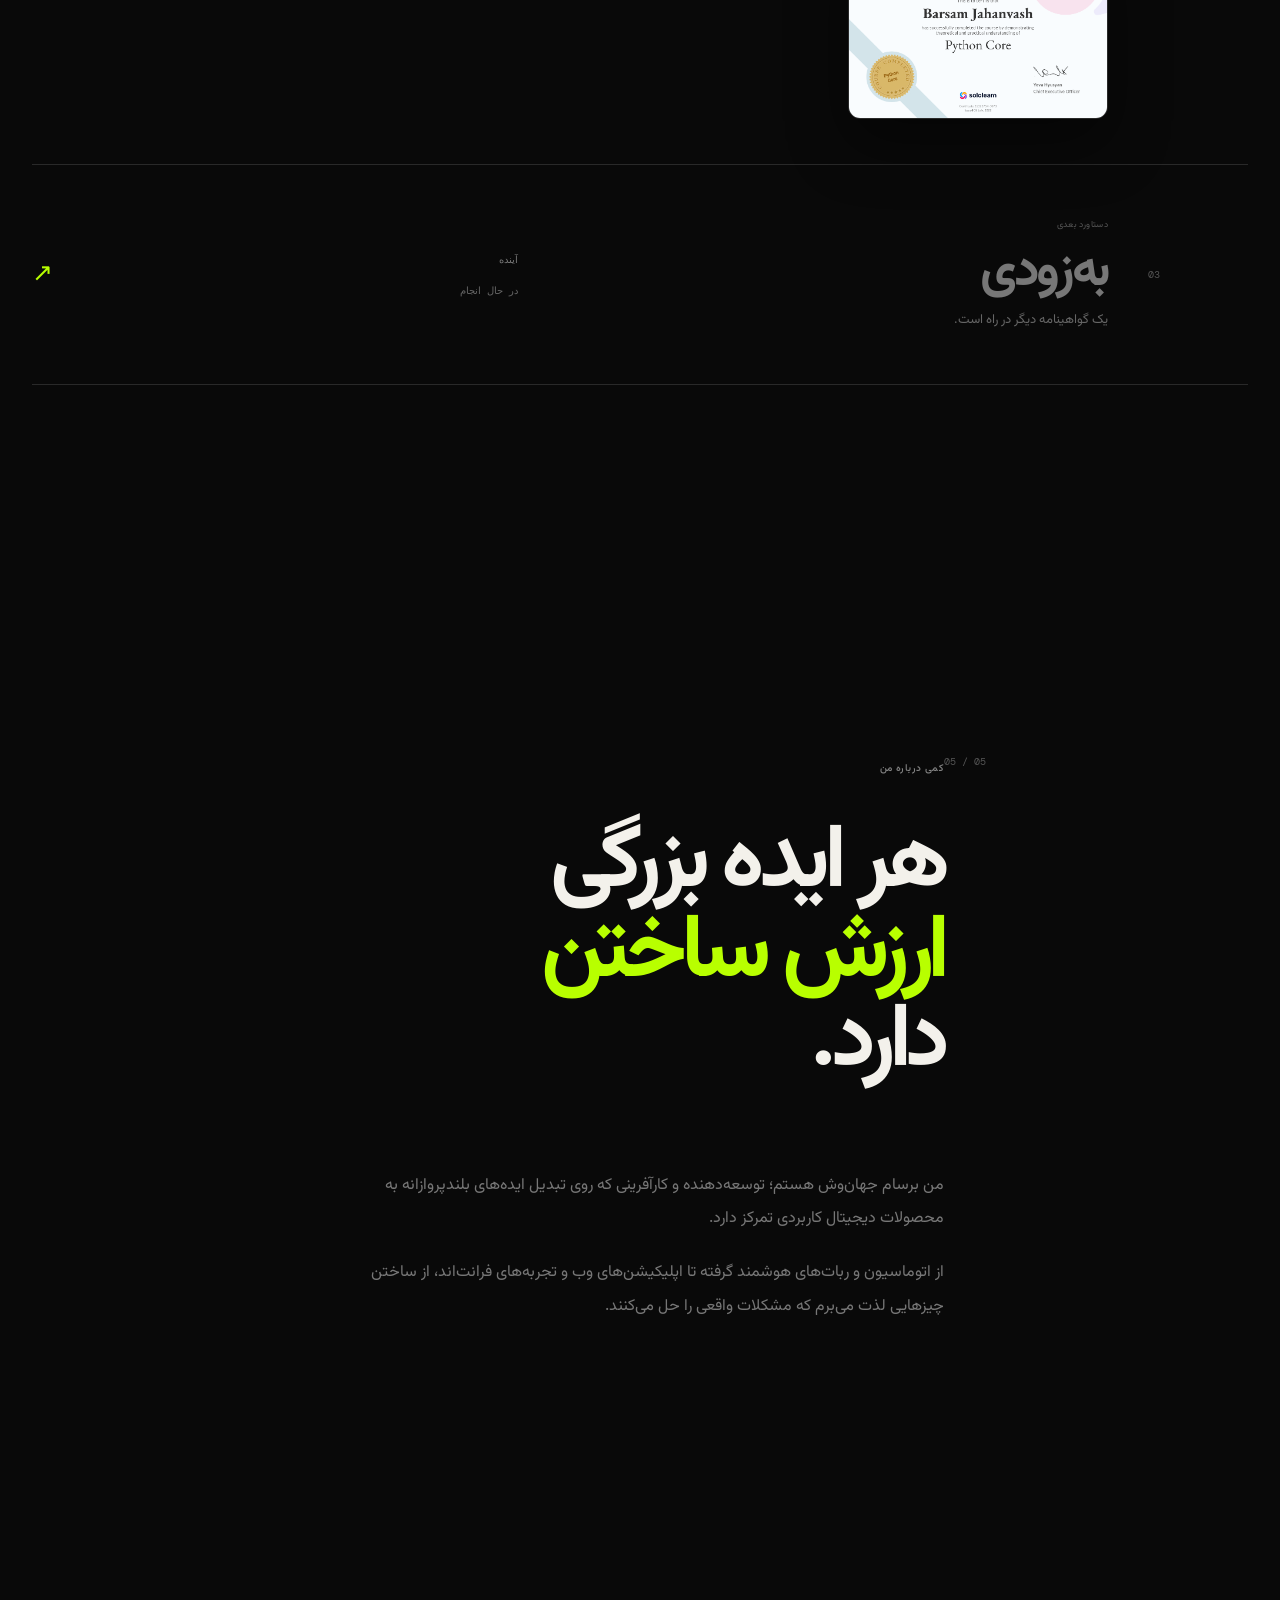
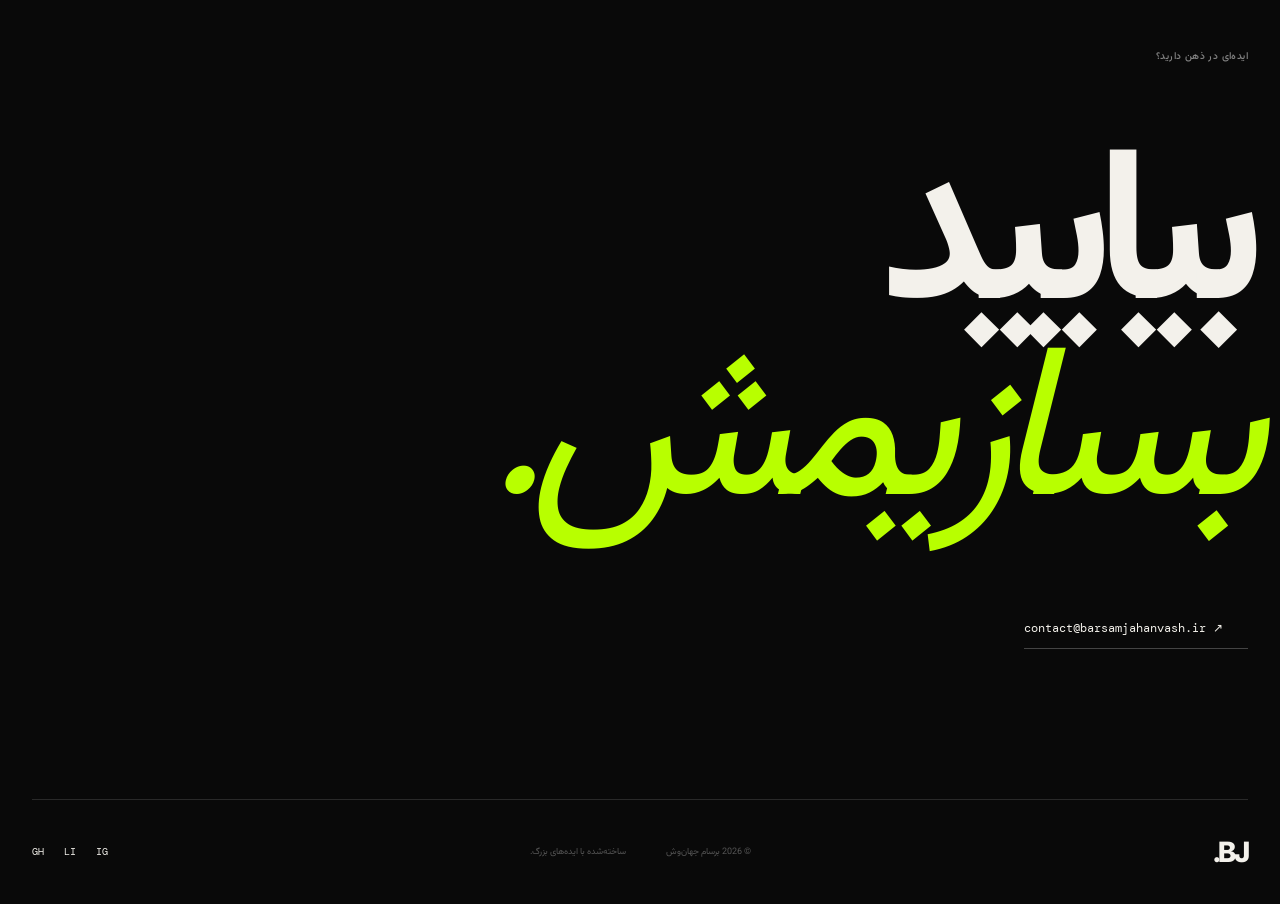
==== commit e64c1bd1: "SEO Changes 4" ====
--- a/fa/index.html
+++ b/fa/index.html
@@ -435,9 +435,7 @@
             </h3>
 
             <p>
-              در FT-Learn روی ساخت محصولات،
-              شکل دادن به ایده‌ها و توسعه کسب‌وکارهای
-              مبتنی بر فناوری کار می‌کنم.
+              ساخت و راه‌اندازی محصولات دیجیتال، کسب‌وکارها و راهکارهای فناورانه از ایده تا اجرا.
             </p>
 
           </div>
@@ -461,9 +459,7 @@
             </h3>
 
             <p>
-              ساخت نرم‌افزارهای قابل اعتماد،
-              سریع و مدرن؛ از منطق پشت محصول
-              تا تجربه کاربری و فرانت‌اند.
+              طراحی و توسعه راهکارهای نرم‌افزاری، اپلیکیشن‌های وب و محصولات دیجیتال اختصاصی.
             </p>
 
           </div>
@@ -487,9 +483,7 @@
             </h3>
 
             <p>
-              طراحی و پیاده‌سازی رابط‌های کاربری
-              مدرن، سریع و واکنش‌گرا با تمرکز
-              روی تجربه کاربری.
+              طراحی و توسعه رابط‌های کاربری مدرن، سریع و واکنش‌گرا برای وب‌سایت‌ها و محصولات دیجیتال.
             </p>
 
           </div>
@@ -513,9 +507,7 @@
             </h3>
 
             <p>
-              طراحی ربات‌ها و سیستم‌های خودکاری
-              که کارهای تکراری را حذف می‌کنند
-              و فرآیندها را هوشمندتر می‌سازند.
+              ساخت بات‌های هوشمند و فرآیندهای خودکار برای کاهش کارهای تکراری و بهبود فرآیندهای دیجیتال.
             </p>
 
           </div>
@@ -539,9 +531,7 @@
             </h3>
 
             <p>
-              استخراج و پردازش داده‌های وب
-              و تبدیل آن‌ها به اطلاعات و
-              سیستم‌های قابل استفاده.
+              توسعه راهکارهای وب اسکرپینگ برای جمع‌آوری، ساختاربندی و پردازش داده‌ها از منابع آنلاین.
             </p>
 
           </div>
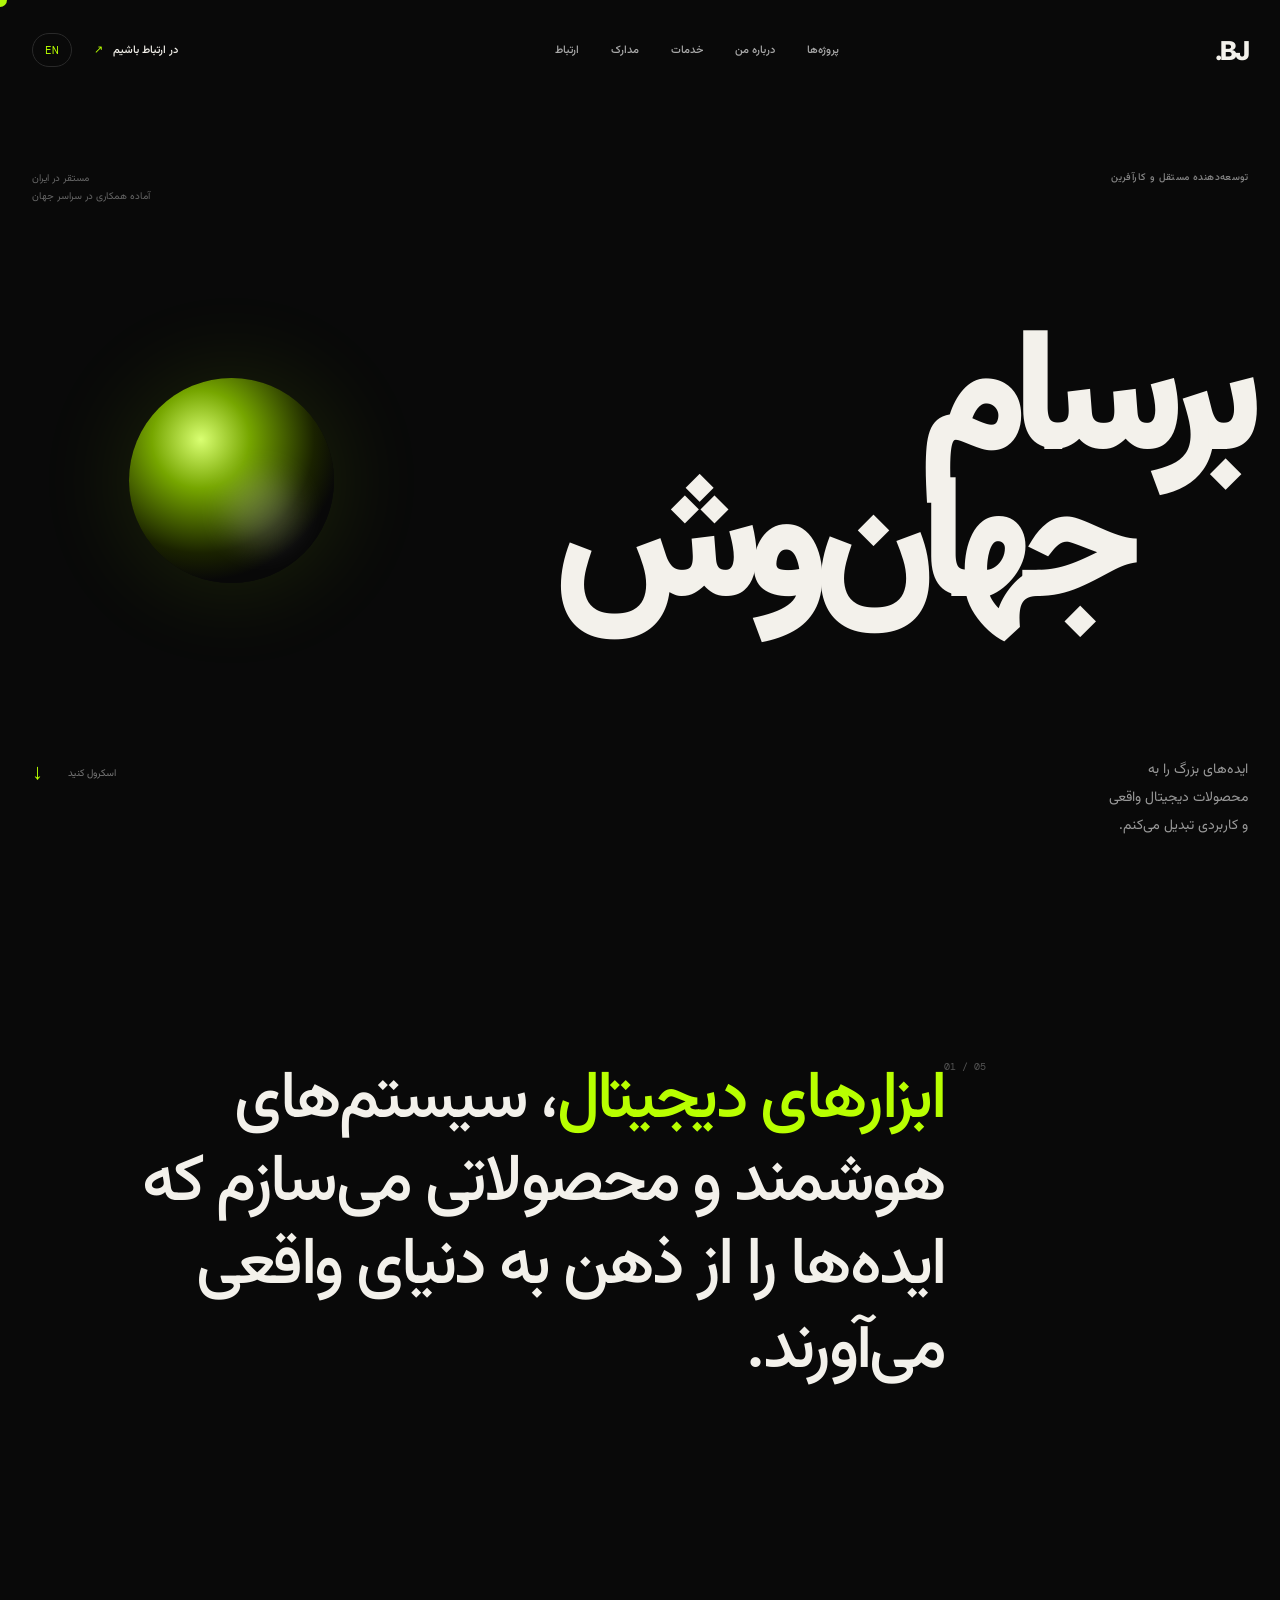
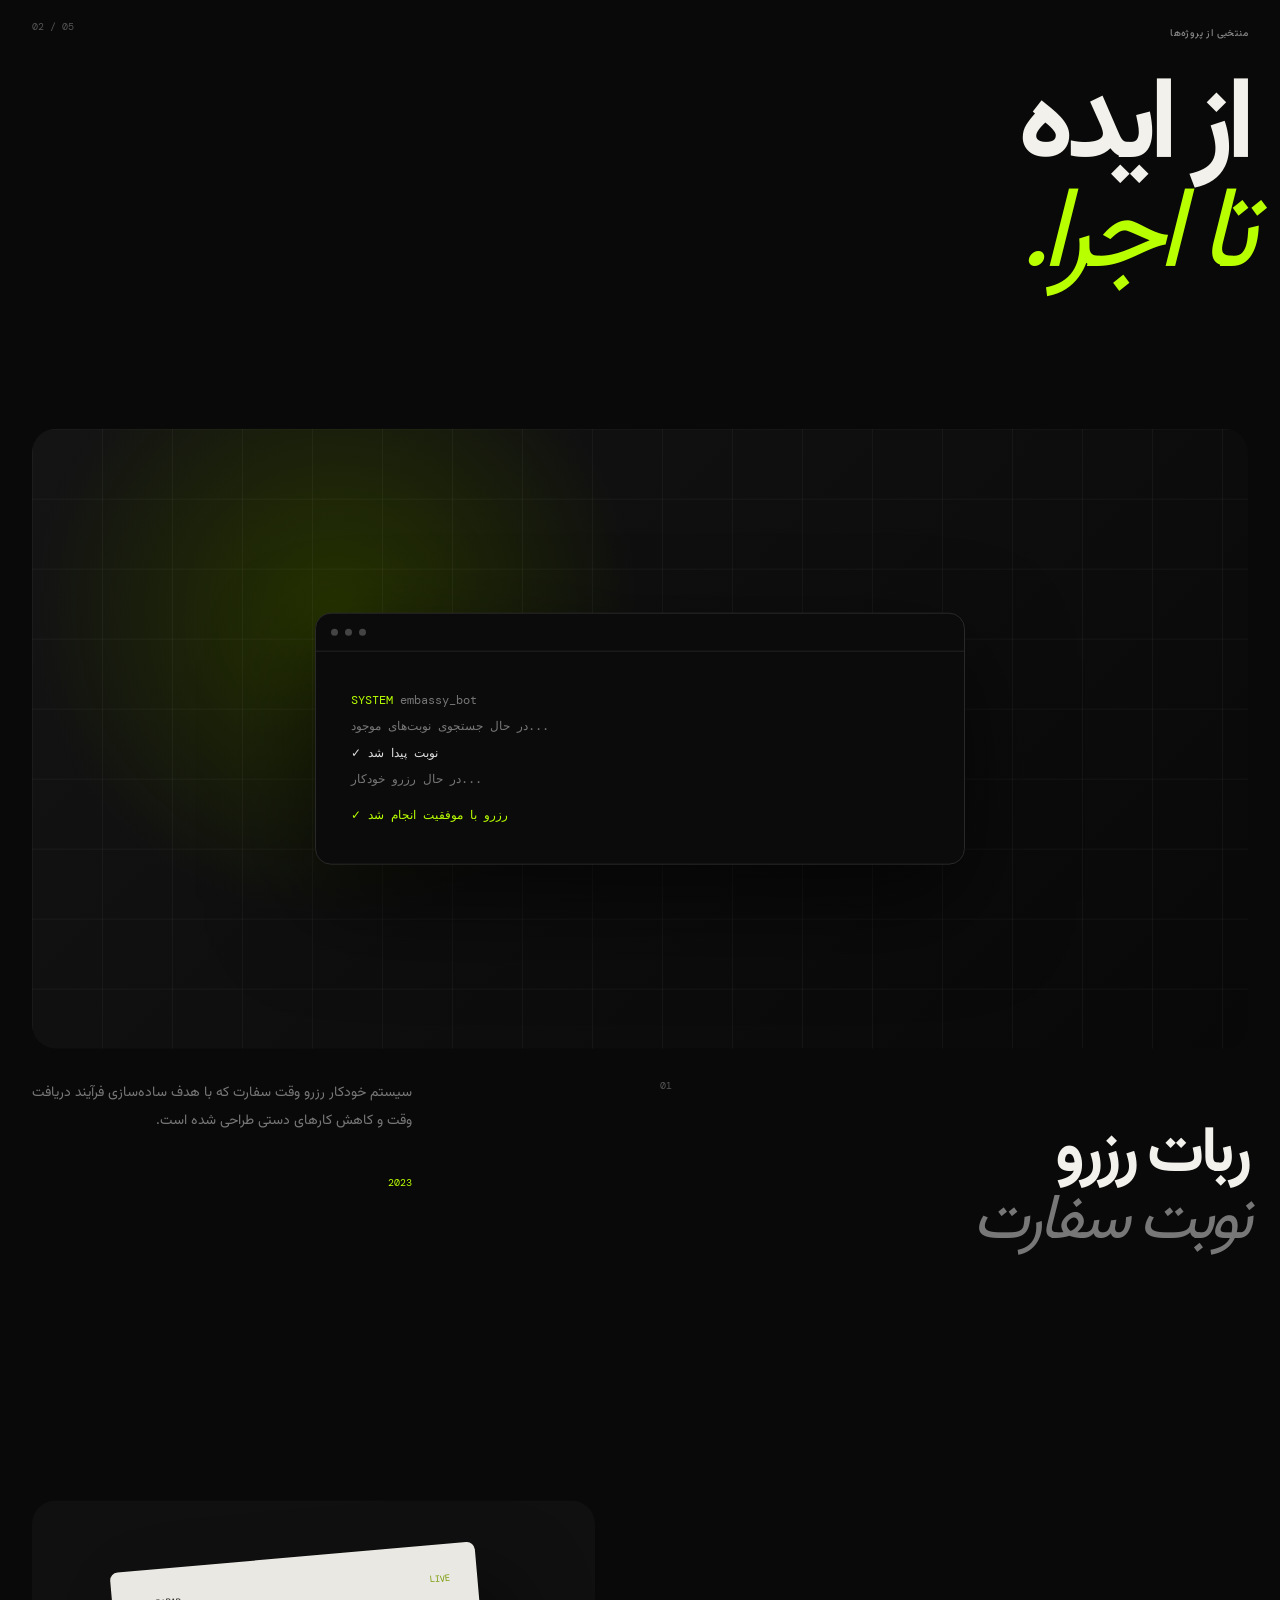
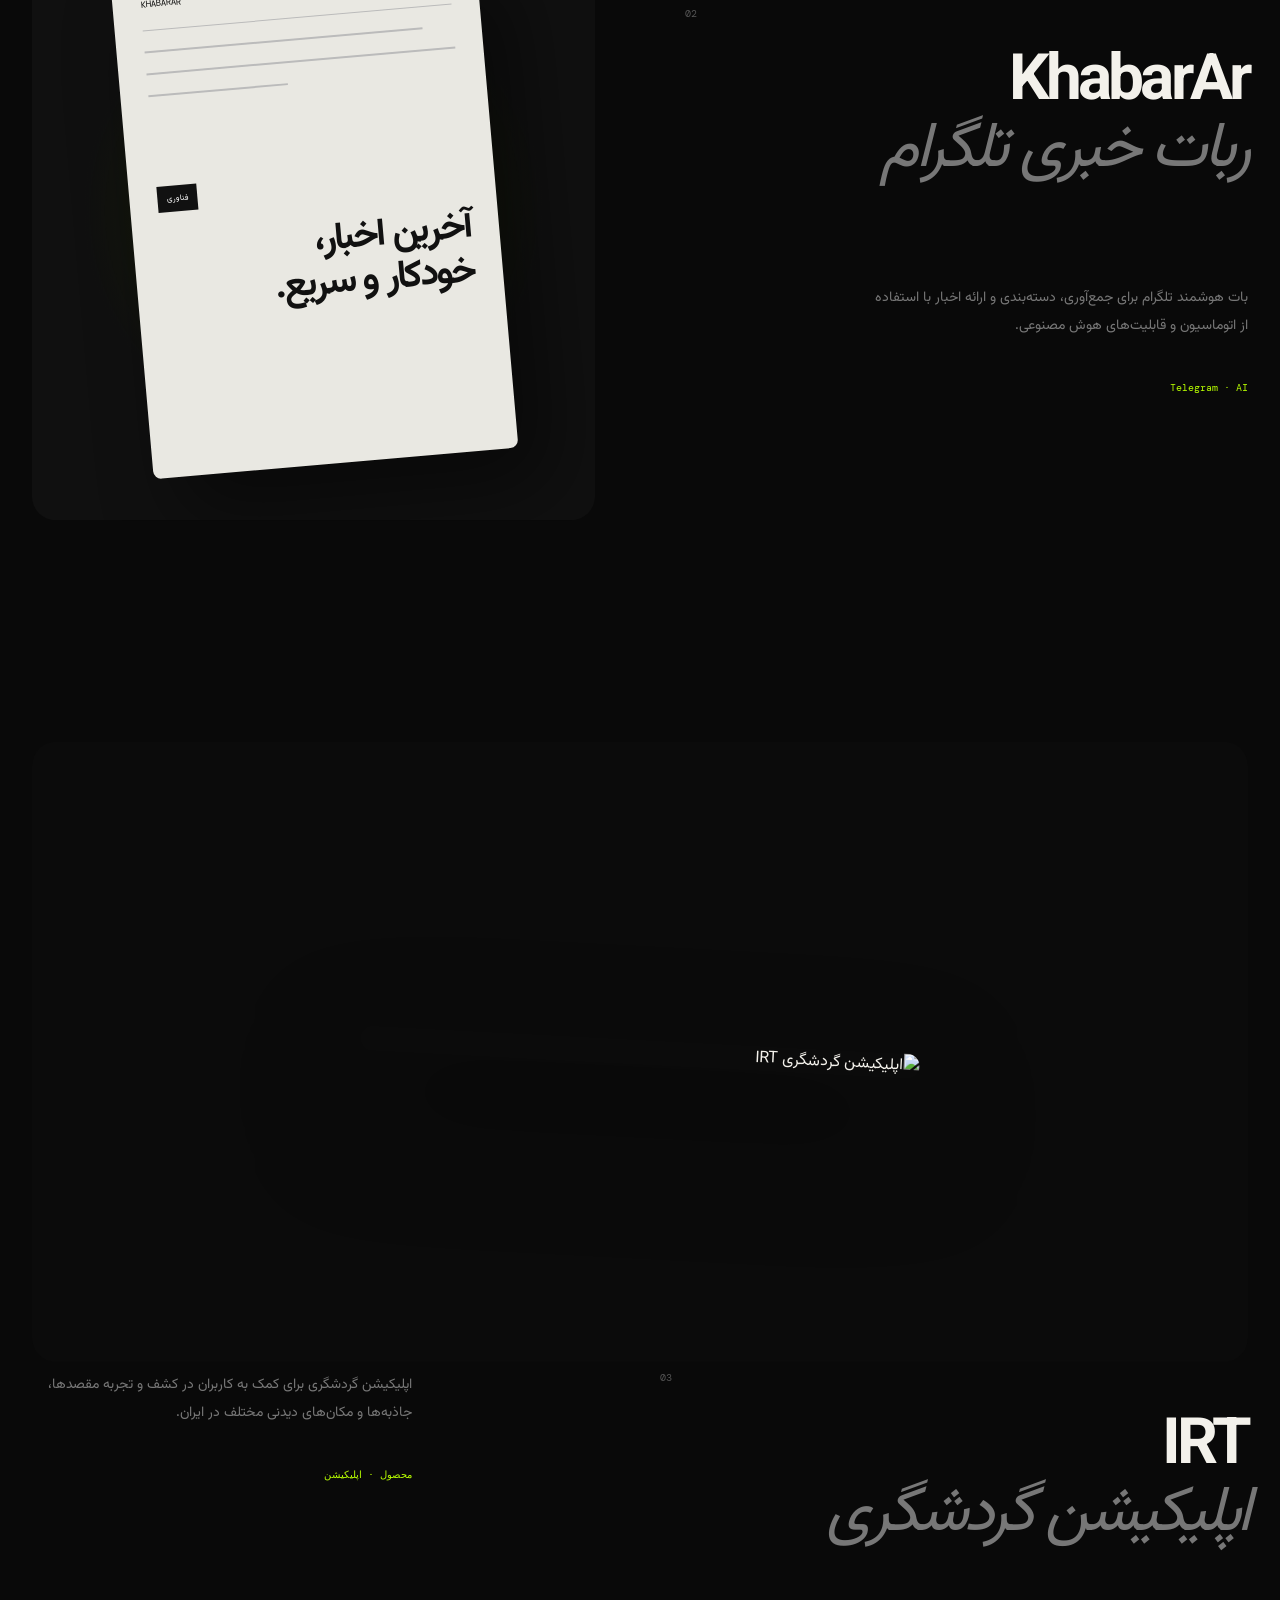
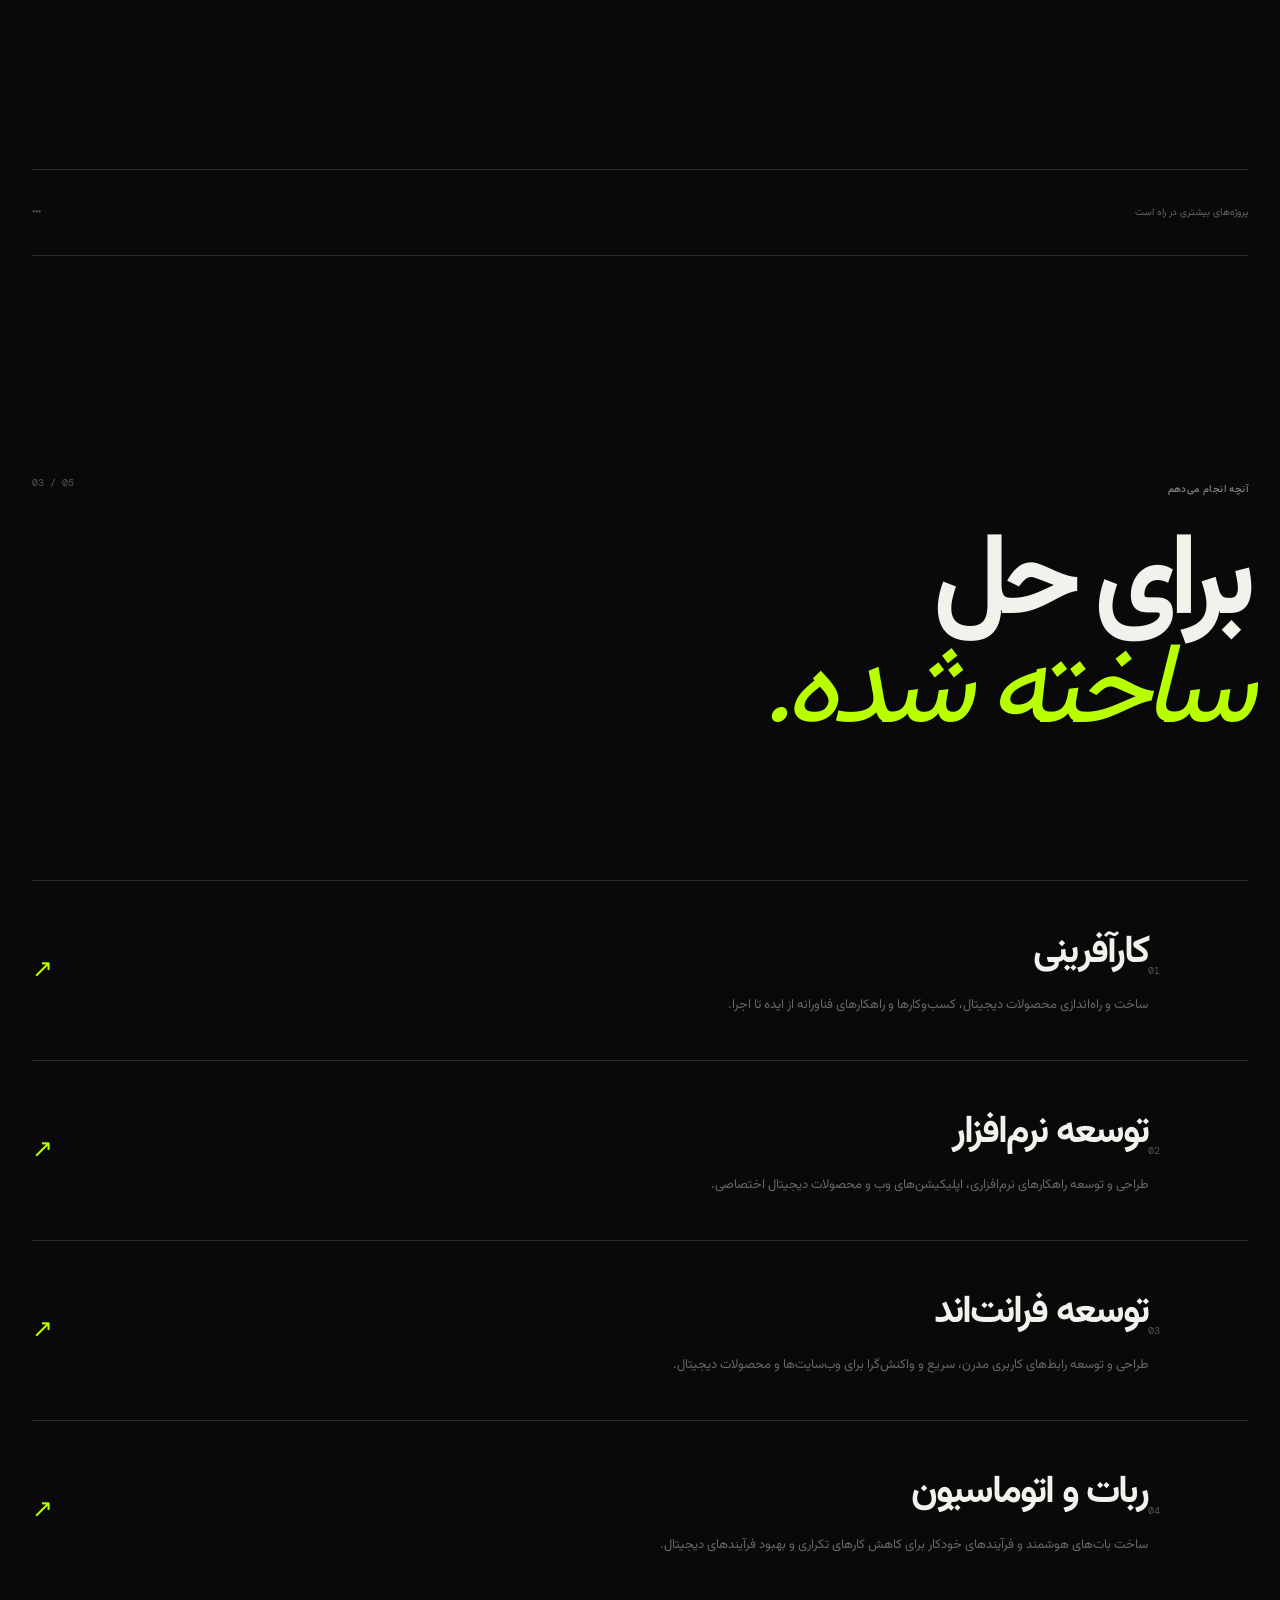
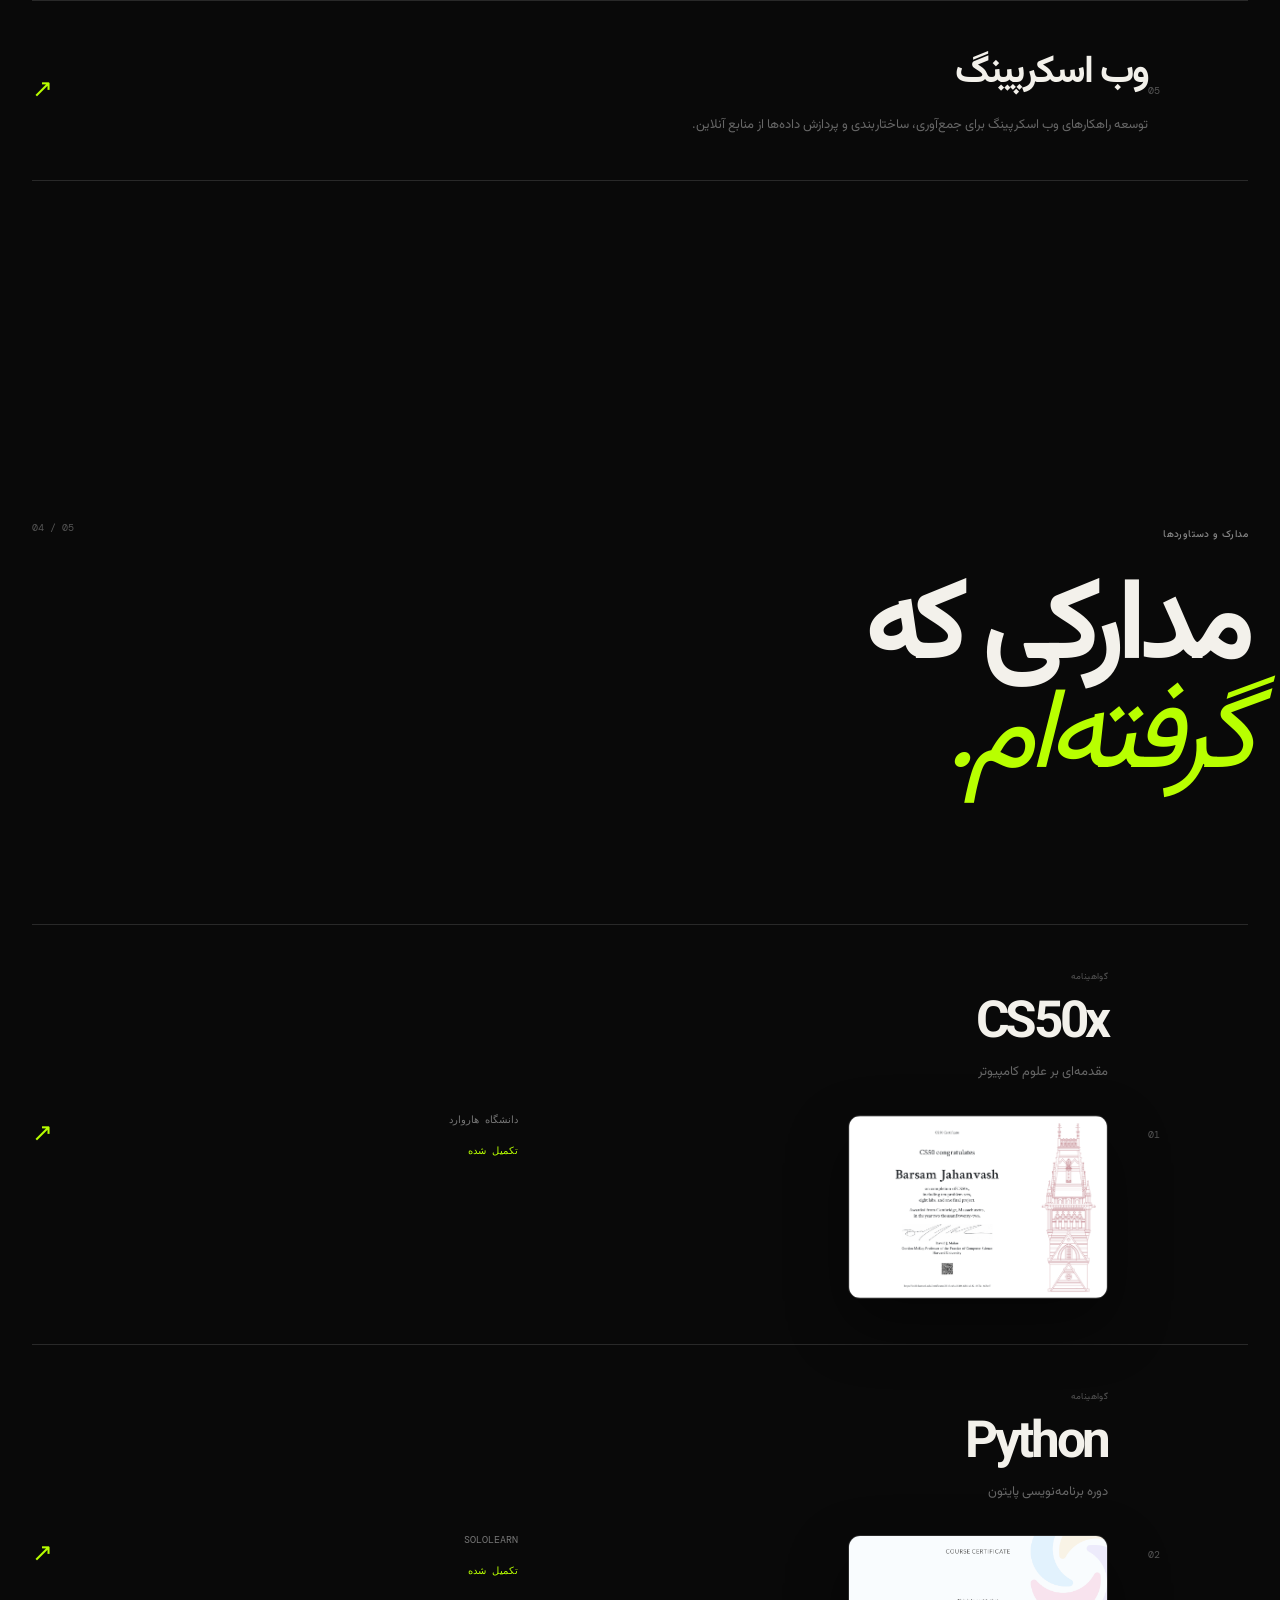
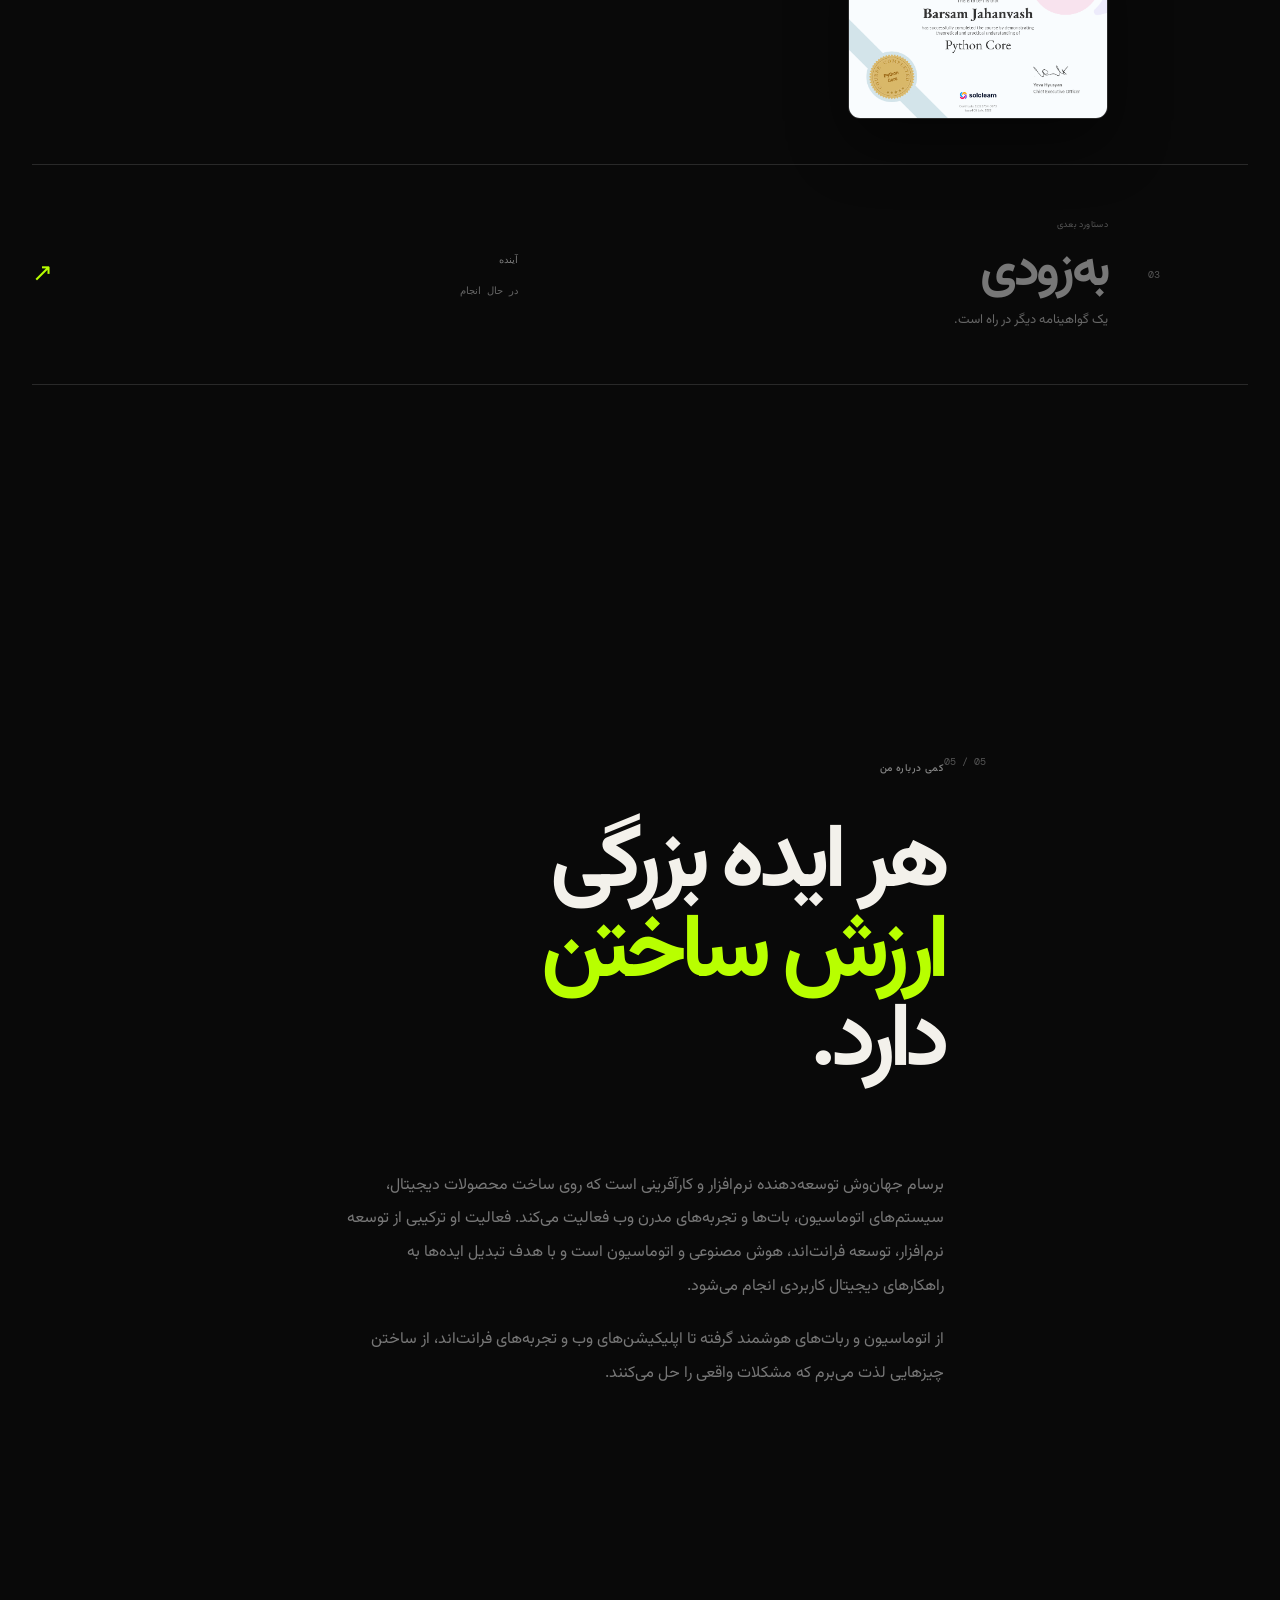
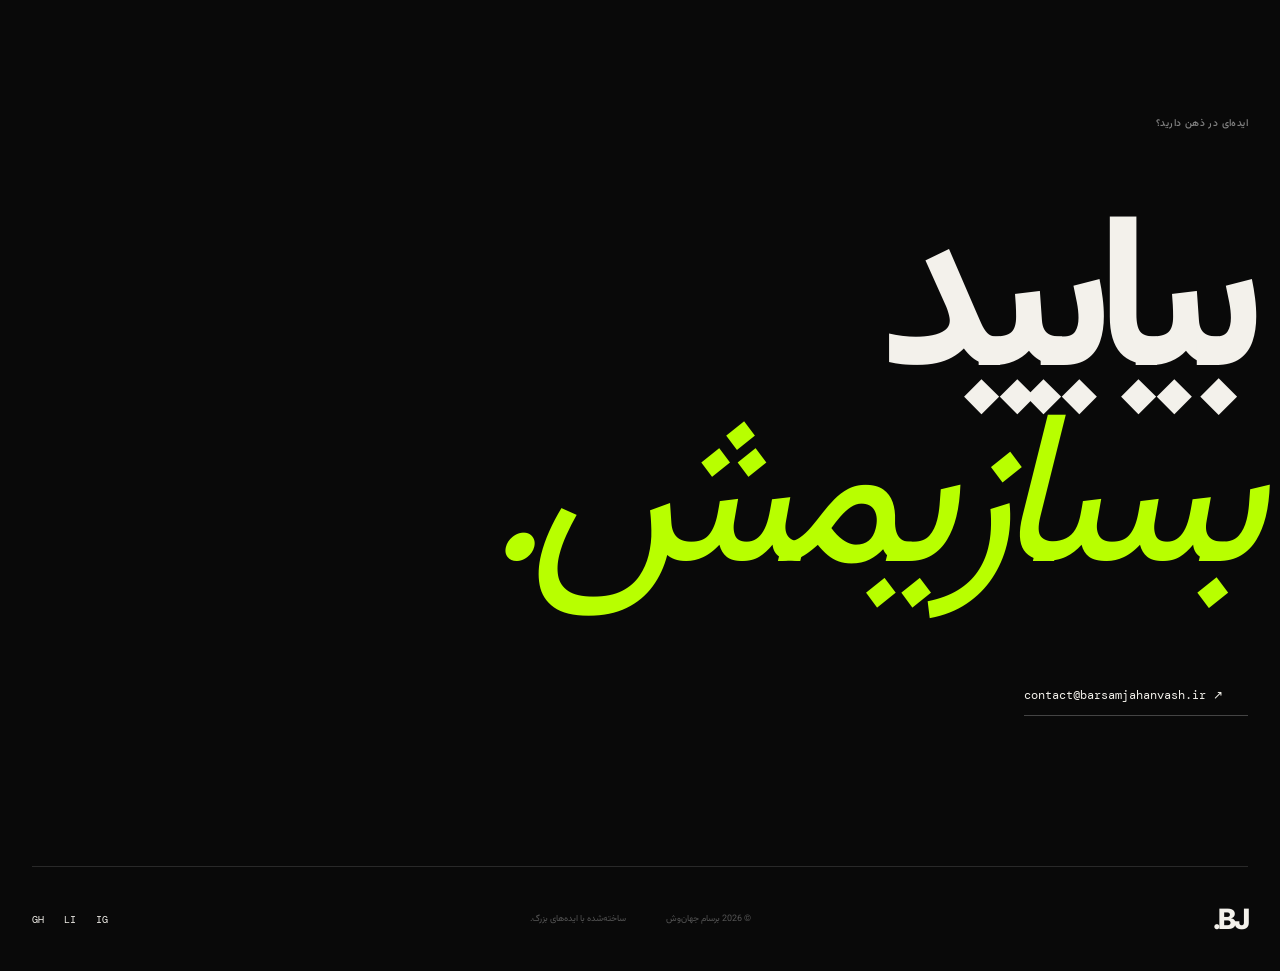
==== commit 5c342198: "SEO Changes 5" ====
--- a/fa/index.html
+++ b/fa/index.html
@@ -726,9 +726,7 @@
         </h2>
 
         <p>
-          من برسام جهان‌وش هستم؛ توسعه‌دهنده و
-          کارآفرینی که روی تبدیل ایده‌های بلندپروازانه
-          به محصولات دیجیتال کاربردی تمرکز دارد.
+          برسام جهان‌وش توسعه‌دهنده نرم‌افزار و کارآفرینی است که روی ساخت محصولات دیجیتال، سیستم‌های اتوماسیون، بات‌ها و تجربه‌های مدرن وب فعالیت می‌کند. فعالیت او ترکیبی از توسعه نرم‌افزار، توسعه فرانت‌اند، هوش مصنوعی و اتوماسیون است و با هدف تبدیل ایده‌ها به راهکارهای دیجیتال کاربردی انجام می‌شود.
         </p>
 
         <p>
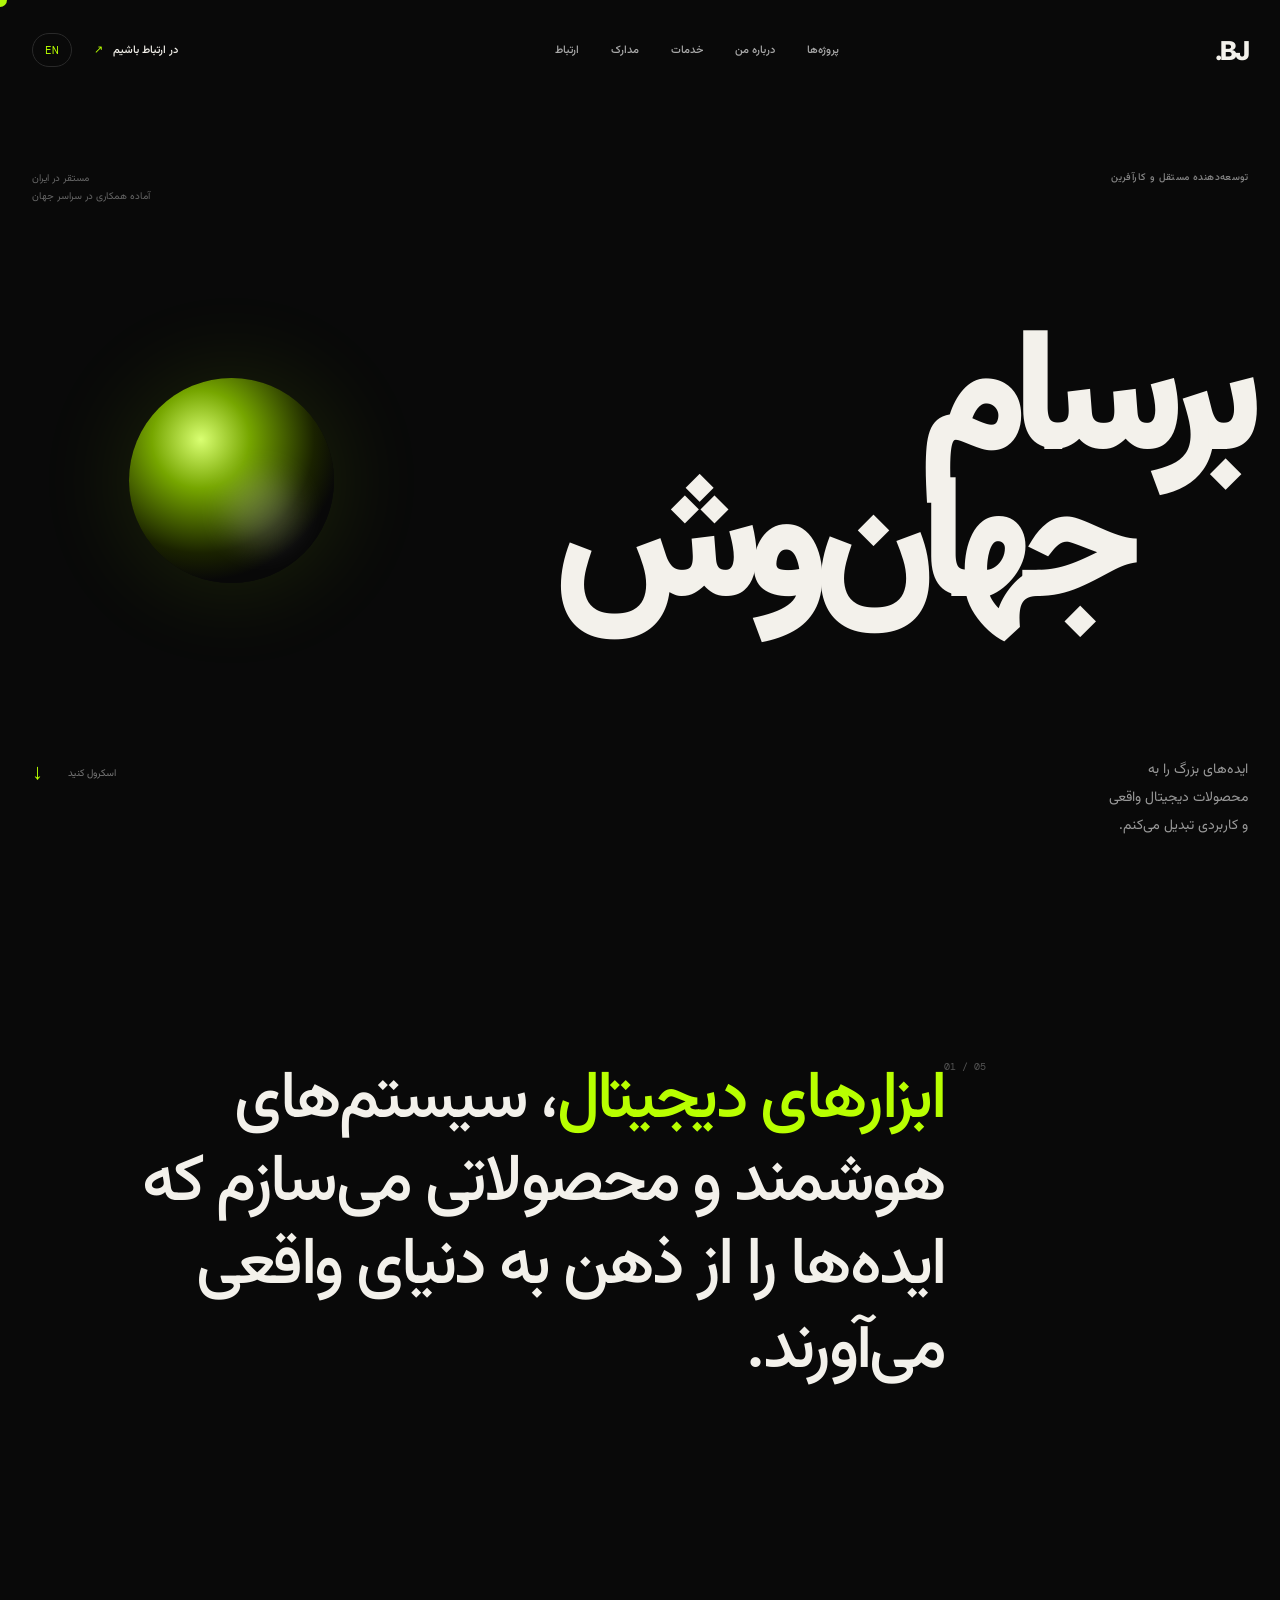
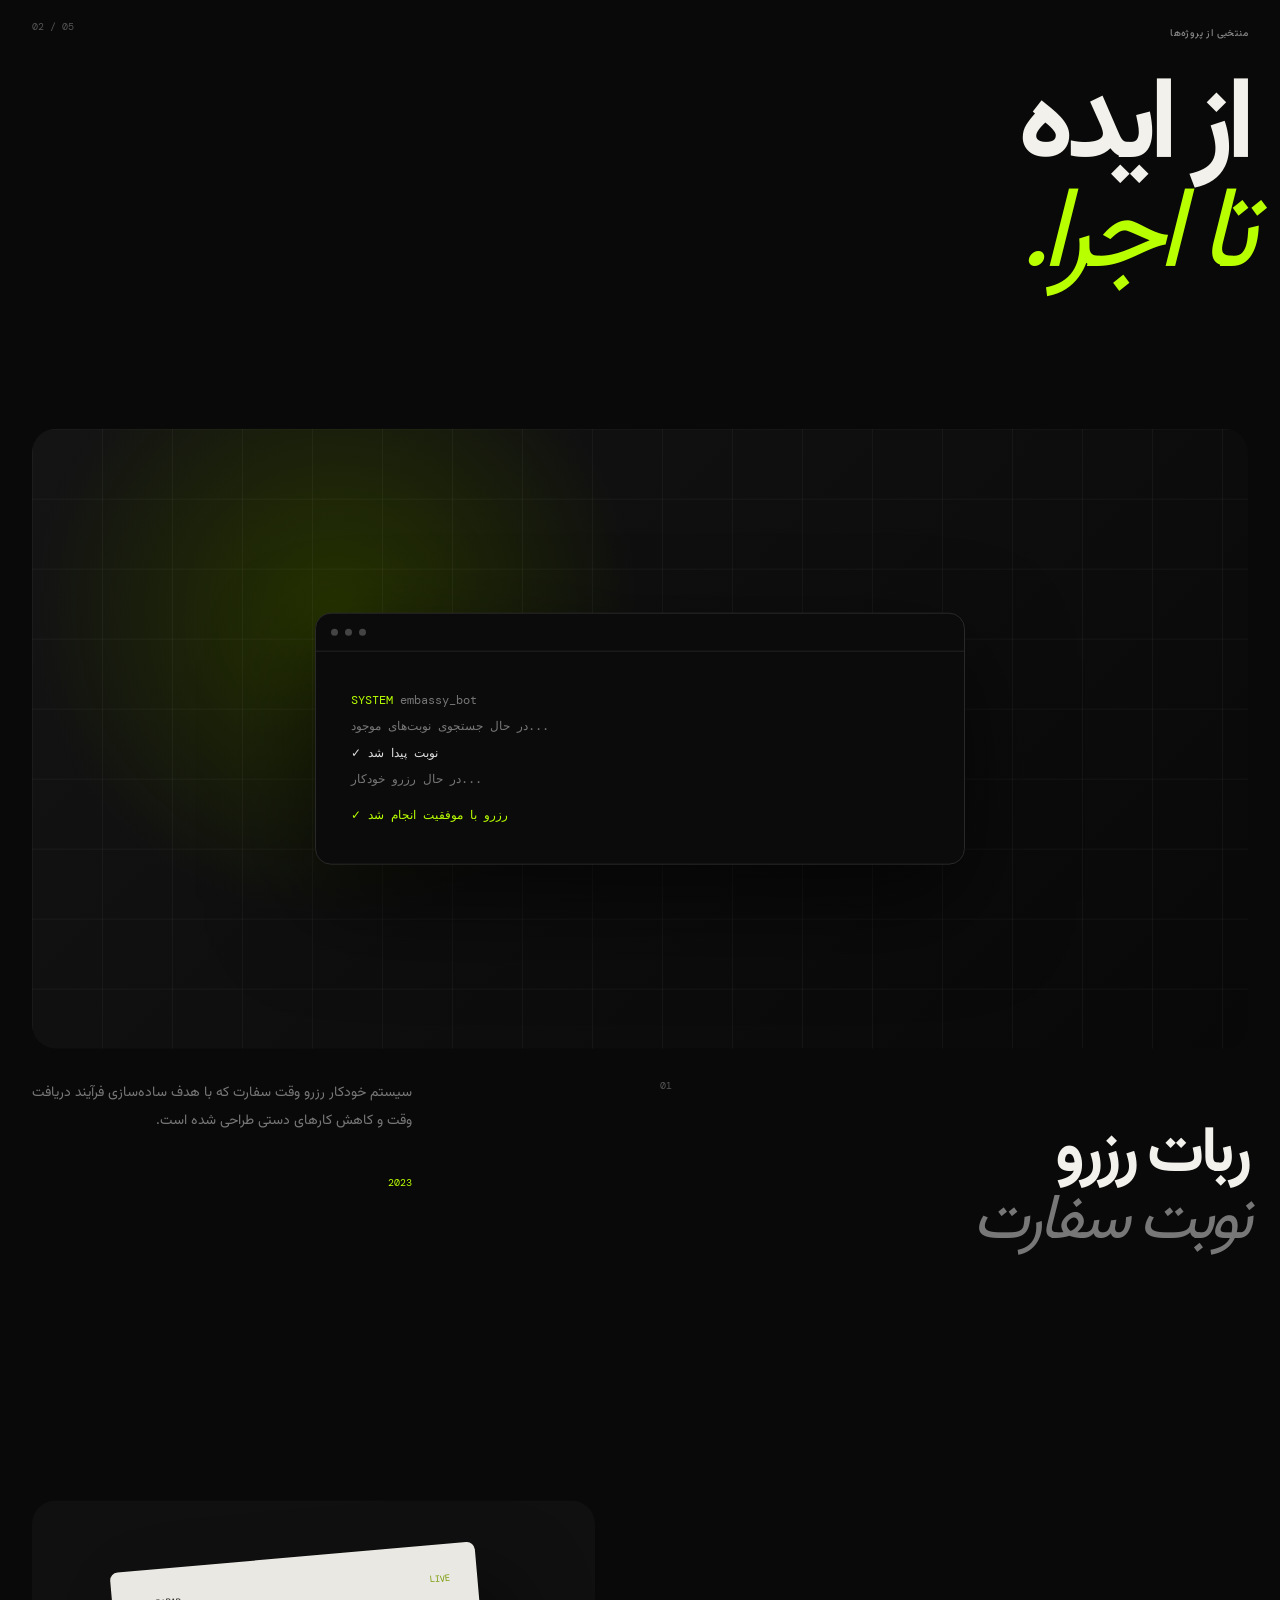
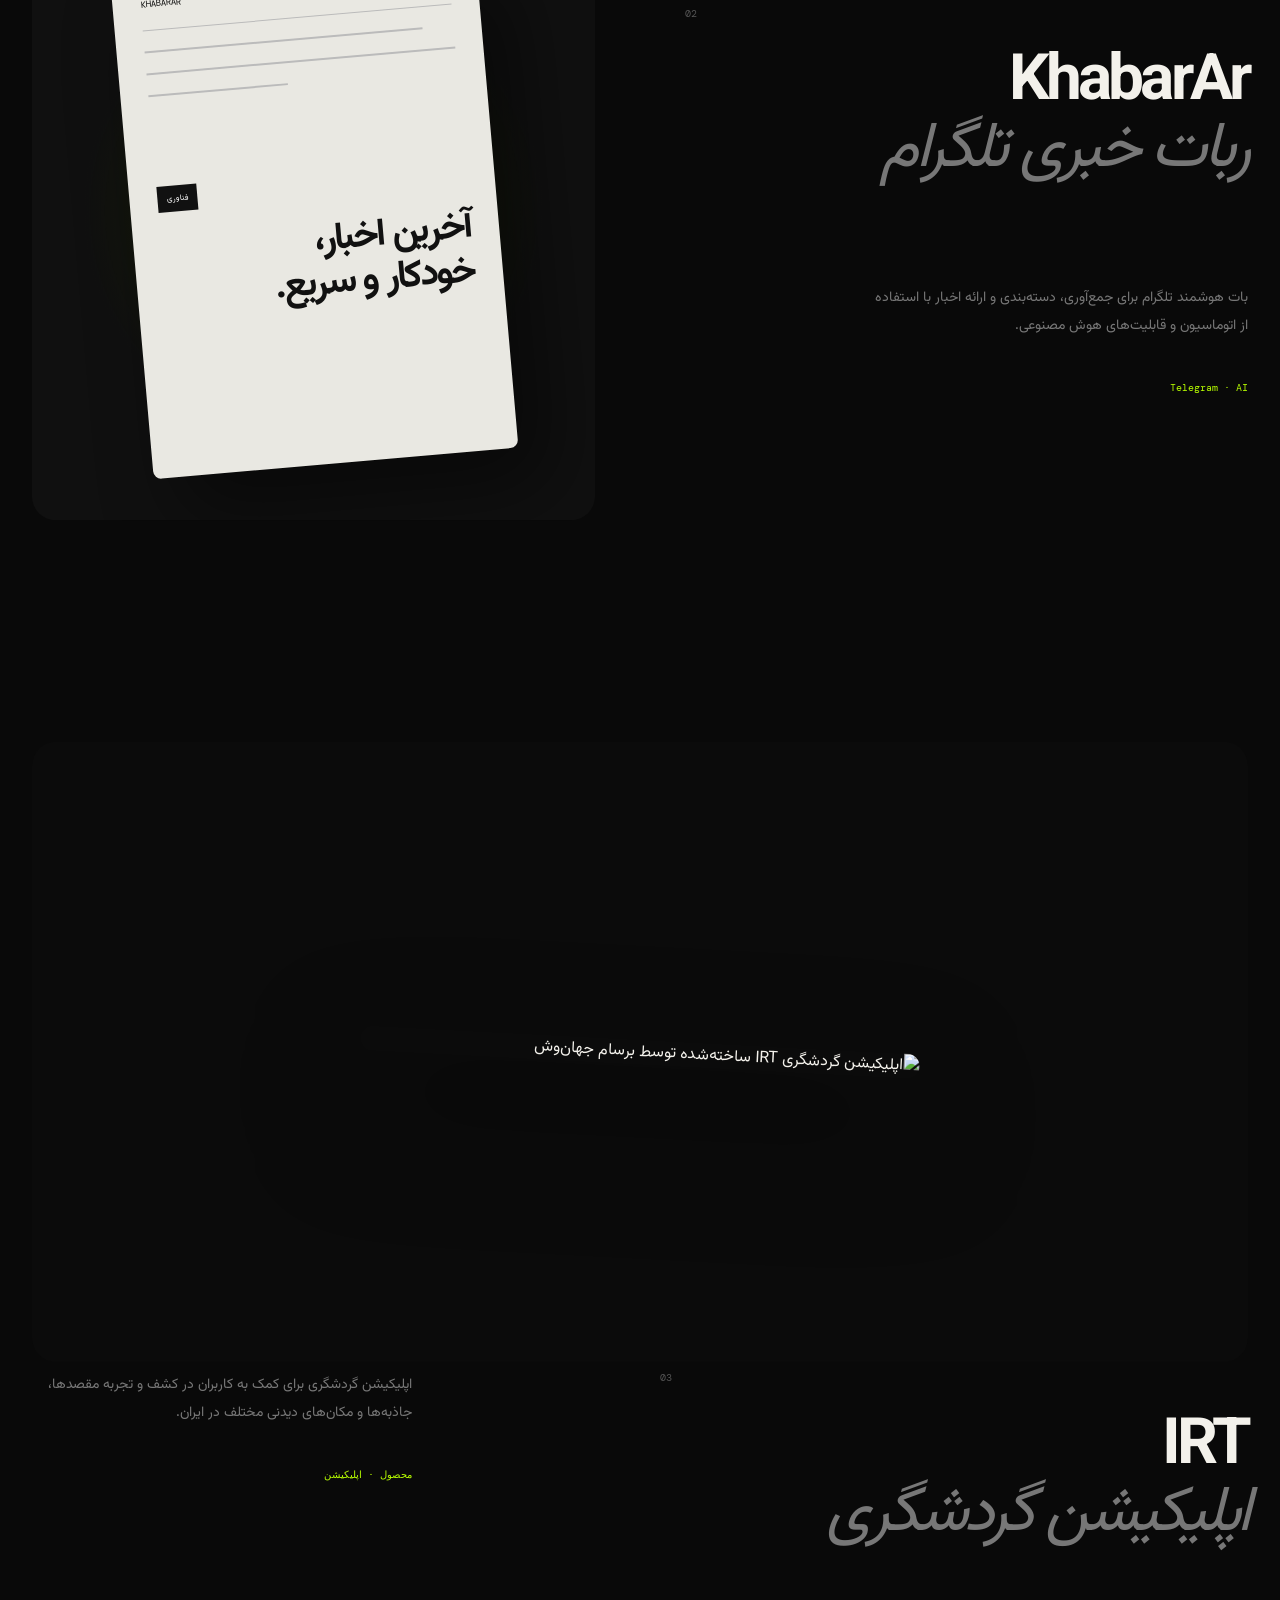
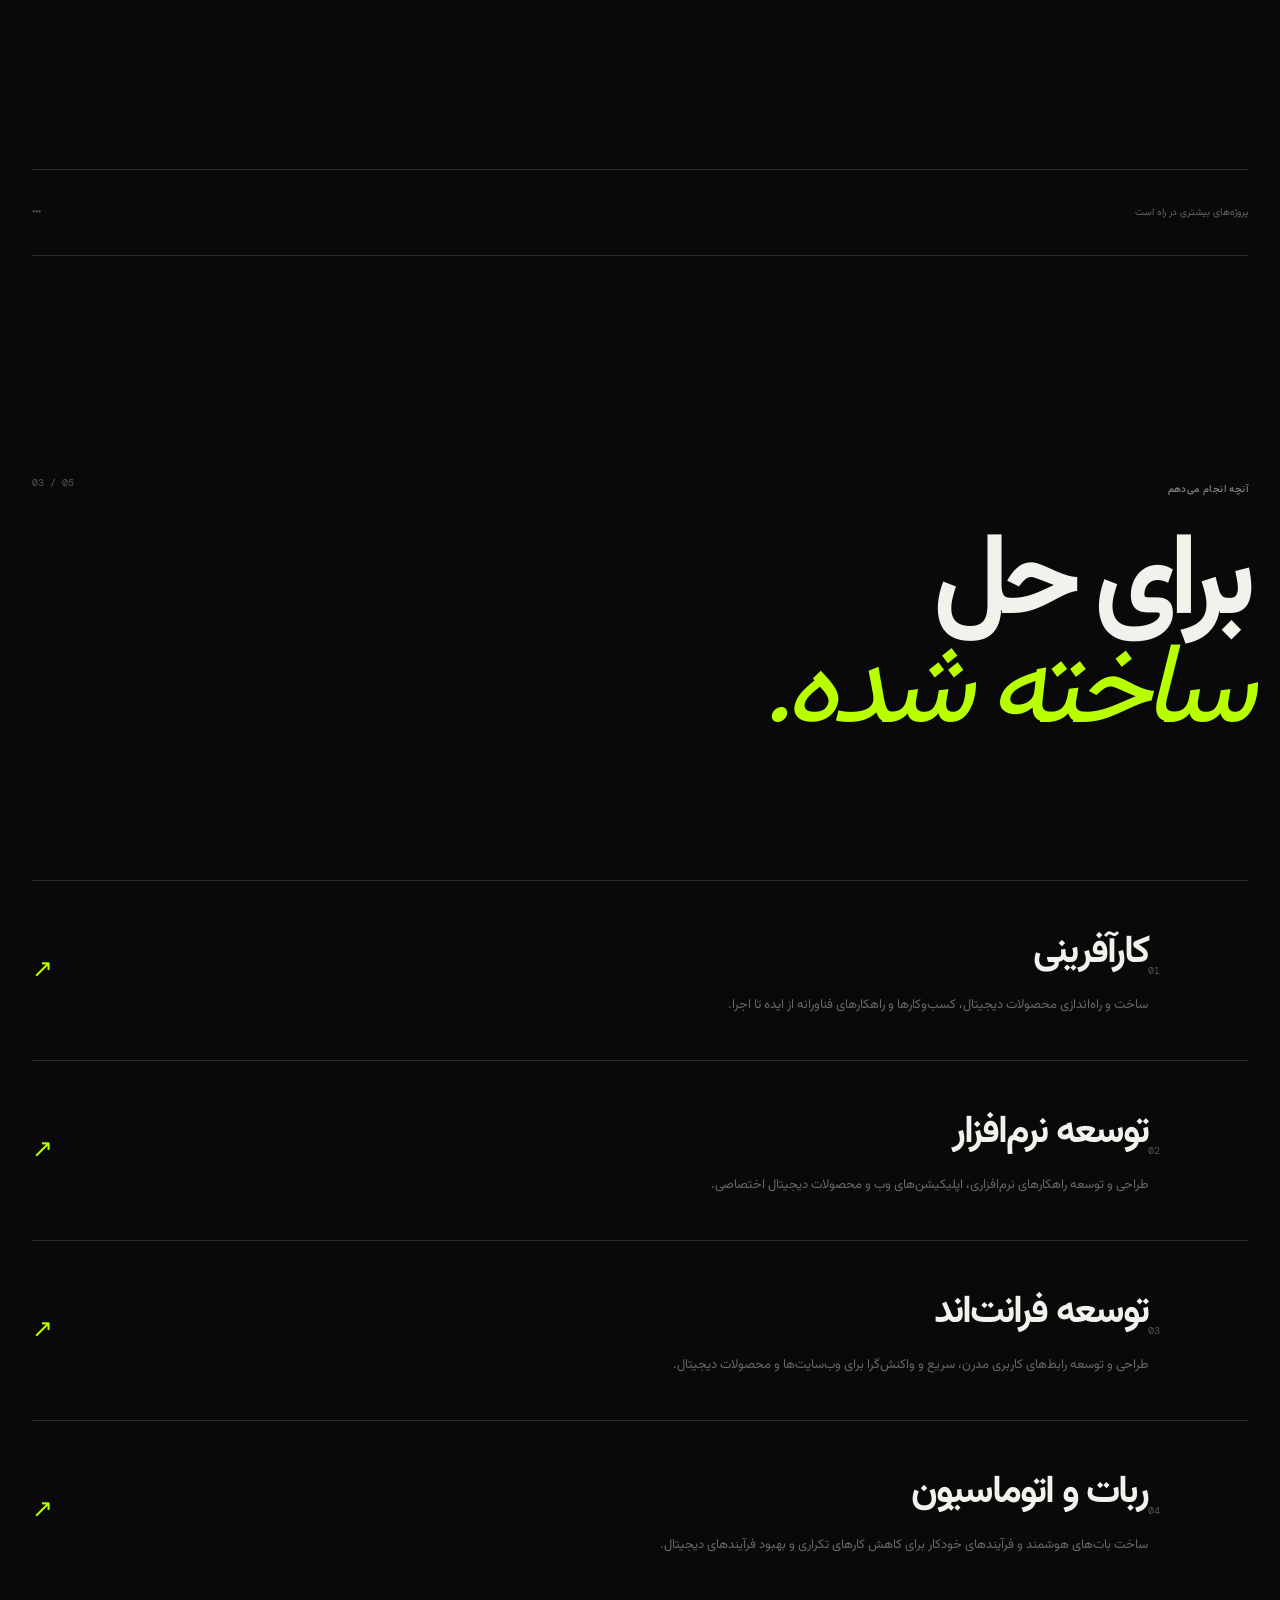
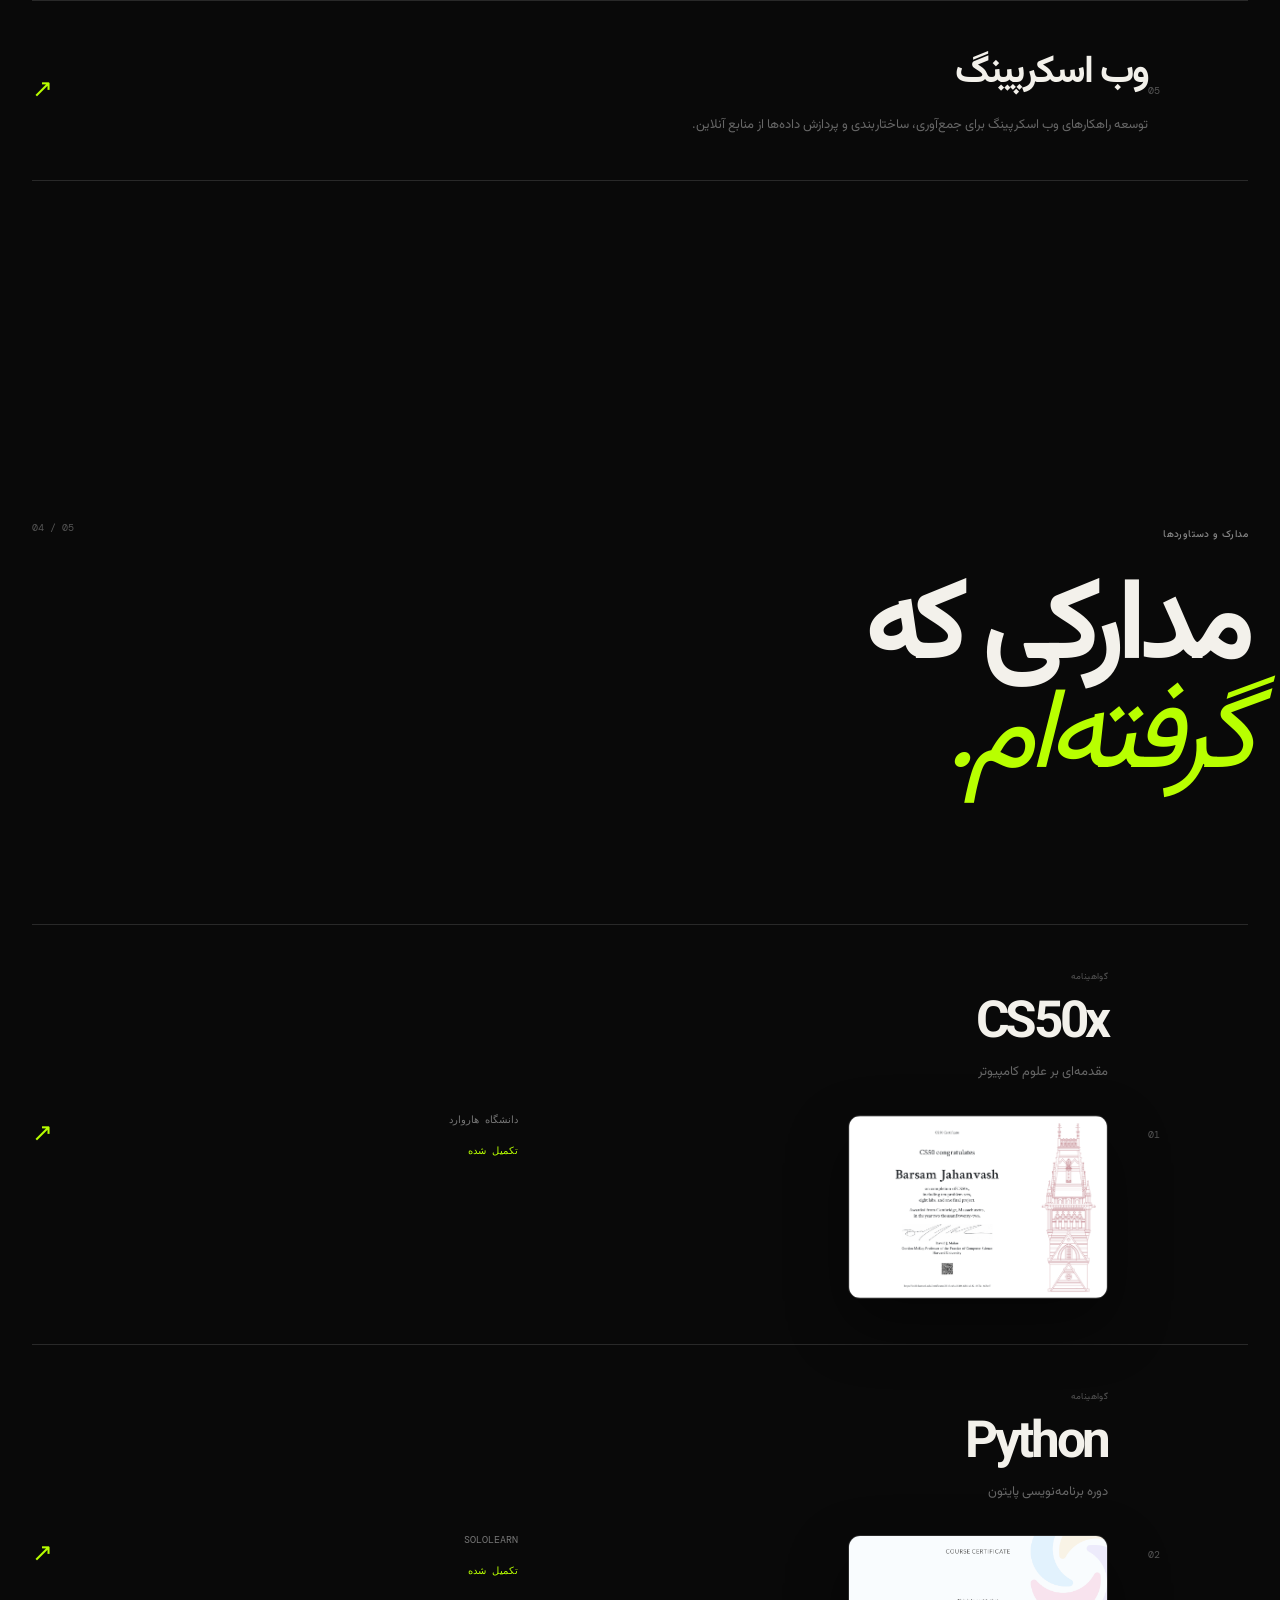
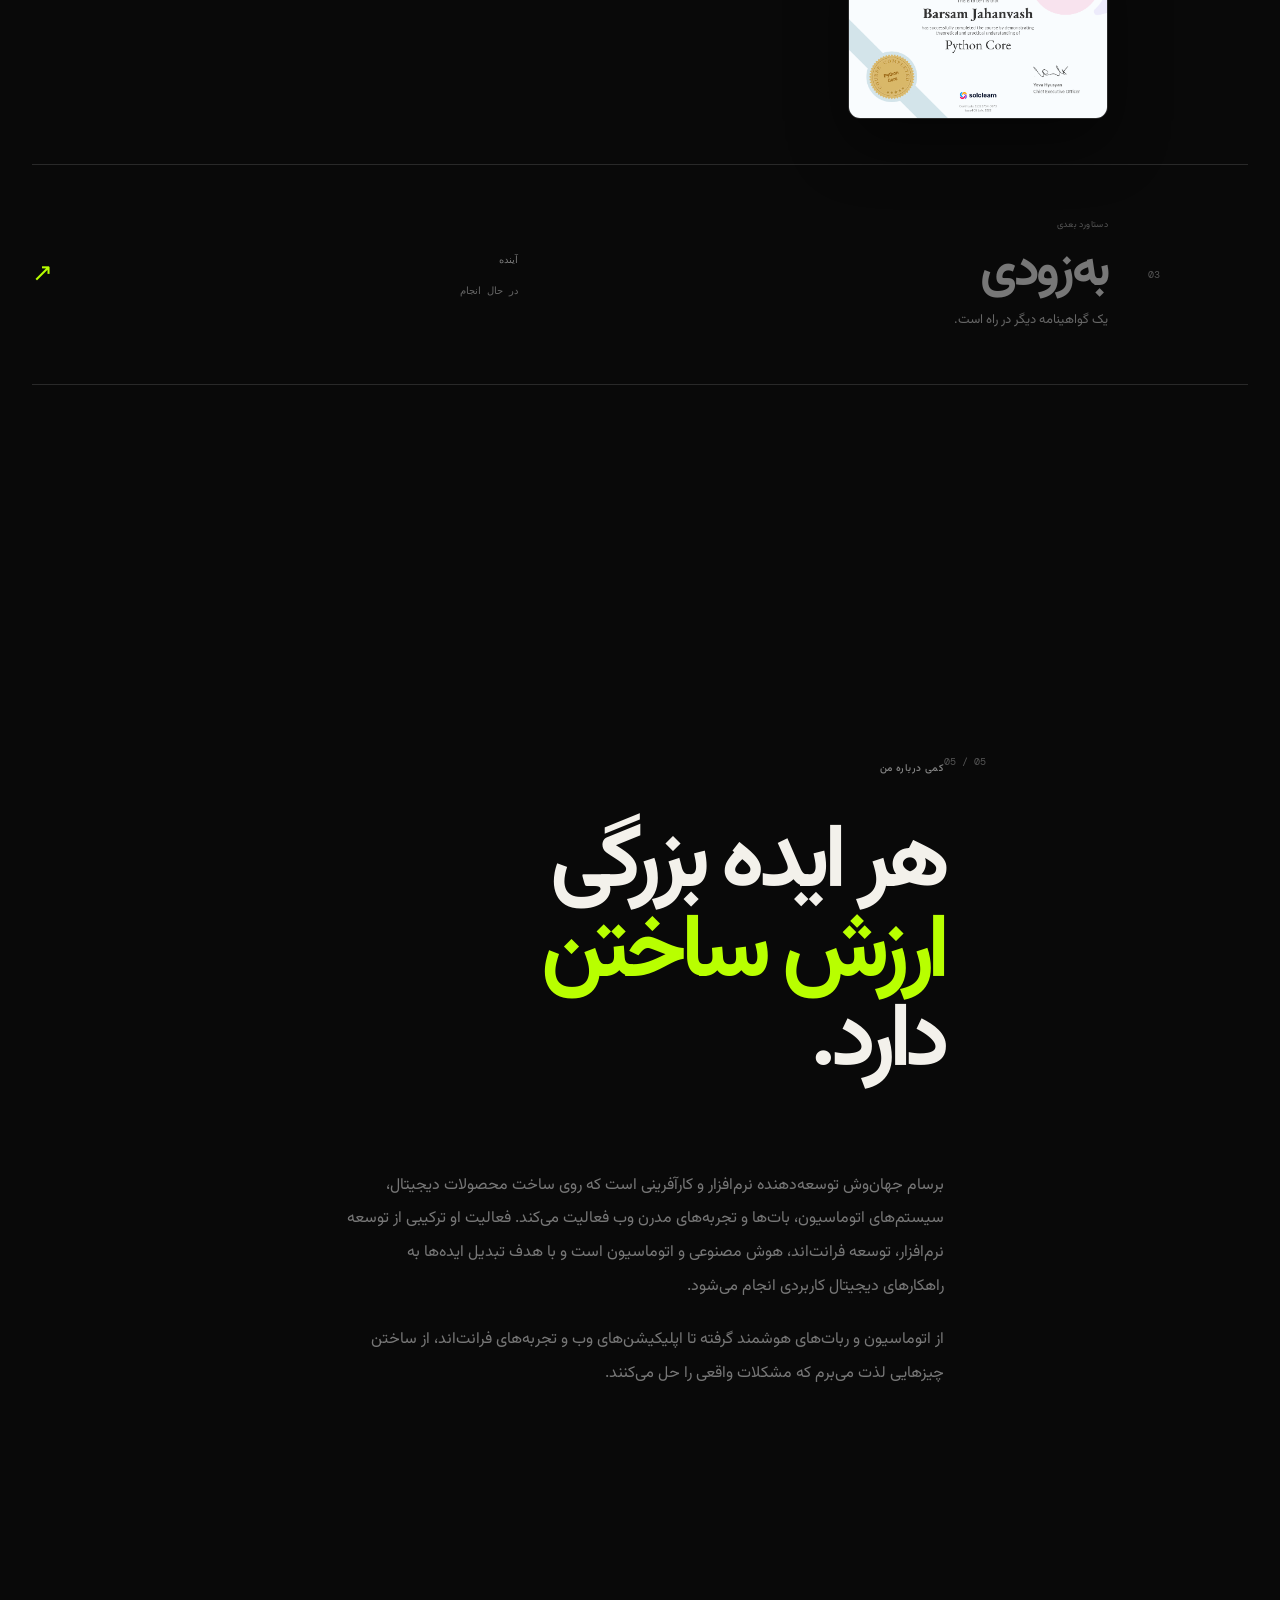
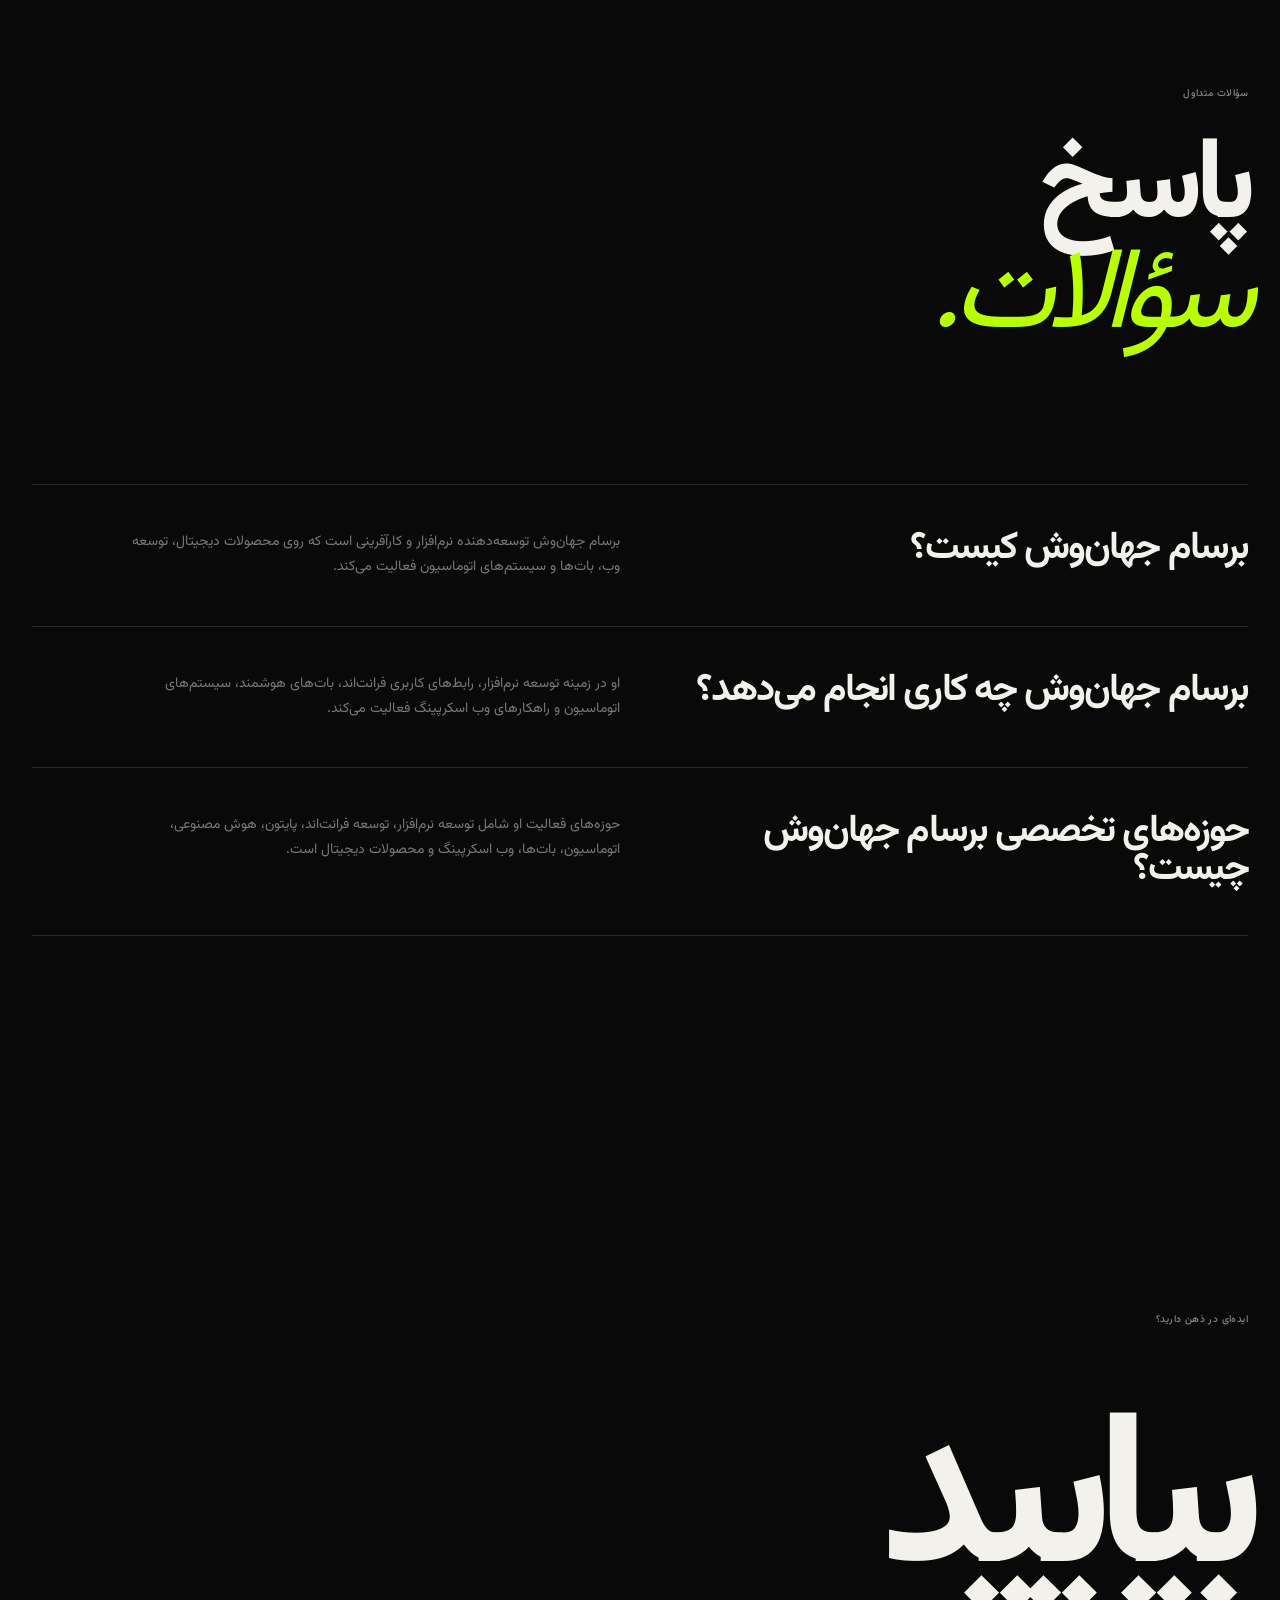
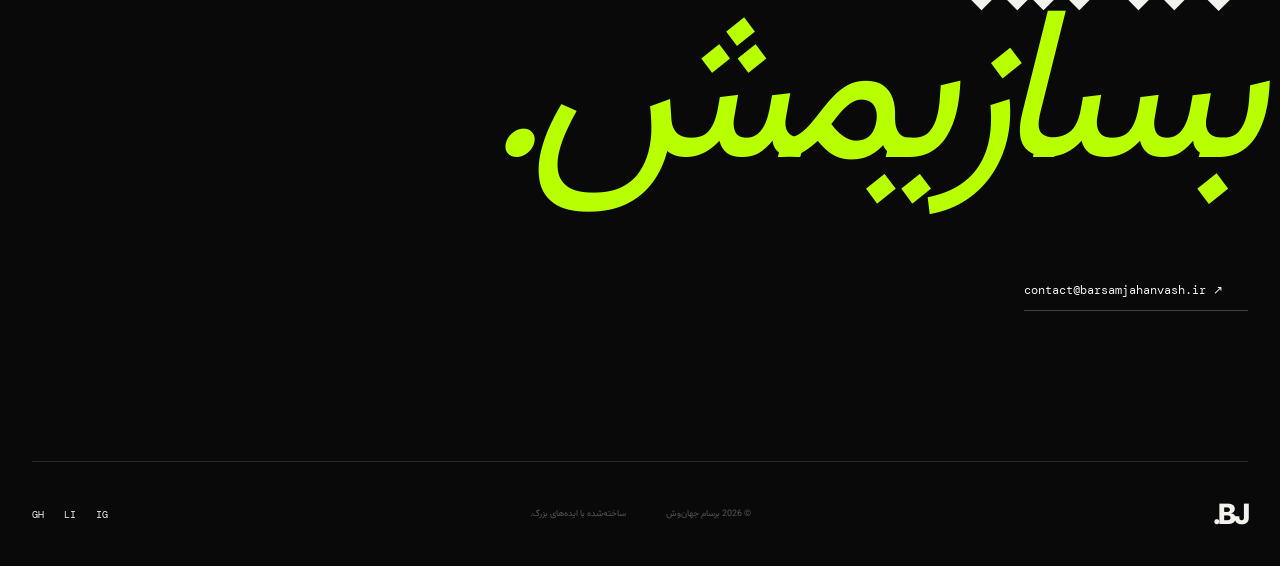
==== commit d422ec7e: "SEO Changes 6" ====
--- a/fa/index.html
+++ b/fa/index.html
@@ -344,7 +344,7 @@
 
             <img
               src="https://drive.google.com/thumbnail?id=1kj4k93dU84yRZ9LTAM7mGsDc_NQ3i28e&sz=w1600"
-              alt="اپلیکیشن گردشگری IRT"
+              alt="اپلیکیشن گردشگری IRT ساخته‌شده توسط برسام جهان‌وش"
               class="irt-image"
             >
 
@@ -739,7 +739,41 @@
       </div>
 
     </section>
-
+<section class="faq" id="faq">
+
+  <div class="section-heading">
+    <div>
+      <span class="eyebrow">سؤالات متداول</span>
+      <h2>پاسخ<br><i>سؤالات.</i></h2>
+    </div>
+  </div>
+
+  <div class="faq-list">
+
+    <article class="faq-item">
+      <h3>برسام جهان‌وش کیست؟</h3>
+      <p>
+        برسام جهان‌وش توسعه‌دهنده نرم‌افزار و کارآفرینی است که روی محصولات دیجیتال، توسعه وب، بات‌ها و سیستم‌های اتوماسیون فعالیت می‌کند.
+      </p>
+    </article>
+
+    <article class="faq-item">
+      <h3>برسام جهان‌وش چه کاری انجام می‌دهد؟</h3>
+      <p>
+        او در زمینه توسعه نرم‌افزار، رابط‌های کاربری فرانت‌اند، بات‌های هوشمند، سیستم‌های اتوماسیون و راهکارهای وب اسکرپینگ فعالیت می‌کند.
+      </p>
+    </article>
+
+    <article class="faq-item">
+      <h3>حوزه‌های تخصصی برسام جهان‌وش چیست؟</h3>
+      <p>
+        حوزه‌های فعالیت او شامل توسعه نرم‌افزار، توسعه فرانت‌اند، پایتون، هوش مصنوعی، اتوماسیون، بات‌ها، وب اسکرپینگ و محصولات دیجیتال است.
+      </p>
+    </article>
+
+  </div>
+
+</section>
     <section class="contact" id="contact">
 
       <div class="contact-top">
--- a/fa/style.css
+++ b/fa/style.css
@@ -1130,4 +1130,68 @@
     flex-direction: column;
     gap: 10px;
   }
+}
+.faq {
+  width: min(var(--container), calc(100% - 64px));
+  margin: auto;
+  padding: 120px 0 220px;
+}
+
+.faq-list {
+  border-top: 1px solid var(--line);
+}
+
+.faq-item {
+  display: grid;
+  grid-template-columns: 1fr 1fr;
+  gap: 40px;
+  padding: 45px 0;
+  border-bottom: 1px solid var(--line);
+}
+
+.faq-item h3 {
+  font-size: clamp(28px, 3vw, 46px);
+  line-height: 1;
+  letter-spacing: -.05em;
+}
+
+.faq-item p {
+  max-width: 500px;
+  color: #777;
+  font-size: 14px;
+  line-height: 1.8;
+}
+
+@media (max-width: 900px) {
+  .faq {
+    width: min(100% - 40px, var(--container));
+    padding: 100px 0 150px;
+  }
+
+  .faq-item {
+    display: block;
+  }
+
+  .faq-item p {
+    margin-top: 30px;
+  }
+}
+
+@media (max-width: 600px) {
+  .faq {
+    padding: 80px 0 120px;
+  }
+
+  .faq-item {
+    padding: 30px 0;
+  }
+
+  .faq-item h3 {
+    font-size: 24px;
+  }
+
+  .faq-item p {
+    font-size: 12px;
+    line-height: 1.9;
+  }
 }
